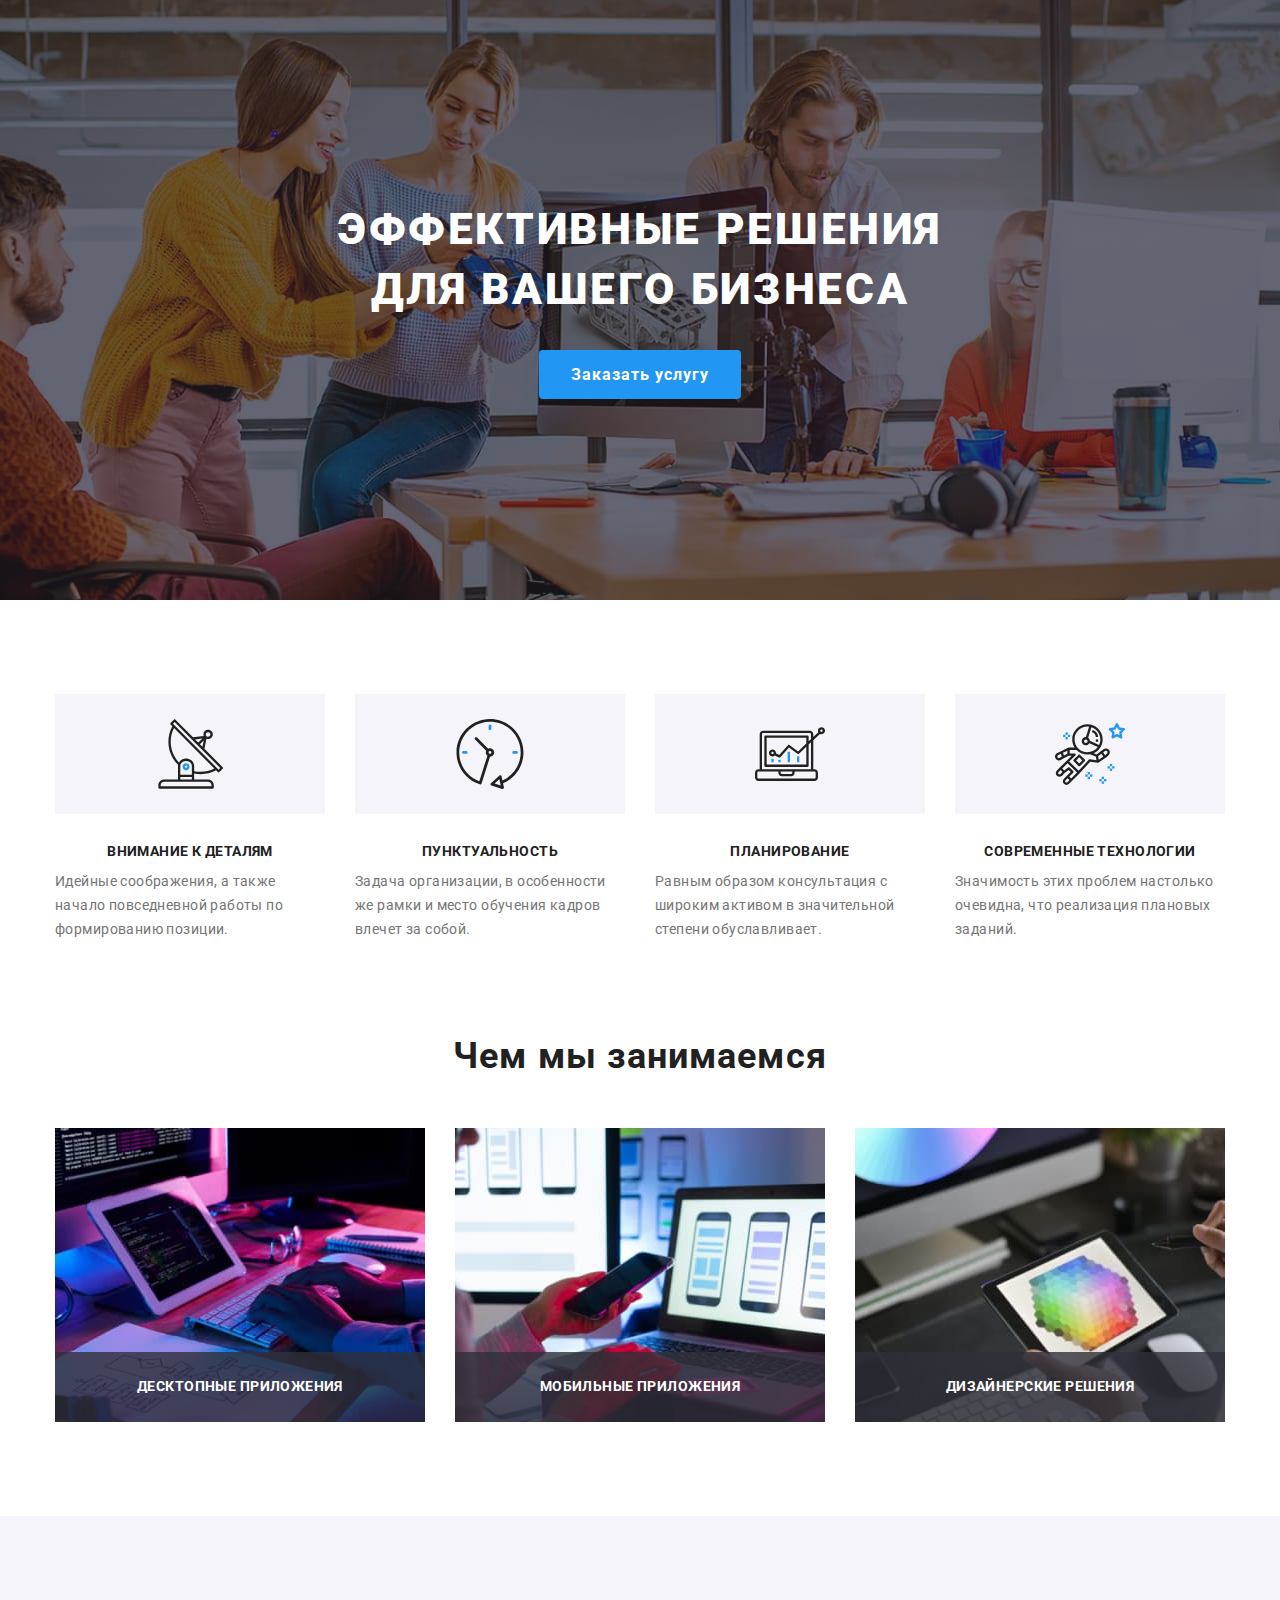
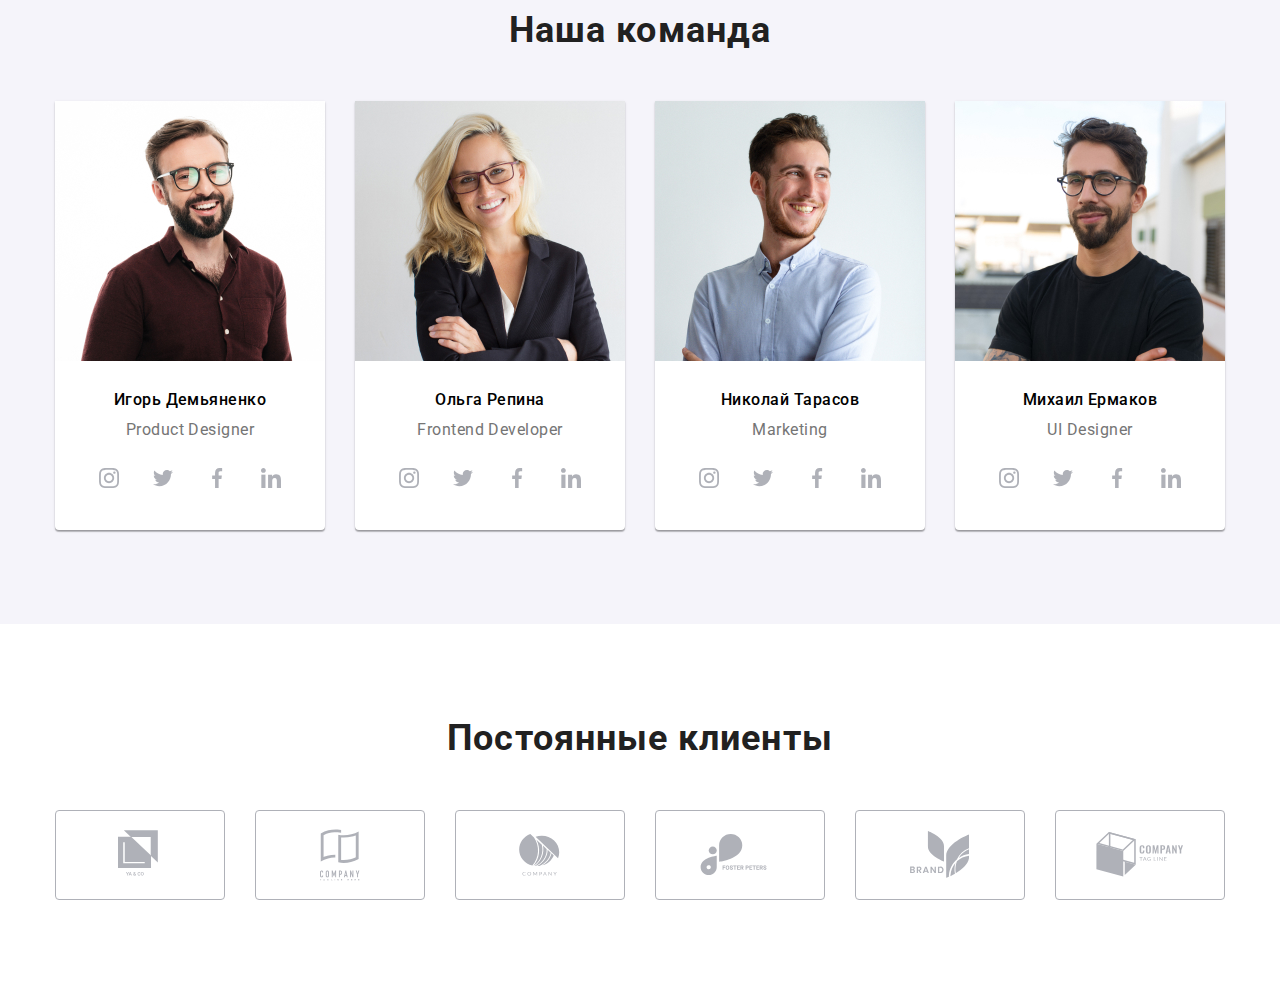
==== index.html @ f222b077 "add our team and our clients" ====
<!DOCTYPE html>
<html lang="ru">
<head>
    <meta charset="UTF-8">
    <meta name="viewport" content="width=device-width, initial-scale=1.0">
    <title>WebStudio</title>
    <link rel="stylesheet" href="https://cdnjs.cloudflare.com/ajax/libs/modern-normalize/1.0.0/modern-normalize.min.css">
    <link rel="stylesheet" href="./css/main.min.css">
    <link rel="preconnect" href="https://fonts.gstatic.com">
    <link href="https://fonts.googleapis.com/css2?family=Raleway:wght@700&family=Roboto:wght@400;500;700;900&display=swap"
        rel="stylesheet">
</head>
<body>
    <!-- <header class="page-header">
        <div class="header container">
            <nav class="navigation">
                <a href="index.html" class="logo" aria-label="логотип сайта"><span class="logo-part">Web</span>Studio</a>
                <ul class="navigation-list">
                    <li class="navigation-item">
                        <a class="navigation-link current" href="index.html">Студия</a>
                    </li>
                    <li class="navigation-item">
                        <a class="navigation-link" href="portfolio.html">Портфолио</a>
                    </li>
                    <li class="navigation-item">
                        <a class="navigation-link" href="#contacts">Контакты</a>
                    </li>
                </ul>
            </nav>
            <address class="header-address">
                <ul class="header-address-list">
                    <li class="header-address-item">
                        <a class="header-mail" href="mailto:info@devstudio.com">
                          <svg class="envelope-svg" width="16" height="12">
                              <use href="./images/sprite.svg#envelope"></use>
                          </svg>
                            info@devstudio.com</a>
                    </li>
                    <li class="header-address-item">
                        <a class="header-tel" href="tel:+380961111111">
                            <svg class="smartphone-svg" width="10" height="16">
                                <use href="./images/sprite.svg#smartphone"></use>
                            </svg>
                            +38 096 111 11 11</a>
                    </li>
                </ul>
            </address>
        </div>
    </header> -->
    <main>
        <!--Hero-->
        <section class="hero">  
            <h1 class="hero-title">Эффективные решения<br> для вашего бизнеса</h1>
            <button class="hero-button" data-modal-open>Заказать услугу</button>
        </section>
            <h2 class="visually-hidden">Это мой заголовок h2</h2>
            <!--Advanteges-->
        <section class="advantages">
            <div class="container">
                <ul class="advantages-list">
                    <li class="advantages-item">
                        <div class="advantages-group">
                            <svg class="group-svg" width="65" height="70">
                                <use href="./images/sprite.svg#group"></use>
                            </svg>
                        </div>
                        <h3 class="advantages-title">Внимание к деталям</h3>
                        <p class="advantages-title-description">Идейные соображения, а также начало повседневной работы по формированию
                            позиции.</p>
                    </li>
                    <li class="advantages-item">
                        <div class="advantages-group">
                            <svg class="group-svg" width="70" height="70">
                                <use href="./images/sprite.svg#clock"></use>
                            </svg>
                        </div>
                        <h3 class="advantages-title">Пунктуальность</h3>
                        <p class="advantages-title-description">Задача организации, в особенности же рамки и место обучения кадров
                            влечет за собой.</p>
                    </li>
                    <li class="advantages-item">
                        <div class="advantages-group">
                            <svg class="group-svg" width="70" height="70">
                                <use href="./images/sprite.svg#diagram"></use>
                            </svg>
                        </div>
                        <h3 class="advantages-title">Планирование</h3>
                        <p class="advantages-title-description">Равным образом консультация с широким активом в значительной степени
                            обуславливает.</p>
                    </li>
                    <li class="advantages-item">
                        <div class="advantages-group">
                            <svg class="group-svg" width="70" height="70">
                                <use href="./images/sprite.svg#astronaut"></use>
                            </svg>
                        </div>
                        <h3 class="advantages-title">Современные технологии</h3>
                        <p class="advantages-title-description">Значимость этих проблем настолько очевидна, что реализация плановых
                            заданий.</p>
                    </li>
                </ul>
            </div>
        </section> 
            <!--Our works examples-->
        <section class="our-works">
           <div class="container">
                <h2 class="title">Чем мы занимаемся</h2>
                <ul class="examples-list">
                    <li class="examples-item">
                        <picture>
                            <source
                            srcset="./images/example.jpg 1x, ./images/example@2x.jpg 2x" media="(min-width: 1200px)">
                            <img class="example-img" src="./images/example.jpg" alt="Пример работы" width="370" height="294">
                        </picture>
                        <p class="examples-overlay">Десктопные приложения</p>
                    </li>
                    <li class="examples-item">
                        <picture>
                            <source 
                            srcset="./images/example2.jpg 1x, ./images/example2@2x.jpg 2x" media="(min-width: 1200px)">
                            <img class="example-img" src="./images/example2.jpg" alt="Пример работы" width="370" height="294">
                        </picture>
                        <p class="examples-overlay">Мобильные приложения</p>
                    </li>
                    <li class="examples-item">
                        <picture>
                            <source
                             srcset="./images/example3.jpg 1x, ./images/example3@2x.jpg 2x" media="(min-width: 1200px)">
                            <img class="example-img" src="./images/example3.jpg" alt="Пример работы" width="370" height="294">
                        </picture>
                        <p class="examples-overlay">Дизайнерские решения</p>
                    </li>
                </ul>
           </div>
        </section>
            <!--Our team-->
        <section class="our-team">
            <div class="container">
                <h2 class="title">Наша команда</h2>
                <ul class="our-team-list">
                    <li class="our-team-item">
                        <picture class="our-team-pictures">
                            <source srcset="./images/team-desktop.jpg 1x, ./images/team-desktop@2x.jpg 2x" media="(min-width: 1200px)">
                            <source 
                            srcset="./images/team-tablet.jpg 1x, ./images/team-tablet@2x.jpg 2x" media="(min-width: 768px)">
                            <source
                             srcset="./images/team-mobile.jpg 1x, ./images/team-mobile@2x.jpg 2x" media="(min-width: 320px)">
                            <img class="our-team-img" src="./images/team-mobile.jpg" alt="фото сотрудника" >
                        </picture>
                        <div class="our-team-element">
                            <h3 class="team-title">Игорь Демьяненко</h3>
                            <p class="team-description">Product Designer</p>
                            <ul class="social-list">
                                <li class="social-list-item">
                                    <a class="social-list-link" href="">
                                        <svg class="social-logo"  width="20" height="20">
                                            <use href="./images/sprite.svg#instagram"></use>
                                        </svg>
                                    </a>
                                </li>
                                <li class="social-list-item">
                                    <a class="social-list-link" href="">
                                        <svg class="social-logo" width="20" height="20">
                                            <use href="./images/sprite.svg#twitter"></use>
                                        </svg>
                                    </a>
                                </li>
                                <li class="social-list-item">
                                    <a class="social-list-link" href="">
                                        <svg class="social-logo" width="20" height="20">
                                            <use href="./images/sprite.svg#facebook"></use>
                                        </svg>
                                    </a>
                                </li>
                                <li class="social-list-item">
                                    <a class="social-list-link" href="">
                                        <svg class="social-logo" width="20" height="20">
                                            <use href="./images/sprite.svg#linkedin"></use>
                                        </svg>
                                    </a>
                                </li>
                            </ul>
                        </div>
                    </li>
                    <li class="our-team-item">
                        <picture>
                            <source srcset="./images/team-desktop(2).jpg 1x, ./images/team-desktop(2)@2x.jpg 2x" media="(min-width: 1200px)">
                            <source srcset="./images/team-tablet(2).jpg 1x, ./images/team-tablet(2)@2x.jpg 2x" media="(min-width: 768px)">
                            <source srcset="./images/team-mobile(2).jpg 1x, ./images/team-mobile(2)@2x.jpg 2x" media="(min-width: 320px)">
                            <img class="our-team-img" src="./images/team-mobile(2).jpg" alt="фото сотрудника">
                        </picture>
                        <div class="our-team-element">
                            <h3 class="team-title">Ольга Репина</h3>
                            <p class="team-description">Frontend Developer</p>
                            <ul class="social-list">
                                <li class="social-list-item">
                                    <a class="social-list-link" href="">
                                        <svg class="social-logo" width="20" height="20">
                                            <use href="./images/sprite.svg#instagram"></use>
                                        </svg>
                                    </a>
                                </li>
                                <li class="social-list-item">
                                    <a class="social-list-link" href="">
                                        <svg class="social-logo" width="20" height="20">
                                            <use href="./images/sprite.svg#twitter"></use>
                                        </svg>
                                    </a>
                                </li>
                                <li class="social-list-item">
                                    <a class="social-list-link" href="">
                                        <svg class="social-logo" width="20" height="20">
                                            <use href="./images/sprite.svg#facebook"></use>
                                        </svg>
                                    </a>
                                </li>
                                <li class="social-list-item">
                                    <a class="social-list-link" href="">
                                        <svg class="social-logo" width="20" height="20">
                                            <use href="./images/sprite.svg#linkedin"></use>
                                        </svg>
                                    </a>
                                </li>
                            </ul>
                        </div>
                    </li>
                    <li class="our-team-item">
                        <picture>
                            <source srcset="./images/team-desktop(3).jpg 1x, ./images/team-desktop(3)@2x.jpg 2x" media="(min-width: 1200px)">
                            <source srcset="./images/team-tablet(3).jpg 1x, ./images/team-tablet(3)@2x.jpg 2x" media="(min-width: 768px)">
                            <source srcset="./images/team-mobile(3).jpg 1x, ./images/team-mobile(3)@2x.jpg 2x" media="(min-width: 320px)">
                            <img class="our-team-img" src="./images/team-mobile(3).jpg" alt="фото сотрудника">
                        </picture>
                        <div class="our-team-element">
                            <h3 class="team-title">Николай Тарасов</h3>
                            <p class="team-description">Marketing</p>
                            <ul class="social-list">
                                <li class="social-list-item">
                                    <a class="social-list-link" href="">
                                        <svg class="social-logo" width="20" height="20">
                                            <use href="./images/sprite.svg#instagram"></use>
                                        </svg>
                                    </a>
                                </li>
                                <li class="social-list-item">
                                    <a class="social-list-link" href="">
                                        <svg class="social-logo" width="20" height="20">
                                            <use href="./images/sprite.svg#twitter"></use>
                                        </svg>
                                    </a>
                                </li>
                                <li class="social-list-item">
                                    <a class="social-list-link" href="">
                                        <svg class="social-logo" width="20" height="20">
                                            <use href="./images/sprite.svg#facebook"></use>
                                        </svg>
                                    </a>
                                </li>
                                <li class="social-list-item">
                                    <a class="social-list-link" href="">
                                        <svg class="social-logo" width="20" height="20">
                                            <use href="./images/sprite.svg#linkedin"></use>
                                        </svg>
                                    </a>
                                </li>
                            </ul>
                        </div>
                    </li>
                    <li class="our-team-item">
                        <picture>
                            <source srcset="./images/team-desktop(4).jpg 1x, ./images/team-desktop(4)@2x.jpg 2x" media="(min-width: 1200px)">
                            <source srcset="./images/team-tablet(4).jpg 1x, ./images/team-tablet(4)@2x.jpg 2x" media="(min-width: 768px)">
                            <source srcset="./images/team-mobile(4).jpg 1x, ./images/team-mobile(4)@2x.jpg 2x" media="(min-width: 320px)">
                            <img class="our-team-img" src="./images/team-mobile(4).jpg" alt="фото сотрудника">
                        </picture>
                        <div class="our-team-element">
                            <h3 class="team-title">Михаил Ермаков</h3>
                            <p class="team-description">UI Designer</p>
                            <ul class="social-list">
                                <li class="social-list-item">
                                    <a class="social-list-link" href="">
                                        <svg class="social-logo" width="20" height="20">
                                            <use href="./images/sprite.svg#instagram"></use>
                                        </svg>
                                    </a>
                                </li>
                                <li class="social-list-item">
                                    <a class="social-list-link" href="">
                                        <svg class="social-logo" width="20" height="20">
                                            <use href="./images/sprite.svg#twitter"></use>
                                        </svg>
                                    </a>
                                </li>
                                <li class="social-list-item">
                                    <a class="social-list-link" href="">
                                        <svg class="social-logo" width="20" height="20">
                                            <use href="./images/sprite.svg#facebook"></use>
                                        </svg>
                                    </a>
                                </li>
                                <li class="social-list-item">
                                    <a class="social-list-link" href="">
                                        <svg class="social-logo" width="20" height="20">
                                            <use href="./images/sprite.svg#linkedin"></use>
                                        </svg>
                                    </a>
                                </li>
                            </ul>
                        </div>
                    </li>
                </ul>
            </div>
        </section>

        <!--Our clients-->
        <section class="our-clients">
            <div class="container">
                <h2 class="title">Постоянные клиенты</h2>
                <ul class="clients-list">
                    <li class="clients-list-item">
                        <a class="clients-list-link" href="">
                            <svg class="clients-logo" width="44" height="49">
                                <use href="./images/sprite.svg#logo1"></use>
                            </svg>
                        </a>
                    </li>
                    <li class="clients-list-item">
                        <a class="clients-list-link" href="">
                            <svg class="clients-logo" width="40" height="52">
                                <use href="./images/sprite.svg#logo2"></use>
                            </svg>
                        </a>
                    </li>
                    <li class="clients-list-item">
                        <a class="clients-list-link" href="">
                            <svg class="clients-logo" width="41" height="42">
                                <use href="./images/sprite.svg#logo3"></use>
                            </svg>
                        </a>
                    </li>
                    <li class="clients-list-item">
                        <a class="clients-list-link" href="">
                            <svg class="clients-logo" width="80" height="42">
                                <use href="./images/sprite.svg#logo4"></use>
                            </svg>
                        </a>
                    </li>
                    <li class="clients-list-item">
                        <a class="clients-list-link" href="">
                            <svg class="clients-logo" width="59" height="47">
                                <use href="./images/sprite.svg#logo5"></use>
                            </svg>
                        </a>
                    </li>
                    <li class="clients-list-item">
                        <a class="clients-list-link" href="">
                            <svg class="clients-logo" width="88" height="45">
                                <use href="./images/sprite.svg#logo6"></use>
                            </svg>
                        </a>
                    </li>
                </ul>
            </div>
        </section>
    </main>
       
     <!-- <footer>
        <div class="container footer-wrapper">
            <div class="footer-address">
                <a href="index.html" class="logo footer-logo" aria-label="логотип сайта"><span class="logo-part">Web</span>Studio</a>
                <address id="contacts">
                    <ul class="footer-address-list">
                        <li class="footer-address-item">г. Киев, пр-т Леси Украинки, 26</li>
                        <li class="footer-address-item">
                            <a class="footer-address-link" href="mailto:info@example.com">info@example.com</a>
                        </li>
                        <li class="footer-address-item">
                            <a class="footer-address-link" href="tel:+380991111111">+38 099 111 11 11</a>
                        </li>
                    </ul>
                </address>
            </div>
            <div class="footer-social">
                <h3 class="footer-social-title">присоединяйтесь</h3>
                <ul class="footer-social-list">
                    <li class="footer-social-item">
                        <a class="footer-social-link" href="">
                            <svg class="footer-social-logo" width="20" height="20">
                                <use href="./images/sprite.svg#instagram"></use>
                            </svg>
                        </a>
                    </li>
                    <li class="footer-social-item">
                        <a class="footer-social-link" href="">
                            <svg class="footer-social-logo" width="20" height="20">
                                <use href="./images/sprite.svg#twitter"></use>
                            </svg>
                        </a>
                    </li>
                    <li class="footer-social-item">
                        <a class="footer-social-link" href="">
                            <svg class="footer-social-logo" width="20" height="20">
                                <use href="./images/sprite.svg#facebook"></use>
                            </svg>
                        </a>
                    </li>
                    <li class="footer-social-item">
                        <a class="footer-social-link" href="">
                            <svg class="footer-social-logo" width="20" height="20">
                                <use href="./images/sprite.svg#linkedin"></use>
                            </svg>
                        </a>
                    </li>
                </ul>
            </div>

            <form class="footer-form" action="#">
                <h3 class="footer-form-title">Подпишитесь на рассылку</h3>
                <div class="footer-form-wrapper">
                    <label>
                        <input class="footer-form-input" type="email" placeholder="E-mail">
                    </label>
                    <button class="footer-form-btn" type="submit">Подписаться
                        <svg class="footer-form-svg" width="24" height="24">
                            <use href="./images/sprite.svg#icon-send""></use>
                        </svg>
                    </button>
                </div>
            </form>
        </div>
    </footer> -->
    <!-- <div class="backdrop is-hidden" data-modal>
        <div class="modal">
            <b class="modal-title">Оставьте свои данные, мы вам перезвоним</b>
            <form class="modal-form">
                <label class="modal-form-field">
                    <p class="modal-form-font">Имя</p>
                    <span class="modal-form-input-wrapper">
                        <input class="modal-form-input" type="text" name="user_name">
                        <svg class="modal-form-icon">
                            <use href="./images/sprite.svg#person-black"></use>
                        </svg>
                    </span>
                </label>
                <label class="modal-form-field">
                    <p class="modal-form-font">Телефон</p>
                    <span class="modal-form-input-wrapper">
                        <input class="modal-form-input" type="tel" name="user_tel">
                        <svg class="modal-form-icon">
                            <use href="./images/sprite.svg#phone-black"></use>
                        </svg>
                    </span>
                </label>
                <label class="modal-form-field">
                    <p class="modal-form-font">Почта</p>
                    <span class="modal-form-input-wrapper">
                        <input class="modal-form-input" type="email" name="user_mail">
                        <svg class="modal-form-icon">
                            <use href="./images/sprite.svg#email-black"></use>
                        </svg>
                    </span>
                </label>
                <label class="modal-form-massage-field">
                    <p class="modal-form-font">Комментарий</p>
                    <textarea class="modal-form-message" name="user_text" placeholder="Введите текст"></textarea>
                </label>
                    <input class="modal-form-policy visually-hidden" id="user-policy" type="checkbox" name="user_policy"
                        value="accept-policy">
                    <label class="modal-form-policy-text" for="user-policy">
                        <span class="modal-policy-text">Соглашаюсь с рассылкой ипринимаю</span>
                        <a class="modal-policy-link" href="#">Условия договора</a>
                    </label>
                <button class="modal-form-btn" type="submit">Отправить</button>
            </form>
            <button class="modal-button" data-modal-close>
                <svg class="modal-cross" width="18" height="18">
                    <use href="./images/sprite.svg#cross"></use>
                </svg>
            </button>
        </div>
    </div> -->
    <!-- <script src="./js/modal.js"></script> -->
    
</body>
</html>
---- css/main.min.css ----
.visually-hidden{position:absolute;width:1px;height:1px;margin:-1px;border:0;padding:0;white-space:nowrap;clip-path:inset(100%);clip:rect(0 0 0 0);overflow:hidden}body{font-family:"Roboto",sans-serif}h1,h2,h3,h4,h5,h6{margin:0}ul,ol{margin:0;padding:0;list-style:none}a{margin:0;padding:0;text-decoration:none}img{display:block}p{margin:0}.current::after{content:'';position:absolute;display:block;width:100%;height:4px;border-radius:4px;background-color:#2196f3;transform:translateY(27.5px)}.container{width:100%;padding:0 15px}@media screen and (min-width: 480px){.container{max-width:480px;margin:0 auto}}@media screen and (min-width: 768px){.container{max-width:768px}}@media screen and (min-width: 1200px){.container{max-width:1200px}}.title{font-weight:700;font-size:28px;line-height:1.17;text-align:center;letter-spacing:0.03em;color:#212121;margin-bottom:30px}@media screen and (min-width: 1200px){.title{margin-bottom:50px;font-size:36px;line-height:1.16}}.logo{font-family:'Raleway', sans-serif;font-weight:700;font-size:26px;line-height:1.2;letter-spacing:0.03em;color:#000000;transition:color 250ms cubic-bezier(0.4, 0, 0.2, 1)}.logo .logo-part{color:#2196f3}.logo:hover,.logo:focus{color:#2196f3}.social-list{display:flex;justify-content:space-between;width:206px;margin-top:16px;margin-left:auto;margin-right:auto}.social-list-link{display:flex;justify-content:center;align-items:center;width:44px;height:44px;border-radius:50%;color:#afb1b8;transition:color 250ms cubic-bezier(0.4, 0, 0.2, 1),background-color 250ms cubic-bezier(0.4, 0, 0.2, 1)}.social-list-link:hover,.social-list-link:focus{color:#ffffff;background-color:#2196f3}.social-logo{fill:currentColor}.navigation{display:flex}.navigation-list{display:flex;align-items:center}.navigation-list .current{color:#2196f3}.navigation-item:not(:last-child){margin-right:50px}.navigation-link{position:relative;font-weight:500;font-size:14px;line-height:1.14;letter-spacing:0.02em;color:var(--main-font-color);padding-top:30px;padding-bottom:30px;transition:color 250ms cubic-bezier(0.4, 0, 0.2, 1)}.navigation-link:hover,.navigation-link:focus{color:#2196f3}.envelope-svg{margin-right:10px;fill:currentColor}.smartphone-svg{margin-right:10px;fill:currentColor}.header-mail,.header-tel{display:flex;align-items:center;font-style:normal;font-weight:500;font-size:14px;line-height:1.14;letter-spacing:0.02em;color:#757575;transition:color 250ms cubic-bezier(0.4, 0, 0.2, 1)}.header-mail:hover,.header-mail:focus,.header-tel:hover,.header-tel:focus{color:#2196f3}.footer-social-title{margin-bottom:20px;font-family:Roboto;font-weight:700;font-size:14px;line-height:1.14;letter-spacing:0.03em;text-transform:uppercase;color:#fff}.footer-social-link{display:flex;justify-content:center;align-items:center;width:44px;height:44px;border-radius:50%;color:#fff;border-radius:50%;background-color:rgba(255,255,255,0.1);transition:color 250ms cubic-bezier(0.4, 0, 0.2, 1),background-color 250ms cubic-bezier(0.4, 0, 0.2, 1)}.footer-social-link:hover,.footer-social-link:focus{background-color:#2196f3}.footer-social-logo{fill:currentColor}.footer-social-list{display:flex;width:206px;justify-content:space-between}.footer-social{width:206px;margin-top:12px;margin-left:85px}address{margin-top:20px}.footer-address-item{font-style:normal;font-weight:400;font-size:14px;line-height:1.71;letter-spacing:0.03em;color:#fff}.footer-address-item:not(:last-child){margin-bottom:6px}.footer-address-link{font-style:normal;color:rgba(255,255,255,0.6)}.footer-logo{color:#fff}.footer-form{margin-top:12px;margin-left:93px}.footer-form-title{font-family:"Roboto",sans-serif;font-weight:700;font-size:14px;line-height:1.14;letter-spacing:0.03em;text-transform:uppercase;color:#fff}.footer-form-input{width:358px;height:50px;border:1px solid rgba(255,255,255,0.3);border-radius:4px;background-color:#2f303a;margin-top:20px;padding-left:16px}.footer-form-input::placeholder{font-family:"Roboto",sans-serif;font-style:400;font-weight:normal;font-size:16px;line-height:1.42;letter-spacing:0.03em;color:rgba(255,255,255,0.6)}.footer-form-input:not(:placeholder-shown){font-family:"Roboto",sans-serif;font-style:400;font-weight:normal;font-size:16px;line-height:1.42;letter-spacing:0.03em;color:rgba(255,255,255,0.6)}.footer-form-btn{position:relative;font-family:"Roboto",sans-serif;font-weight:700;font-size:16px;line-height:1.87;text-align:center;letter-spacing:0.06em;color:#fff;background-color:#2196f3;box-shadow:0px 4px 4px rgba(0,0,0,0.15);border:none;border-radius:4px;padding:10px 62px 10px 29px;margin-left:12px;margin-top:20px;cursor:pointer}.footer-form-wrapper{display:flex}.footer-form-svg{position:absolute;margin-left:10px;top:50%;transform:translateY(-50%)}.header{display:flex;align-items:center}.page-header{padding-top:24px;padding-bottom:25px}.page-header .logo{margin-right:93px}.header-address-list{display:flex}.header-address-item:not(:last-child){margin-right:50px}.header-address{margin-left:auto;margin-top:0}.header-border{border-bottom:1px solid #ececec}.hero{background-image:linear-gradient(rgba(47,48,58,0.4), rgba(47,48,58,0.4)),url("../images/hero-mobile.jpg");background-repeat:no-repeat;max-width:480px;height:400px;padding:118px 15px;margin:0 auto;text-align:center;background-color:#c4c4c4;background-size:480px 400px;background-position:center}.hero-title{font-weight:900;font-size:26px;line-height:1.61;margin-bottom:30px;letter-spacing:0.06em;text-transform:uppercase;color:#fff}.hero-button{padding:9px 31px;border-radius:4px;border:1px solid transparent;cursor:pointer;font-family:"Roboto",sans-serif;font-weight:700;font-size:16px;line-height:1.85;letter-spacing:0.06em;text-decoration:none;background:#2196f3;color:#fff}@media screen and (min-device-pixel-ratio: 2) and (min-width: 320px), screen and (min-resolution: 192dpi) and (min-width: 320px), screen and (min-resolution: 2dppx) and (min-width: 320px){.hero{background-image:linear-gradient(rgba(47,48,58,0.4), rgba(47,48,58,0.4)),url("../images/hero-mobile@2x.jpg")}}@media screen and (min-width: 481px){.hero{background-image:linear-gradient(rgba(47,48,58,0.4), rgba(47,48,58,0.4)),url("../images/hero-tablet.jpg");background-size:768px 400px;max-width:768px}}@media screen and (min-device-pixel-ratio: 2) and (min-width: 481px), screen and (min-resolution: 192dpi) and (min-width: 481px), screen and (min-resolution: 2dppx) and (min-width: 481px){.hero{background-image:linear-gradient(rgba(47,48,58,0.4), rgba(47,48,58,0.4)),url("../images/hero-tablet@2x.jpg")}}@media screen and (min-width: 769px){.hero{background-image:linear-gradient(rgba(47,48,58,0.4), rgba(47,48,58,0.4)),url("../images/hero.jpg");background-size:1600px 600px;max-width:1600px;height:600px;padding-top:200px;padding-bottom:200px}.hero-title{font-size:44px;line-height:1.36}}@media screen and (min-device-pixel-ratio: 2) and (min-width: 769px), screen and (min-resolution: 192dpi) and (min-width: 769px), screen and (min-resolution: 2dppx) and (min-width: 769px){.hero{background-image:linear-gradient(rgba(47,48,58,0.4), rgba(47,48,58,0.4)),url("../images/hero@2x.jpg")}}.advantages-group{display:flex;justify-content:center;align-items:center;height:120px;background-color:#f5f4fa;margin-bottom:30px}.advantages{padding-top:60px;padding-bottom:30px}.advantages-title{font-weight:700;font-size:14px;line-height:1.14;letter-spacing:0.03em;color:#212121;text-transform:uppercase;text-align:center;margin-bottom:10px}.advantages-title-description{font-weight:400;font-size:14px;line-height:1.71;letter-spacing:0.03em;color:#757575;margin-bottom:30px}@media screen and (min-width: 768px){.advantages-list{margin-left:-15px;margin-right:-15px;margin-bottom:-30px;display:flex;flex-wrap:wrap}.advantages-item{margin-left:15px;margin-right:15px;width:calc((100% - 4 * 15px) / 2)}.advantages-title-description{margin-bottom:30px}.advantages{padding-bottom:60px}}@media screen and (min-width: 1200px){.advantages-group{width:270px}.advantages{padding-top:94px;padding-bottom:94px}.advantages-list{flex-wrap:nowrap}}.examples-overlay{position:absolute;bottom:0;left:0;width:100%;padding-top:27px;padding-bottom:27px;margin:0;font-family:"Roboto",sans-serif;font-weight:700;font-size:14px;line-height:1.14;text-align:center;letter-spacing:0.03em;text-transform:uppercase;color:#fff;background:rgba(47,48,58,0.8)}.examples-item{position:relative}.examples-item:not(:last-child){margin-right:30px}.examples-list{display:flex}.our-works{padding-bottom:94px}@media screen and (max-width: 1200px){.our-works{display:none}}.our-team{background-color:#f5f4fa;padding-top:94px;padding-bottom:30px}.our-team-element{padding-top:30px;padding-bottom:24px}.our-team-item{background-color:#ffffff;box-shadow:0px 1px 3px rgba(0,0,0,0.12),0px 1px 1px rgba(0,0,0,0.14),0px 2px 1px rgba(0,0,0,0.2);border-radius:0px 0px 4px 4px;margin-bottom:30px}.team-title{margin-bottom:11px;font-weight:500;font-size:16px;line-height:1.18;text-align:center;letter-spacing:0.03em;color:var(--main-font-color)}.team-description{margin-top:0;margin-bottom:0;font-weight:400;font-size:16px;line-height:1.18;text-align:center;letter-spacing:0.03em;color:#757575}.our-team-img{width:100%}@media screen and (min-width: 768px){.our-team-item{margin:15px;width:calc((100% - 4 * 15px) / 2)}.our-team-list{display:flex;flex-wrap:wrap;margin:-15px}.our-team{padding-bottom:60px}}@media screen and (min-width: 1200px){.our-team-element{padding-bottom:30px}.our-team{padding-bottom:94px}.our-team-item{width:calc((100% - 8 * 15px) / 4)}}.our-clients{padding-top:94px;padding-bottom:60px}.clients-list{display:flex;flex-wrap:wrap;margin:-15px}.clients-list-item{margin:15px;width:calc((100% - 4 * 15px) / 2)}.clients-list-link{display:flex;justify-content:center;align-items:center;height:90px;border:1px solid #afb1b8;box-sizing:border-box;border-radius:4px;color:#afb1b8;transition:color 250ms cubic-bezier(0.4, 0, 0.2, 1),border 250ms cubic-bezier(0.4, 0, 0.2, 1)}.clients-list-link:hover,.clients-list-link:focus{border:1px solid #2196f3;color:#2196f3}.clients-logo{fill:currentColor}@media screen and (min-width: 768px){.clients-list-item{width:calc((100% - 6 * 15px) / 3)}}@media screen and (min-width: 1200px){.clients-list-item{width:calc((100% - 12 * 15px) / 6)}.our-clients{padding-bottom:94px}}.footer-wrapper{display:flex}footer{padding-top:60px;padding-bottom:60px;background-color:#2f303a}.filter{display:flex;justify-content:center;margin-bottom:50px}.filter-list:not(:last-child){margin-right:8px}.btn{padding:6px 22px;border-radius:4px;border:0;font-family:"Roboto",sans-serif;font-weight:500;font-size:16px;line-height:1.62;letter-spacing:0.03em;color:var(--main-font-color);background-color:#f5f4fa;transition:color 250ms cubic-bezier(0.4, 0, 0.2, 1),background-color 250ms cubic-bezier(0.4, 0, 0.2, 1),box-shadow 250ms cubic-bezier(0.4, 0, 0.2, 1)}.btn:hover,.btn:focus{color:#fff;background-color:#2196f3;box-shadow:0px 3px 1px rgba(0,0,0,0.1),0px 1px 2px rgba(0,0,0,0.08),0px 2px 2px rgba(0,0,0,0.12)}.overlay{position:absolute;top:1px;left:0;margin:0;width:100%;height:100%;padding:63px 24px;font-family:var(--main-font);font-weight:400;font-size:18px;line-height:1.55;letter-spacing:0.03em;color:#fff;background:rgba(33,150,243,0.9);transform:translateY(100%);transition:transform 250ms cubic-bezier(0.4, 0, 0.2, 1)}.portfolio-link:hover .overlay,.portfolio-link:focus .overlay{transform:translateY(0)}.portfolio-img-overlay{position:relative;overflow:hidden}.portfolio{padding-top:94px;padding-bottom:94px}.portfolio-list{display:flex;flex-wrap:wrap;margin-left:-30px;margin-top:-30px}.portfolio-item{margin-left:30px;margin-top:30px;flex-basis:calc(100% / 3 - 30px)}.portfolio-link{display:block;transition:box-shadow 250ms cubic-bezier(0.4, 0, 0.2, 1)}.portfolio-link:hover,.portfolio-link:focus{box-shadow:0px 1px 1px rgba(0,0,0,0.12),0px 4px 4px rgba(0,0,0,0.06),1px 4px 6px rgba(0,0,0,0.16)}.portfolio-title{font-weight:700;font-size:18px;line-height:2;letter-spacing:0.06em;color:#212121;padding-bottom:4px}.portfolio-description{font-weight:400;font-size:16px;line-height:1.87;letter-spacing:0.03em;color:#757575;margin-top:0;margin-bottom:0}.portfolio-item-description{padding:20px 24px;border-right:1px solid #eeeeee;border-bottom:1px solid #eeeeee;border-left:1px solid #eeeeee}.backdrop{position:fixed;top:0;left:0;width:100%;height:100%;background:rgba(0,0,0,0.2);opacity:1;transition:opacity 250ms cubic-bezier(0.4, 0, 0.2, 1)}.backdrop.is-hidden{opacity:0;visibility:hidden;pointer-events:none}.modal{position:absolute;top:50%;left:50%;min-width:528px;min-height:581px;background:#ffffff;box-shadow:0px 1px 3px rgba(0,0,0,0.12),0px 1px 1px rgba(0,0,0,0.14),0px 2px 1px rgba(0,0,0,0.2);border-radius:4px;padding:40px;transform:translate(-50%, -50%) scale(1);transition:250ms cubic-bezier(0.4, 0, 0.2, 1)}.backdrop.is-hidden .modal{scale:0.9}.modal-cross{transition:fill 250ms cubic-bezier(0.4, 0, 0.2, 1)}.modal-cross:hover{fill:#2196f3}.modal-button{position:absolute;top:8px;right:8px;width:30px;height:30px;display:flex;justify-content:center;align-items:center;background:#ffffff;border:1px solid rgba(0,0,0,0.1);border-radius:50%;cursor:pointer}.modal-title{font-family:"Roboto",sans-serif;font-weight:700;font-size:20px;line-height:1.15;letter-spacing:0.03em;text-align:center;color:#212121;display:block;margin-bottom:12px}.modal-form{display:flex;flex-direction:column}.modal-form-input-wrapper{position:relative;display:block;margin-top:4px}.modal-form-input{width:100%;height:40px;border:1px solid rgba(33,33,33,0.2);border-radius:4px;padding-left:42px;transition:border-color 250ms cubic-bezier(0.4, 0, 0.2, 1)}.modal-form-input:focus,.modal-form-input:hover{outline:none;border-color:#2196f3}.modal-form-icon{position:absolute;top:0;left:12px;top:50%;transform:translateY(-50%);width:18px;height:18px;transition:fill 250ms cubic-bezier(0.4, 0, 0.2, 1)}.modal-form-input:focus+.modal-form-icon,.modal-form-input:hover+.modal-form-icon{fill:#2196f3}.modal-form-field{margin-bottom:10px}.modal-form-message{width:100%;height:120px;border:1px solid rgba(33,33,33,0.2);border-radius:4px;padding:12px 16px;margin-top:4px;resize:none}.modal-form-message::placeholder{font-family:"Roboto",sans-serif;font-style:normal;font-weight:400;font-size:12px;line-height:1.6;letter-spacing:0.01em;color:rgba(117,117,117,0.5)}.modal-form-massage-field{margin-bottom:20px}.modal-form-policy-text{display:flex;align-items:center;margin:0 auto;margin-bottom:30px}.modal-form-policy-text::before{content:'';display:inline-block;width:16px;height:15px;border-radius:2px;margin-right:3px;background-image:url("../images/vector.svg")}.modal-form-policy:checked+.modal-form-policy-text::before{background-color:#2196f3;background-image:url("../images/icon check.svg")}.modal-form-font{margin:0;font-family:"Roboto",sans-serif;font-weight:400;font-size:12px;line-height:1.16;letter-spacing:0.01em;color:#757575}.modal-policy-text{font-family:"Roboto",sans-serif;font-weight:400;font-size:14px;line-height:1.71;letter-spacing:0.03em;color:#757575}.modal-policy-link{font-family:"Roboto",sans-serif;font-style:normal;font-weight:400;font-size:14px;line-height:1.71;letter-spacing:0.03em;text-decoration-line:underline;color:#2196f3;margin-left:4px;text-decoration-skip-ink:none}.modal-form-btn{max-width:200px;font-family:"Roboto",sans-serif;font-style:normal;font-weight:700;font-size:16px;line-height:1.87;text-align:center;letter-spacing:0.06em;color:#ffffff;background:#2196f3;box-shadow:0px 4px 4px rgba(0,0,0,0.15);border-radius:4px;border:1px solid transparent;cursor:pointer;padding:10px 55px;display:block;margin:0 auto}
/*# sourceMappingURL=main.min.css.map */
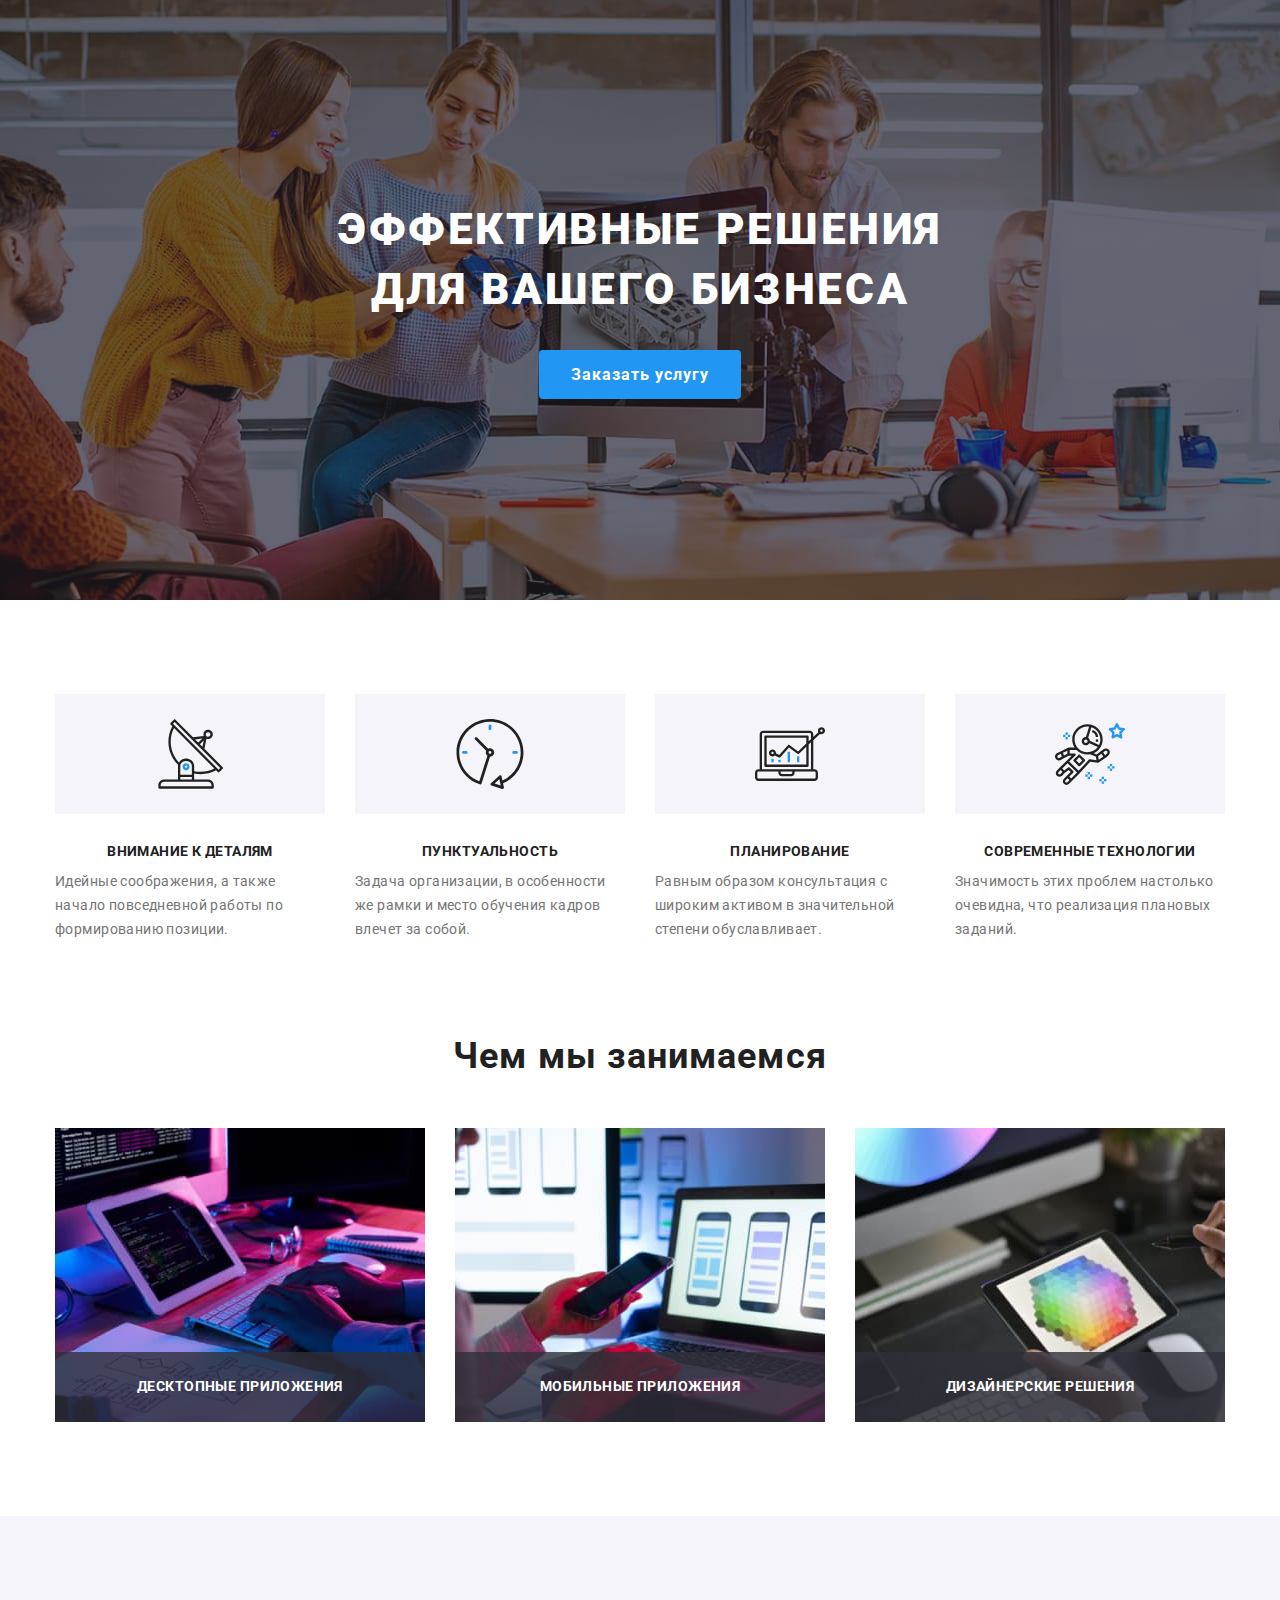
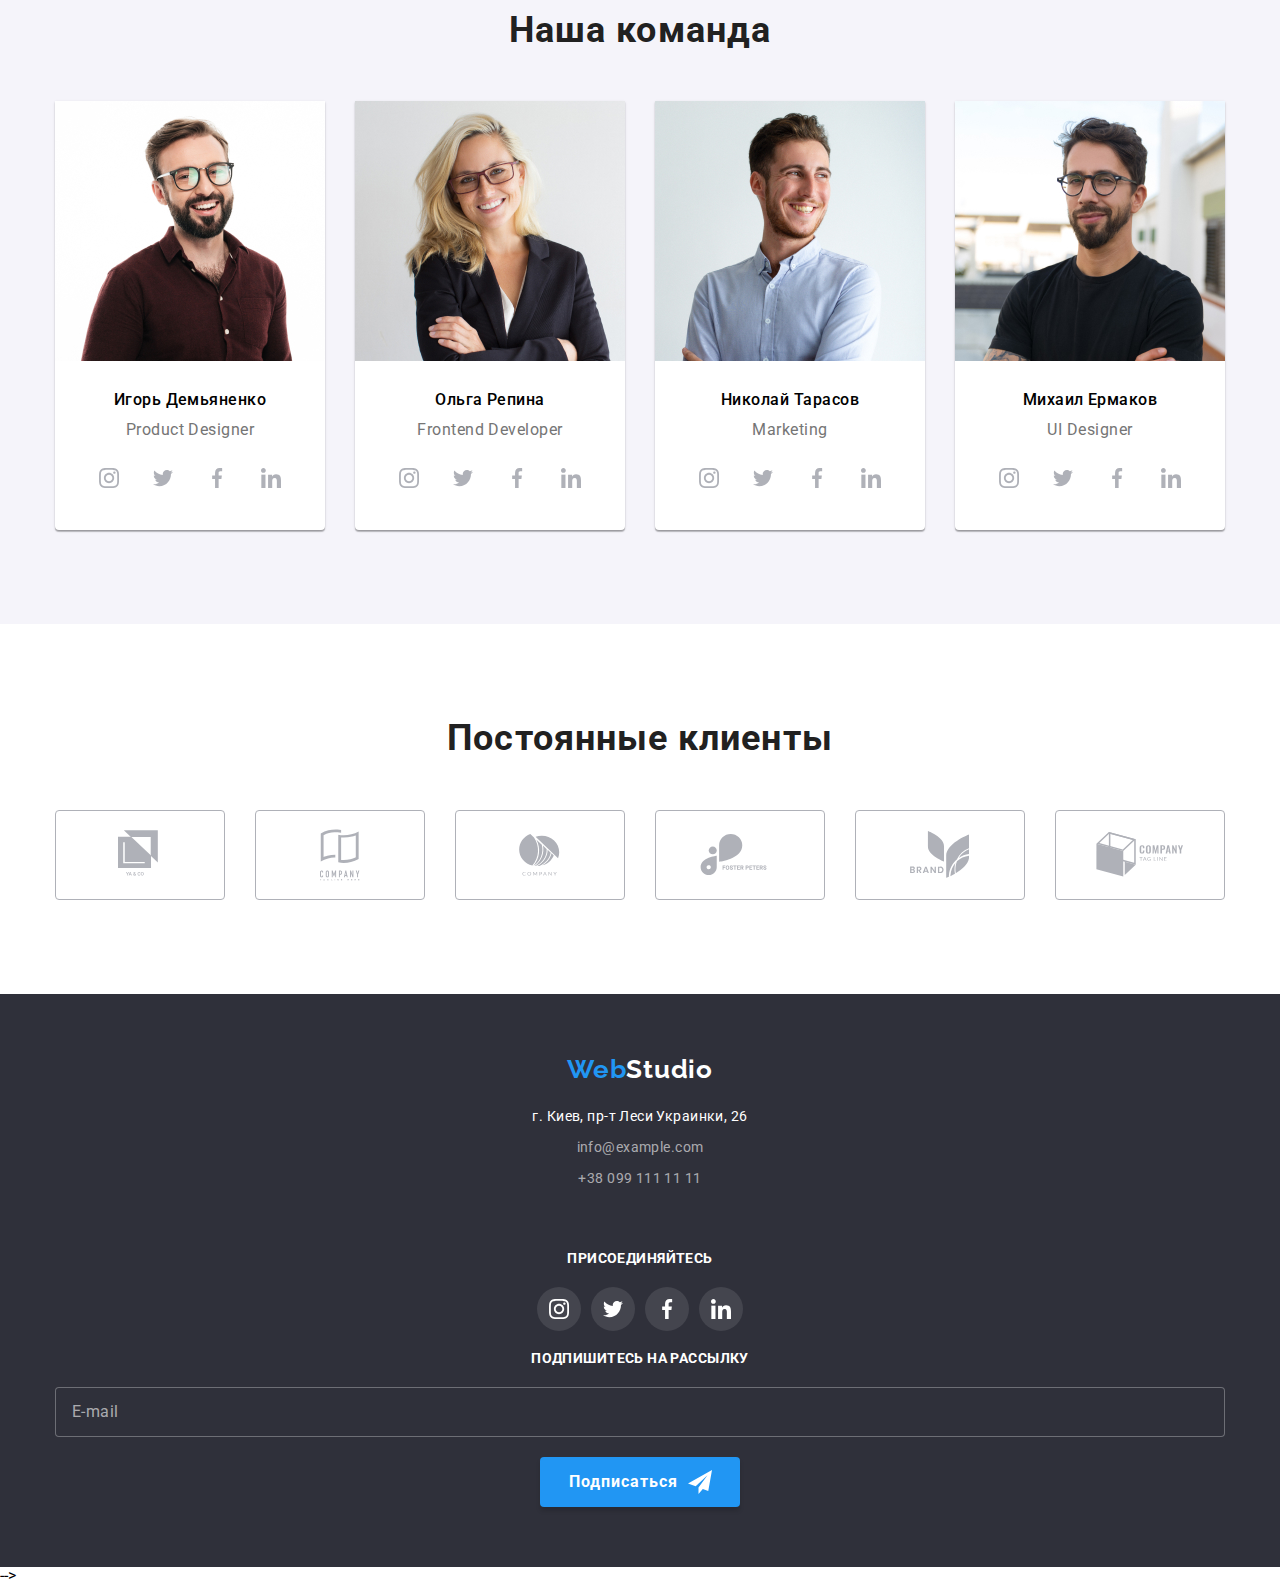
==== commit 4624be5a: "add mobile form" ====
--- a/index.html
+++ b/index.html
@@ -364,7 +364,7 @@
         </section>
     </main>
        
-     <!-- <footer>
+     <footer>
         <div class="container footer-wrapper">
             <div class="footer-address">
                 <a href="index.html" class="logo footer-logo" aria-label="логотип сайта"><span class="logo-part">Web</span>Studio</a>
@@ -428,8 +428,8 @@
                 </div>
             </form>
         </div>
-    </footer> -->
-    <!-- <div class="backdrop is-hidden" data-modal>
+    </footer>
+    <div class="backdrop is-hidden" data-modal>
         <div class="modal">
             <b class="modal-title">Оставьте свои данные, мы вам перезвоним</b>
             <form class="modal-form">
@@ -478,8 +478,8 @@
                 </svg>
             </button>
         </div>
-    </div> -->
-    <!-- <script src="./js/modal.js"></script> -->
+    </div>
+    <script src="./js/modal.js"></script>
     
 </body>
-</html>+</html> -->--- a/css/main.min.css
+++ b/css/main.min.css
@@ -1,2 +1,2 @@
-.visually-hidden{position:absolute;width:1px;height:1px;margin:-1px;border:0;padding:0;white-space:nowrap;clip-path:inset(100%);clip:rect(0 0 0 0);overflow:hidden}body{font-family:"Roboto",sans-serif}h1,h2,h3,h4,h5,h6{margin:0}ul,ol{margin:0;padding:0;list-style:none}a{margin:0;padding:0;text-decoration:none}img{display:block}p{margin:0}.current::after{content:'';position:absolute;display:block;width:100%;height:4px;border-radius:4px;background-color:#2196f3;transform:translateY(27.5px)}.container{width:100%;padding:0 15px}@media screen and (min-width: 480px){.container{max-width:480px;margin:0 auto}}@media screen and (min-width: 768px){.container{max-width:768px}}@media screen and (min-width: 1200px){.container{max-width:1200px}}.title{font-weight:700;font-size:28px;line-height:1.17;text-align:center;letter-spacing:0.03em;color:#212121;margin-bottom:30px}@media screen and (min-width: 1200px){.title{margin-bottom:50px;font-size:36px;line-height:1.16}}.logo{font-family:'Raleway', sans-serif;font-weight:700;font-size:26px;line-height:1.2;letter-spacing:0.03em;color:#000000;transition:color 250ms cubic-bezier(0.4, 0, 0.2, 1)}.logo .logo-part{color:#2196f3}.logo:hover,.logo:focus{color:#2196f3}.social-list{display:flex;justify-content:space-between;width:206px;margin-top:16px;margin-left:auto;margin-right:auto}.social-list-link{display:flex;justify-content:center;align-items:center;width:44px;height:44px;border-radius:50%;color:#afb1b8;transition:color 250ms cubic-bezier(0.4, 0, 0.2, 1),background-color 250ms cubic-bezier(0.4, 0, 0.2, 1)}.social-list-link:hover,.social-list-link:focus{color:#ffffff;background-color:#2196f3}.social-logo{fill:currentColor}.navigation{display:flex}.navigation-list{display:flex;align-items:center}.navigation-list .current{color:#2196f3}.navigation-item:not(:last-child){margin-right:50px}.navigation-link{position:relative;font-weight:500;font-size:14px;line-height:1.14;letter-spacing:0.02em;color:var(--main-font-color);padding-top:30px;padding-bottom:30px;transition:color 250ms cubic-bezier(0.4, 0, 0.2, 1)}.navigation-link:hover,.navigation-link:focus{color:#2196f3}.envelope-svg{margin-right:10px;fill:currentColor}.smartphone-svg{margin-right:10px;fill:currentColor}.header-mail,.header-tel{display:flex;align-items:center;font-style:normal;font-weight:500;font-size:14px;line-height:1.14;letter-spacing:0.02em;color:#757575;transition:color 250ms cubic-bezier(0.4, 0, 0.2, 1)}.header-mail:hover,.header-mail:focus,.header-tel:hover,.header-tel:focus{color:#2196f3}.footer-social-title{margin-bottom:20px;font-family:Roboto;font-weight:700;font-size:14px;line-height:1.14;letter-spacing:0.03em;text-transform:uppercase;color:#fff}.footer-social-link{display:flex;justify-content:center;align-items:center;width:44px;height:44px;border-radius:50%;color:#fff;border-radius:50%;background-color:rgba(255,255,255,0.1);transition:color 250ms cubic-bezier(0.4, 0, 0.2, 1),background-color 250ms cubic-bezier(0.4, 0, 0.2, 1)}.footer-social-link:hover,.footer-social-link:focus{background-color:#2196f3}.footer-social-logo{fill:currentColor}.footer-social-list{display:flex;width:206px;justify-content:space-between}.footer-social{width:206px;margin-top:12px;margin-left:85px}address{margin-top:20px}.footer-address-item{font-style:normal;font-weight:400;font-size:14px;line-height:1.71;letter-spacing:0.03em;color:#fff}.footer-address-item:not(:last-child){margin-bottom:6px}.footer-address-link{font-style:normal;color:rgba(255,255,255,0.6)}.footer-logo{color:#fff}.footer-form{margin-top:12px;margin-left:93px}.footer-form-title{font-family:"Roboto",sans-serif;font-weight:700;font-size:14px;line-height:1.14;letter-spacing:0.03em;text-transform:uppercase;color:#fff}.footer-form-input{width:358px;height:50px;border:1px solid rgba(255,255,255,0.3);border-radius:4px;background-color:#2f303a;margin-top:20px;padding-left:16px}.footer-form-input::placeholder{font-family:"Roboto",sans-serif;font-style:400;font-weight:normal;font-size:16px;line-height:1.42;letter-spacing:0.03em;color:rgba(255,255,255,0.6)}.footer-form-input:not(:placeholder-shown){font-family:"Roboto",sans-serif;font-style:400;font-weight:normal;font-size:16px;line-height:1.42;letter-spacing:0.03em;color:rgba(255,255,255,0.6)}.footer-form-btn{position:relative;font-family:"Roboto",sans-serif;font-weight:700;font-size:16px;line-height:1.87;text-align:center;letter-spacing:0.06em;color:#fff;background-color:#2196f3;box-shadow:0px 4px 4px rgba(0,0,0,0.15);border:none;border-radius:4px;padding:10px 62px 10px 29px;margin-left:12px;margin-top:20px;cursor:pointer}.footer-form-wrapper{display:flex}.footer-form-svg{position:absolute;margin-left:10px;top:50%;transform:translateY(-50%)}.header{display:flex;align-items:center}.page-header{padding-top:24px;padding-bottom:25px}.page-header .logo{margin-right:93px}.header-address-list{display:flex}.header-address-item:not(:last-child){margin-right:50px}.header-address{margin-left:auto;margin-top:0}.header-border{border-bottom:1px solid #ececec}.hero{background-image:linear-gradient(rgba(47,48,58,0.4), rgba(47,48,58,0.4)),url("../images/hero-mobile.jpg");background-repeat:no-repeat;max-width:480px;height:400px;padding:118px 15px;margin:0 auto;text-align:center;background-color:#c4c4c4;background-size:480px 400px;background-position:center}.hero-title{font-weight:900;font-size:26px;line-height:1.61;margin-bottom:30px;letter-spacing:0.06em;text-transform:uppercase;color:#fff}.hero-button{padding:9px 31px;border-radius:4px;border:1px solid transparent;cursor:pointer;font-family:"Roboto",sans-serif;font-weight:700;font-size:16px;line-height:1.85;letter-spacing:0.06em;text-decoration:none;background:#2196f3;color:#fff}@media screen and (min-device-pixel-ratio: 2) and (min-width: 320px), screen and (min-resolution: 192dpi) and (min-width: 320px), screen and (min-resolution: 2dppx) and (min-width: 320px){.hero{background-image:linear-gradient(rgba(47,48,58,0.4), rgba(47,48,58,0.4)),url("../images/hero-mobile@2x.jpg")}}@media screen and (min-width: 481px){.hero{background-image:linear-gradient(rgba(47,48,58,0.4), rgba(47,48,58,0.4)),url("../images/hero-tablet.jpg");background-size:768px 400px;max-width:768px}}@media screen and (min-device-pixel-ratio: 2) and (min-width: 481px), screen and (min-resolution: 192dpi) and (min-width: 481px), screen and (min-resolution: 2dppx) and (min-width: 481px){.hero{background-image:linear-gradient(rgba(47,48,58,0.4), rgba(47,48,58,0.4)),url("../images/hero-tablet@2x.jpg")}}@media screen and (min-width: 769px){.hero{background-image:linear-gradient(rgba(47,48,58,0.4), rgba(47,48,58,0.4)),url("../images/hero.jpg");background-size:1600px 600px;max-width:1600px;height:600px;padding-top:200px;padding-bottom:200px}.hero-title{font-size:44px;line-height:1.36}}@media screen and (min-device-pixel-ratio: 2) and (min-width: 769px), screen and (min-resolution: 192dpi) and (min-width: 769px), screen and (min-resolution: 2dppx) and (min-width: 769px){.hero{background-image:linear-gradient(rgba(47,48,58,0.4), rgba(47,48,58,0.4)),url("../images/hero@2x.jpg")}}.advantages-group{display:flex;justify-content:center;align-items:center;height:120px;background-color:#f5f4fa;margin-bottom:30px}.advantages{padding-top:60px;padding-bottom:30px}.advantages-title{font-weight:700;font-size:14px;line-height:1.14;letter-spacing:0.03em;color:#212121;text-transform:uppercase;text-align:center;margin-bottom:10px}.advantages-title-description{font-weight:400;font-size:14px;line-height:1.71;letter-spacing:0.03em;color:#757575;margin-bottom:30px}@media screen and (min-width: 768px){.advantages-list{margin-left:-15px;margin-right:-15px;margin-bottom:-30px;display:flex;flex-wrap:wrap}.advantages-item{margin-left:15px;margin-right:15px;width:calc((100% - 4 * 15px) / 2)}.advantages-title-description{margin-bottom:30px}.advantages{padding-bottom:60px}}@media screen and (min-width: 1200px){.advantages-group{width:270px}.advantages{padding-top:94px;padding-bottom:94px}.advantages-list{flex-wrap:nowrap}}.examples-overlay{position:absolute;bottom:0;left:0;width:100%;padding-top:27px;padding-bottom:27px;margin:0;font-family:"Roboto",sans-serif;font-weight:700;font-size:14px;line-height:1.14;text-align:center;letter-spacing:0.03em;text-transform:uppercase;color:#fff;background:rgba(47,48,58,0.8)}.examples-item{position:relative}.examples-item:not(:last-child){margin-right:30px}.examples-list{display:flex}.our-works{padding-bottom:94px}@media screen and (max-width: 1200px){.our-works{display:none}}.our-team{background-color:#f5f4fa;padding-top:94px;padding-bottom:30px}.our-team-element{padding-top:30px;padding-bottom:24px}.our-team-item{background-color:#ffffff;box-shadow:0px 1px 3px rgba(0,0,0,0.12),0px 1px 1px rgba(0,0,0,0.14),0px 2px 1px rgba(0,0,0,0.2);border-radius:0px 0px 4px 4px;margin-bottom:30px}.team-title{margin-bottom:11px;font-weight:500;font-size:16px;line-height:1.18;text-align:center;letter-spacing:0.03em;color:var(--main-font-color)}.team-description{margin-top:0;margin-bottom:0;font-weight:400;font-size:16px;line-height:1.18;text-align:center;letter-spacing:0.03em;color:#757575}.our-team-img{width:100%}@media screen and (min-width: 768px){.our-team-item{margin:15px;width:calc((100% - 4 * 15px) / 2)}.our-team-list{display:flex;flex-wrap:wrap;margin:-15px}.our-team{padding-bottom:60px}}@media screen and (min-width: 1200px){.our-team-element{padding-bottom:30px}.our-team{padding-bottom:94px}.our-team-item{width:calc((100% - 8 * 15px) / 4)}}.our-clients{padding-top:94px;padding-bottom:60px}.clients-list{display:flex;flex-wrap:wrap;margin:-15px}.clients-list-item{margin:15px;width:calc((100% - 4 * 15px) / 2)}.clients-list-link{display:flex;justify-content:center;align-items:center;height:90px;border:1px solid #afb1b8;box-sizing:border-box;border-radius:4px;color:#afb1b8;transition:color 250ms cubic-bezier(0.4, 0, 0.2, 1),border 250ms cubic-bezier(0.4, 0, 0.2, 1)}.clients-list-link:hover,.clients-list-link:focus{border:1px solid #2196f3;color:#2196f3}.clients-logo{fill:currentColor}@media screen and (min-width: 768px){.clients-list-item{width:calc((100% - 6 * 15px) / 3)}}@media screen and (min-width: 1200px){.clients-list-item{width:calc((100% - 12 * 15px) / 6)}.our-clients{padding-bottom:94px}}.footer-wrapper{display:flex}footer{padding-top:60px;padding-bottom:60px;background-color:#2f303a}.filter{display:flex;justify-content:center;margin-bottom:50px}.filter-list:not(:last-child){margin-right:8px}.btn{padding:6px 22px;border-radius:4px;border:0;font-family:"Roboto",sans-serif;font-weight:500;font-size:16px;line-height:1.62;letter-spacing:0.03em;color:var(--main-font-color);background-color:#f5f4fa;transition:color 250ms cubic-bezier(0.4, 0, 0.2, 1),background-color 250ms cubic-bezier(0.4, 0, 0.2, 1),box-shadow 250ms cubic-bezier(0.4, 0, 0.2, 1)}.btn:hover,.btn:focus{color:#fff;background-color:#2196f3;box-shadow:0px 3px 1px rgba(0,0,0,0.1),0px 1px 2px rgba(0,0,0,0.08),0px 2px 2px rgba(0,0,0,0.12)}.overlay{position:absolute;top:1px;left:0;margin:0;width:100%;height:100%;padding:63px 24px;font-family:var(--main-font);font-weight:400;font-size:18px;line-height:1.55;letter-spacing:0.03em;color:#fff;background:rgba(33,150,243,0.9);transform:translateY(100%);transition:transform 250ms cubic-bezier(0.4, 0, 0.2, 1)}.portfolio-link:hover .overlay,.portfolio-link:focus .overlay{transform:translateY(0)}.portfolio-img-overlay{position:relative;overflow:hidden}.portfolio{padding-top:94px;padding-bottom:94px}.portfolio-list{display:flex;flex-wrap:wrap;margin-left:-30px;margin-top:-30px}.portfolio-item{margin-left:30px;margin-top:30px;flex-basis:calc(100% / 3 - 30px)}.portfolio-link{display:block;transition:box-shadow 250ms cubic-bezier(0.4, 0, 0.2, 1)}.portfolio-link:hover,.portfolio-link:focus{box-shadow:0px 1px 1px rgba(0,0,0,0.12),0px 4px 4px rgba(0,0,0,0.06),1px 4px 6px rgba(0,0,0,0.16)}.portfolio-title{font-weight:700;font-size:18px;line-height:2;letter-spacing:0.06em;color:#212121;padding-bottom:4px}.portfolio-description{font-weight:400;font-size:16px;line-height:1.87;letter-spacing:0.03em;color:#757575;margin-top:0;margin-bottom:0}.portfolio-item-description{padding:20px 24px;border-right:1px solid #eeeeee;border-bottom:1px solid #eeeeee;border-left:1px solid #eeeeee}.backdrop{position:fixed;top:0;left:0;width:100%;height:100%;background:rgba(0,0,0,0.2);opacity:1;transition:opacity 250ms cubic-bezier(0.4, 0, 0.2, 1)}.backdrop.is-hidden{opacity:0;visibility:hidden;pointer-events:none}.modal{position:absolute;top:50%;left:50%;min-width:528px;min-height:581px;background:#ffffff;box-shadow:0px 1px 3px rgba(0,0,0,0.12),0px 1px 1px rgba(0,0,0,0.14),0px 2px 1px rgba(0,0,0,0.2);border-radius:4px;padding:40px;transform:translate(-50%, -50%) scale(1);transition:250ms cubic-bezier(0.4, 0, 0.2, 1)}.backdrop.is-hidden .modal{scale:0.9}.modal-cross{transition:fill 250ms cubic-bezier(0.4, 0, 0.2, 1)}.modal-cross:hover{fill:#2196f3}.modal-button{position:absolute;top:8px;right:8px;width:30px;height:30px;display:flex;justify-content:center;align-items:center;background:#ffffff;border:1px solid rgba(0,0,0,0.1);border-radius:50%;cursor:pointer}.modal-title{font-family:"Roboto",sans-serif;font-weight:700;font-size:20px;line-height:1.15;letter-spacing:0.03em;text-align:center;color:#212121;display:block;margin-bottom:12px}.modal-form{display:flex;flex-direction:column}.modal-form-input-wrapper{position:relative;display:block;margin-top:4px}.modal-form-input{width:100%;height:40px;border:1px solid rgba(33,33,33,0.2);border-radius:4px;padding-left:42px;transition:border-color 250ms cubic-bezier(0.4, 0, 0.2, 1)}.modal-form-input:focus,.modal-form-input:hover{outline:none;border-color:#2196f3}.modal-form-icon{position:absolute;top:0;left:12px;top:50%;transform:translateY(-50%);width:18px;height:18px;transition:fill 250ms cubic-bezier(0.4, 0, 0.2, 1)}.modal-form-input:focus+.modal-form-icon,.modal-form-input:hover+.modal-form-icon{fill:#2196f3}.modal-form-field{margin-bottom:10px}.modal-form-message{width:100%;height:120px;border:1px solid rgba(33,33,33,0.2);border-radius:4px;padding:12px 16px;margin-top:4px;resize:none}.modal-form-message::placeholder{font-family:"Roboto",sans-serif;font-style:normal;font-weight:400;font-size:12px;line-height:1.6;letter-spacing:0.01em;color:rgba(117,117,117,0.5)}.modal-form-massage-field{margin-bottom:20px}.modal-form-policy-text{display:flex;align-items:center;margin:0 auto;margin-bottom:30px}.modal-form-policy-text::before{content:'';display:inline-block;width:16px;height:15px;border-radius:2px;margin-right:3px;background-image:url("../images/vector.svg")}.modal-form-policy:checked+.modal-form-policy-text::before{background-color:#2196f3;background-image:url("../images/icon check.svg")}.modal-form-font{margin:0;font-family:"Roboto",sans-serif;font-weight:400;font-size:12px;line-height:1.16;letter-spacing:0.01em;color:#757575}.modal-policy-text{font-family:"Roboto",sans-serif;font-weight:400;font-size:14px;line-height:1.71;letter-spacing:0.03em;color:#757575}.modal-policy-link{font-family:"Roboto",sans-serif;font-style:normal;font-weight:400;font-size:14px;line-height:1.71;letter-spacing:0.03em;text-decoration-line:underline;color:#2196f3;margin-left:4px;text-decoration-skip-ink:none}.modal-form-btn{max-width:200px;font-family:"Roboto",sans-serif;font-style:normal;font-weight:700;font-size:16px;line-height:1.87;text-align:center;letter-spacing:0.06em;color:#ffffff;background:#2196f3;box-shadow:0px 4px 4px rgba(0,0,0,0.15);border-radius:4px;border:1px solid transparent;cursor:pointer;padding:10px 55px;display:block;margin:0 auto}
+.visually-hidden{position:absolute;width:1px;height:1px;margin:-1px;border:0;padding:0;white-space:nowrap;clip-path:inset(100%);clip:rect(0 0 0 0);overflow:hidden}body{font-family:"Roboto",sans-serif}h1,h2,h3,h4,h5,h6{margin:0}ul,ol{margin:0;padding:0;list-style:none}a{margin:0;padding:0;text-decoration:none}img{display:block}p{margin:0}.current::after{content:'';position:absolute;display:block;width:100%;height:4px;border-radius:4px;background-color:#2196f3;transform:translateY(27.5px)}.container{width:100%;padding:0 15px}@media screen and (min-width: 480px){.container{max-width:480px;margin:0 auto}}@media screen and (min-width: 768px){.container{max-width:768px}}@media screen and (min-width: 1200px){.container{max-width:1200px}}.title{font-weight:700;font-size:28px;line-height:1.17;text-align:center;letter-spacing:0.03em;color:#212121;margin-bottom:30px}@media screen and (min-width: 1200px){.title{margin-bottom:50px;font-size:36px;line-height:1.16}}.logo{font-family:'Raleway', sans-serif;font-weight:700;font-size:26px;line-height:1.2;letter-spacing:0.03em;color:#000000;transition:color 250ms cubic-bezier(0.4, 0, 0.2, 1)}.logo .logo-part{color:#2196f3}.logo:hover,.logo:focus{color:#2196f3}.social-list{display:flex;justify-content:space-between;width:206px;margin-top:16px;margin-left:auto;margin-right:auto}.social-list-link{display:flex;justify-content:center;align-items:center;width:44px;height:44px;border-radius:50%;color:#afb1b8;transition:color 250ms cubic-bezier(0.4, 0, 0.2, 1),background-color 250ms cubic-bezier(0.4, 0, 0.2, 1)}.social-list-link:hover,.social-list-link:focus{color:#ffffff;background-color:#2196f3}.social-logo{fill:currentColor}.navigation{display:flex}.navigation-list{display:flex;align-items:center}.navigation-list .current{color:#2196f3}.navigation-item:not(:last-child){margin-right:50px}.navigation-link{position:relative;font-weight:500;font-size:14px;line-height:1.14;letter-spacing:0.02em;color:var(--main-font-color);padding-top:30px;padding-bottom:30px;transition:color 250ms cubic-bezier(0.4, 0, 0.2, 1)}.navigation-link:hover,.navigation-link:focus{color:#2196f3}.envelope-svg{margin-right:10px;fill:currentColor}.smartphone-svg{margin-right:10px;fill:currentColor}.header-mail,.header-tel{display:flex;align-items:center;font-style:normal;font-weight:500;font-size:14px;line-height:1.14;letter-spacing:0.02em;color:#757575;transition:color 250ms cubic-bezier(0.4, 0, 0.2, 1)}.header-mail:hover,.header-mail:focus,.header-tel:hover,.header-tel:focus{color:#2196f3}.footer-social-title{margin-bottom:20px;font-family:Roboto;font-weight:700;font-size:14px;line-height:1.14;letter-spacing:0.03em;text-transform:uppercase;color:#fff}.footer-social-link{display:flex;justify-content:center;align-items:center;width:44px;height:44px;border-radius:50%;color:#fff;border-radius:50%;background-color:rgba(255,255,255,0.1);transition:color 250ms cubic-bezier(0.4, 0, 0.2, 1),background-color 250ms cubic-bezier(0.4, 0, 0.2, 1)}.footer-social-link:hover,.footer-social-link:focus{background-color:#2196f3}.footer-social-logo{fill:currentColor}.footer-social-list{display:flex;justify-content:center}.footer-social{text-align:center}.footer-social-item:not(:last-child){margin-right:10px}address{margin-top:20px;margin-bottom:60px}.footer-address-item{font-style:normal;font-weight:400;font-size:14px;line-height:1.71;letter-spacing:0.03em;color:#fff}.footer-address-item:not(:last-child){margin-bottom:7px}.footer-address-link{font-style:normal;color:rgba(255,255,255,0.6)}.footer-logo{color:#fff}.footer-form{margin-top:20px}.footer-form-title{font-family:"Roboto",sans-serif;font-weight:700;font-size:14px;line-height:1.14;letter-spacing:0.03em;text-transform:uppercase;color:#fff}.footer-form-input{width:100%;height:50px;border:1px solid rgba(255,255,255,0.3);border-radius:4px;background-color:#2f303a;margin-top:20px;padding-left:16px}.footer-form-input::placeholder{font-family:"Roboto",sans-serif;font-style:400;font-weight:normal;font-size:16px;line-height:1.42;letter-spacing:0.03em;color:rgba(255,255,255,0.6)}.footer-form-input:not(:placeholder-shown){font-family:"Roboto",sans-serif;font-style:400;font-weight:normal;font-size:16px;line-height:1.42;letter-spacing:0.03em;color:rgba(255,255,255,0.6)}.footer-form-btn{position:relative;font-family:"Roboto",sans-serif;font-weight:700;font-size:16px;line-height:1.87;text-align:center;letter-spacing:0.06em;color:#fff;background-color:#2196f3;box-shadow:0px 4px 4px rgba(0,0,0,0.15);border:none;border-radius:4px;padding:10px 62px 10px 29px;margin-top:20px;cursor:pointer}.footer-form-svg{position:absolute;margin-left:10px;top:50%;transform:translateY(-50%)}.header{display:flex;align-items:center}.page-header{padding-top:24px;padding-bottom:25px}.page-header .logo{margin-right:93px}.header-address-list{display:flex}.header-address-item:not(:last-child){margin-right:50px}.header-address{margin-left:auto;margin-top:0}.header-border{border-bottom:1px solid #ececec}.hero{background-image:linear-gradient(rgba(47,48,58,0.4), rgba(47,48,58,0.4)),url("../images/hero-mobile.jpg");background-repeat:no-repeat;max-width:480px;height:400px;padding:118px 15px;margin:0 auto;text-align:center;background-color:#c4c4c4;background-size:480px 400px;background-position:center}.hero-title{font-weight:900;font-size:26px;line-height:1.61;margin-bottom:30px;letter-spacing:0.06em;text-transform:uppercase;color:#fff}.hero-button{padding:9px 31px;border-radius:4px;border:1px solid transparent;cursor:pointer;font-family:"Roboto",sans-serif;font-weight:700;font-size:16px;line-height:1.85;letter-spacing:0.06em;text-decoration:none;background:#2196f3;color:#fff}@media screen and (min-device-pixel-ratio: 2) and (min-width: 320px), screen and (min-resolution: 192dpi) and (min-width: 320px), screen and (min-resolution: 2dppx) and (min-width: 320px){.hero{background-image:linear-gradient(rgba(47,48,58,0.4), rgba(47,48,58,0.4)),url("../images/hero-mobile@2x.jpg")}}@media screen and (min-width: 481px){.hero{background-image:linear-gradient(rgba(47,48,58,0.4), rgba(47,48,58,0.4)),url("../images/hero-tablet.jpg");background-size:768px 400px;max-width:768px}}@media screen and (min-device-pixel-ratio: 2) and (min-width: 481px), screen and (min-resolution: 192dpi) and (min-width: 481px), screen and (min-resolution: 2dppx) and (min-width: 481px){.hero{background-image:linear-gradient(rgba(47,48,58,0.4), rgba(47,48,58,0.4)),url("../images/hero-tablet@2x.jpg")}}@media screen and (min-width: 769px){.hero{background-image:linear-gradient(rgba(47,48,58,0.4), rgba(47,48,58,0.4)),url("../images/hero.jpg");background-size:1600px 600px;max-width:1600px;height:600px;padding-top:200px;padding-bottom:200px}.hero-title{font-size:44px;line-height:1.36}}@media screen and (min-device-pixel-ratio: 2) and (min-width: 769px), screen and (min-resolution: 192dpi) and (min-width: 769px), screen and (min-resolution: 2dppx) and (min-width: 769px){.hero{background-image:linear-gradient(rgba(47,48,58,0.4), rgba(47,48,58,0.4)),url("../images/hero@2x.jpg")}}.advantages-group{display:flex;justify-content:center;align-items:center;height:120px;background-color:#f5f4fa;margin-bottom:30px}.advantages{padding-top:60px;padding-bottom:30px}.advantages-title{font-weight:700;font-size:14px;line-height:1.14;letter-spacing:0.03em;color:#212121;text-transform:uppercase;text-align:center;margin-bottom:10px}.advantages-title-description{font-weight:400;font-size:14px;line-height:1.71;letter-spacing:0.03em;color:#757575;margin-bottom:30px}@media screen and (min-width: 768px){.advantages-list{margin-left:-15px;margin-right:-15px;margin-bottom:-30px;display:flex;flex-wrap:wrap}.advantages-item{margin-left:15px;margin-right:15px;width:calc((100% - 4 * 15px) / 2)}.advantages-title-description{margin-bottom:30px}.advantages{padding-bottom:60px}}@media screen and (min-width: 1200px){.advantages-group{width:270px}.advantages{padding-top:94px;padding-bottom:94px}.advantages-list{flex-wrap:nowrap}}.examples-overlay{position:absolute;bottom:0;left:0;width:100%;padding-top:27px;padding-bottom:27px;margin:0;font-family:"Roboto",sans-serif;font-weight:700;font-size:14px;line-height:1.14;text-align:center;letter-spacing:0.03em;text-transform:uppercase;color:#fff;background:rgba(47,48,58,0.8)}.examples-item{position:relative}.examples-item:not(:last-child){margin-right:30px}.examples-list{display:flex}.our-works{padding-bottom:94px}@media screen and (max-width: 1200px){.our-works{display:none}}.our-team{background-color:#f5f4fa;padding-top:94px;padding-bottom:30px}.our-team-element{padding-top:30px;padding-bottom:24px}.our-team-item{background-color:#ffffff;box-shadow:0px 1px 3px rgba(0,0,0,0.12),0px 1px 1px rgba(0,0,0,0.14),0px 2px 1px rgba(0,0,0,0.2);border-radius:0px 0px 4px 4px;margin-bottom:30px}.team-title{margin-bottom:11px;font-weight:500;font-size:16px;line-height:1.18;text-align:center;letter-spacing:0.03em;color:var(--main-font-color)}.team-description{margin-top:0;margin-bottom:0;font-weight:400;font-size:16px;line-height:1.18;text-align:center;letter-spacing:0.03em;color:#757575}.our-team-img{width:100%}@media screen and (min-width: 768px){.our-team-item{margin:15px;width:calc((100% - 4 * 15px) / 2)}.our-team-list{display:flex;flex-wrap:wrap;margin:-15px}.our-team{padding-bottom:60px}}@media screen and (min-width: 1200px){.our-team-element{padding-bottom:30px}.our-team{padding-bottom:94px}.our-team-item{width:calc((100% - 8 * 15px) / 4)}}.our-clients{padding-top:94px;padding-bottom:60px}.clients-list{display:flex;flex-wrap:wrap;margin:-15px}.clients-list-item{margin:15px;width:calc((100% - 4 * 15px) / 2)}.clients-list-link{display:flex;justify-content:center;align-items:center;height:90px;border:1px solid #afb1b8;box-sizing:border-box;border-radius:4px;color:#afb1b8;transition:color 250ms cubic-bezier(0.4, 0, 0.2, 1),border 250ms cubic-bezier(0.4, 0, 0.2, 1)}.clients-list-link:hover,.clients-list-link:focus{border:1px solid #2196f3;color:#2196f3}.clients-logo{fill:currentColor}@media screen and (min-width: 768px){.clients-list-item{width:calc((100% - 6 * 15px) / 3)}}@media screen and (min-width: 1200px){.clients-list-item{width:calc((100% - 12 * 15px) / 6)}.our-clients{padding-bottom:94px}}footer{padding-top:60px;padding-bottom:60px;background-color:#2f303a;text-align:center}.filter{display:flex;justify-content:center;margin-bottom:50px}.filter-list:not(:last-child){margin-right:8px}.btn{padding:6px 22px;border-radius:4px;border:0;font-family:"Roboto",sans-serif;font-weight:500;font-size:16px;line-height:1.62;letter-spacing:0.03em;color:var(--main-font-color);background-color:#f5f4fa;transition:color 250ms cubic-bezier(0.4, 0, 0.2, 1),background-color 250ms cubic-bezier(0.4, 0, 0.2, 1),box-shadow 250ms cubic-bezier(0.4, 0, 0.2, 1)}.btn:hover,.btn:focus{color:#fff;background-color:#2196f3;box-shadow:0px 3px 1px rgba(0,0,0,0.1),0px 1px 2px rgba(0,0,0,0.08),0px 2px 2px rgba(0,0,0,0.12)}.overlay{position:absolute;top:1px;left:0;margin:0;width:100%;height:100%;padding:63px 24px;font-family:var(--main-font);font-weight:400;font-size:18px;line-height:1.55;letter-spacing:0.03em;color:#fff;background:rgba(33,150,243,0.9);transform:translateY(100%);transition:transform 250ms cubic-bezier(0.4, 0, 0.2, 1)}.portfolio-link:hover .overlay,.portfolio-link:focus .overlay{transform:translateY(0)}.portfolio-img-overlay{position:relative;overflow:hidden}.portfolio{padding-top:94px;padding-bottom:94px}.portfolio-list{display:flex;flex-wrap:wrap;margin-left:-30px;margin-top:-30px}.portfolio-item{margin-left:30px;margin-top:30px;flex-basis:calc(100% / 3 - 30px)}.portfolio-link{display:block;transition:box-shadow 250ms cubic-bezier(0.4, 0, 0.2, 1)}.portfolio-link:hover,.portfolio-link:focus{box-shadow:0px 1px 1px rgba(0,0,0,0.12),0px 4px 4px rgba(0,0,0,0.06),1px 4px 6px rgba(0,0,0,0.16)}.portfolio-title{font-weight:700;font-size:18px;line-height:2;letter-spacing:0.06em;color:#212121;padding-bottom:4px}.portfolio-description{font-weight:400;font-size:16px;line-height:1.87;letter-spacing:0.03em;color:#757575;margin-top:0;margin-bottom:0}.portfolio-item-description{padding:20px 24px;border-right:1px solid #eeeeee;border-bottom:1px solid #eeeeee;border-left:1px solid #eeeeee}.backdrop{position:fixed;top:0;left:0;width:100%;height:100%;background:rgba(0,0,0,0.2);opacity:1;transition:opacity 250ms cubic-bezier(0.4, 0, 0.2, 1)}.backdrop.is-hidden{opacity:0;visibility:hidden;pointer-events:none}.modal{position:absolute;top:50%;left:50%;min-width:528px;min-height:581px;background:#ffffff;box-shadow:0px 1px 3px rgba(0,0,0,0.12),0px 1px 1px rgba(0,0,0,0.14),0px 2px 1px rgba(0,0,0,0.2);border-radius:4px;padding:40px;transform:translate(-50%, -50%) scale(1);transition:250ms cubic-bezier(0.4, 0, 0.2, 1)}.backdrop.is-hidden .modal{scale:0.9}.modal-cross{transition:fill 250ms cubic-bezier(0.4, 0, 0.2, 1)}.modal-cross:hover{fill:#2196f3}.modal-button{position:absolute;top:8px;right:8px;width:30px;height:30px;display:flex;justify-content:center;align-items:center;background:#ffffff;border:1px solid rgba(0,0,0,0.1);border-radius:50%;cursor:pointer}.modal-title{font-family:"Roboto",sans-serif;font-weight:700;font-size:20px;line-height:1.15;letter-spacing:0.03em;text-align:center;color:#212121;display:block;margin-bottom:12px}.modal-form{display:flex;flex-direction:column}.modal-form-input-wrapper{position:relative;display:block;margin-top:4px}.modal-form-input{width:100%;height:40px;border:1px solid rgba(33,33,33,0.2);border-radius:4px;padding-left:42px;transition:border-color 250ms cubic-bezier(0.4, 0, 0.2, 1)}.modal-form-input:focus,.modal-form-input:hover{outline:none;border-color:#2196f3}.modal-form-icon{position:absolute;top:0;left:12px;top:50%;transform:translateY(-50%);width:18px;height:18px;transition:fill 250ms cubic-bezier(0.4, 0, 0.2, 1)}.modal-form-input:focus+.modal-form-icon,.modal-form-input:hover+.modal-form-icon{fill:#2196f3}.modal-form-field{margin-bottom:10px}.modal-form-message{width:100%;height:120px;border:1px solid rgba(33,33,33,0.2);border-radius:4px;padding:12px 16px;margin-top:4px;resize:none}.modal-form-message::placeholder{font-family:"Roboto",sans-serif;font-style:normal;font-weight:400;font-size:12px;line-height:1.6;letter-spacing:0.01em;color:rgba(117,117,117,0.5)}.modal-form-massage-field{margin-bottom:20px}.modal-form-policy-text{display:flex;align-items:center;margin:0 auto;margin-bottom:30px}.modal-form-policy-text::before{content:'';display:inline-block;width:16px;height:15px;border-radius:2px;margin-right:3px;background-image:url("../images/vector.svg")}.modal-form-policy:checked+.modal-form-policy-text::before{background-color:#2196f3;background-image:url("../images/icon check.svg")}.modal-form-font{margin:0;font-family:"Roboto",sans-serif;font-weight:400;font-size:12px;line-height:1.16;letter-spacing:0.01em;color:#757575}.modal-policy-text{font-family:"Roboto",sans-serif;font-weight:400;font-size:14px;line-height:1.71;letter-spacing:0.03em;color:#757575}.modal-policy-link{font-family:"Roboto",sans-serif;font-style:normal;font-weight:400;font-size:14px;line-height:1.71;letter-spacing:0.03em;text-decoration-line:underline;color:#2196f3;margin-left:4px;text-decoration-skip-ink:none}.modal-form-btn{max-width:200px;font-family:"Roboto",sans-serif;font-style:normal;font-weight:700;font-size:16px;line-height:1.87;text-align:center;letter-spacing:0.06em;color:#ffffff;background:#2196f3;box-shadow:0px 4px 4px rgba(0,0,0,0.15);border-radius:4px;border:1px solid transparent;cursor:pointer;padding:10px 55px;display:block;margin:0 auto}
 /*# sourceMappingURL=main.min.css.map */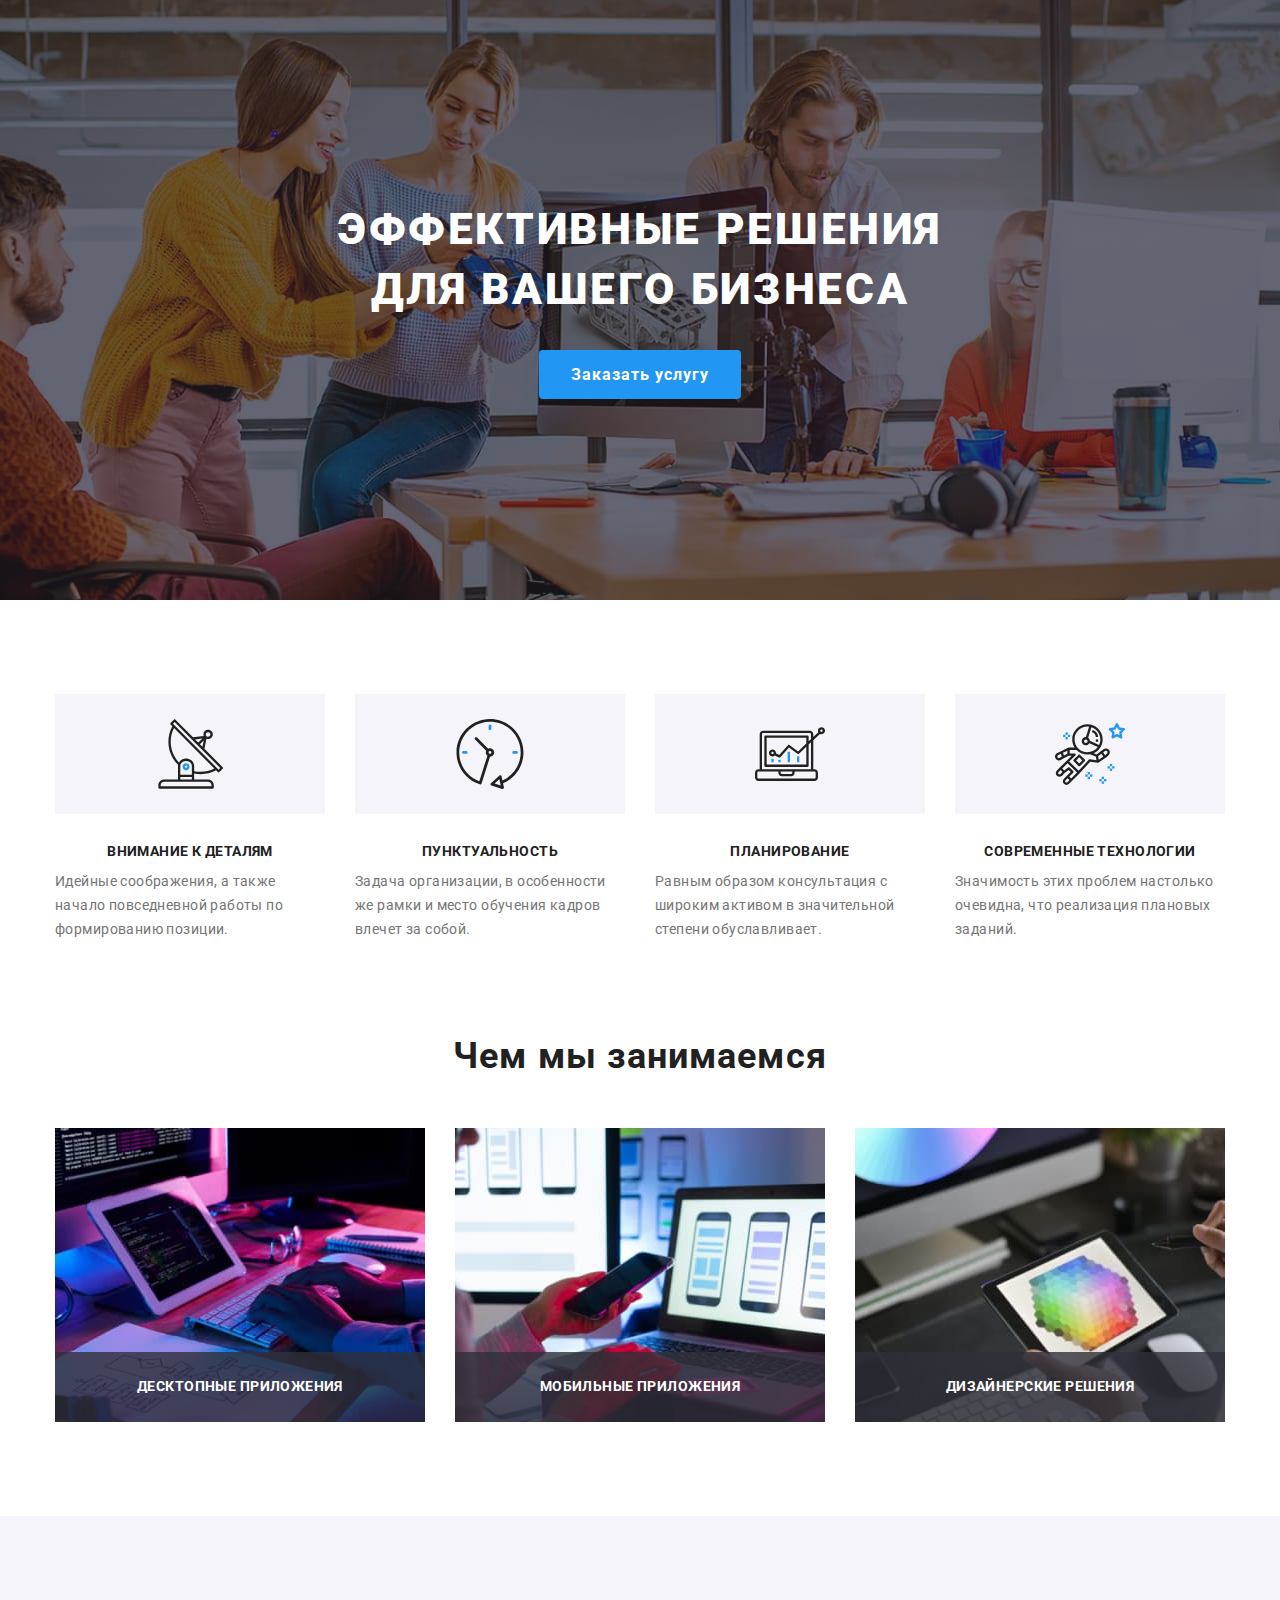
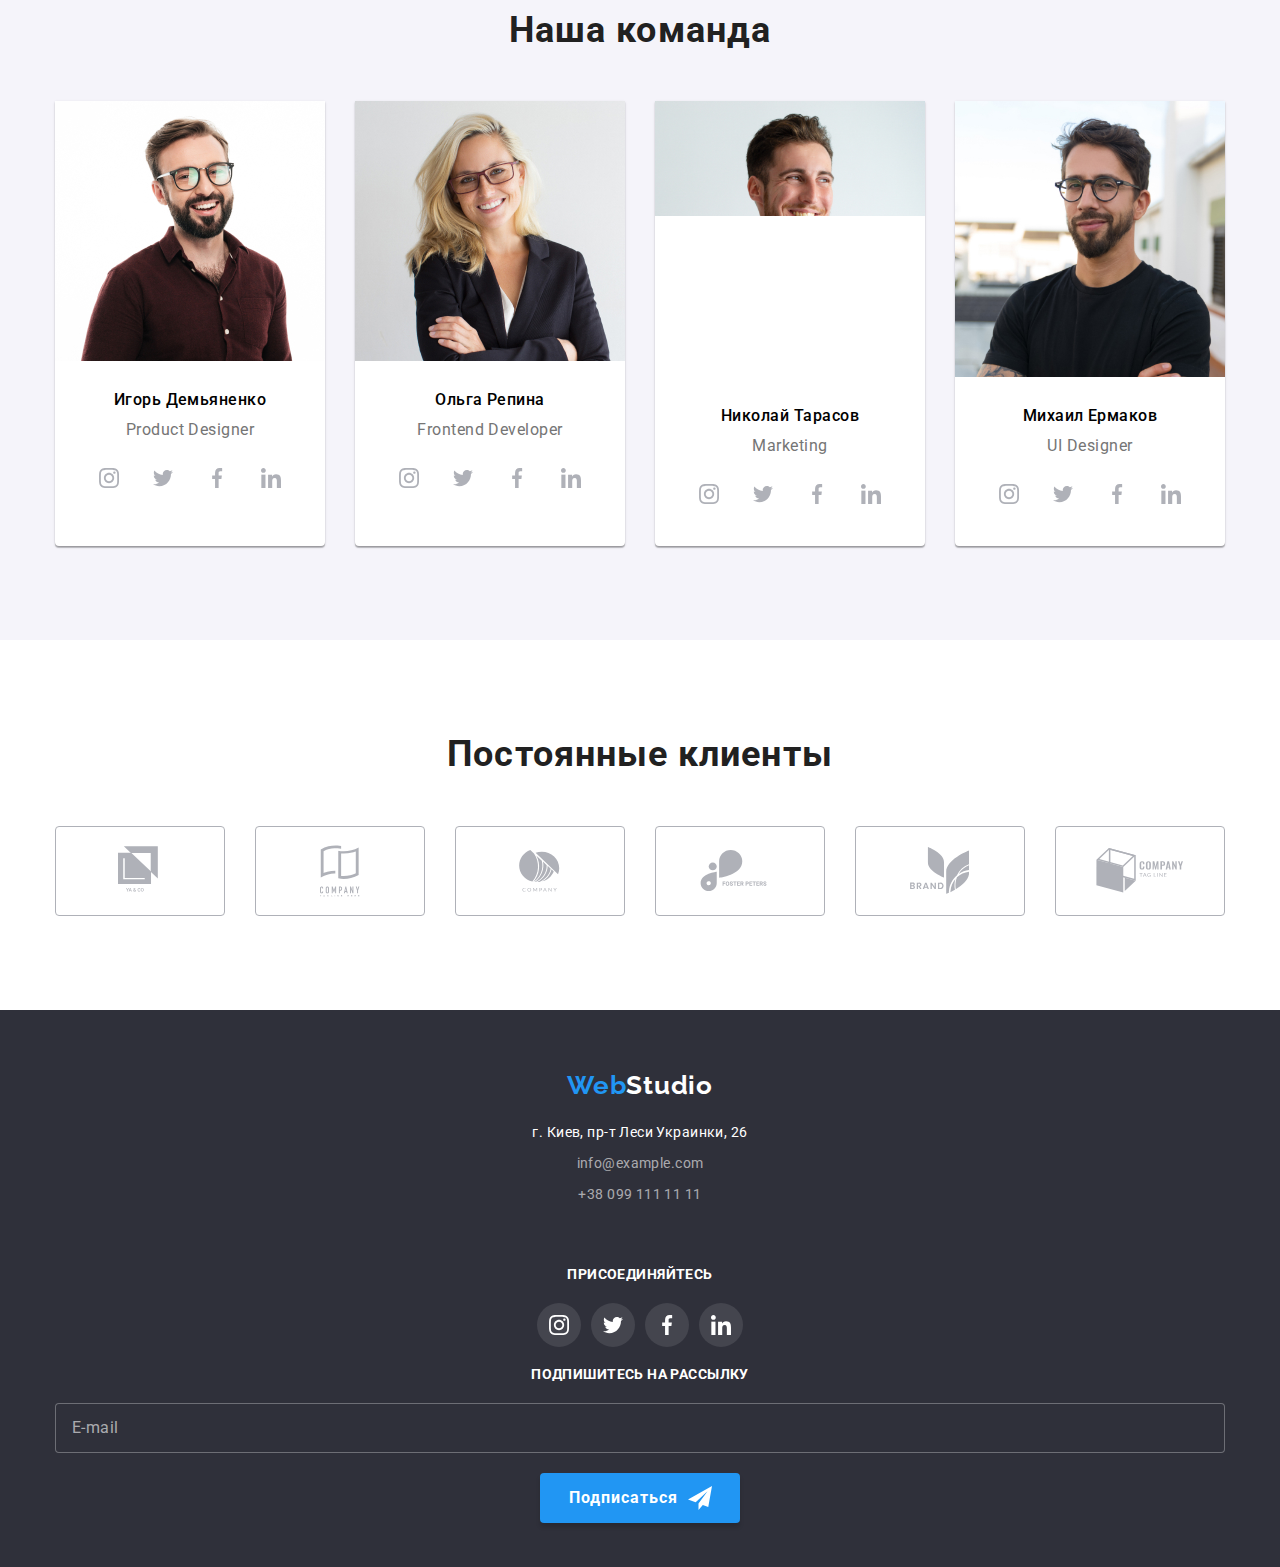
==== commit 80f63e4e: "Update index.html" ====
--- a/index.html
+++ b/index.html
@@ -480,6 +480,5 @@
         </div>
     </div>
     <script src="./js/modal.js"></script>
-    
 </body>
-</html> -->+</html> 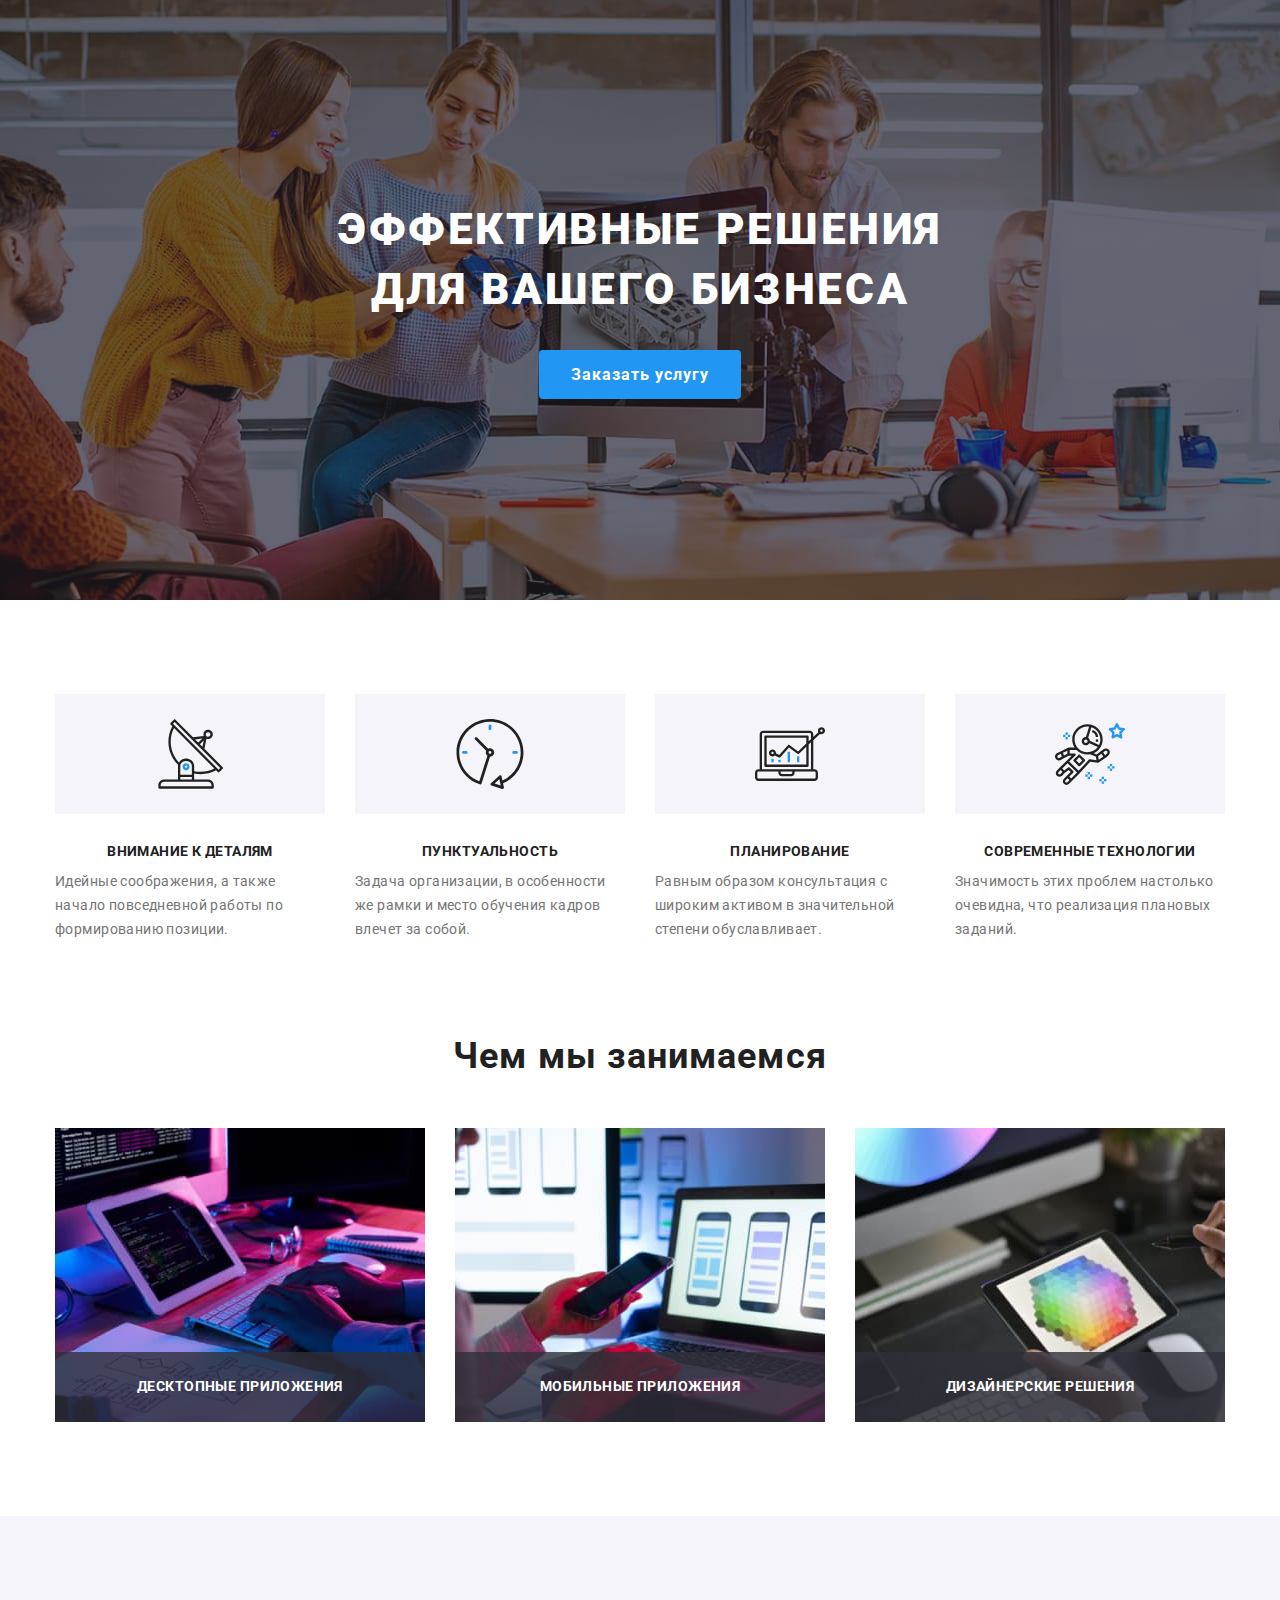
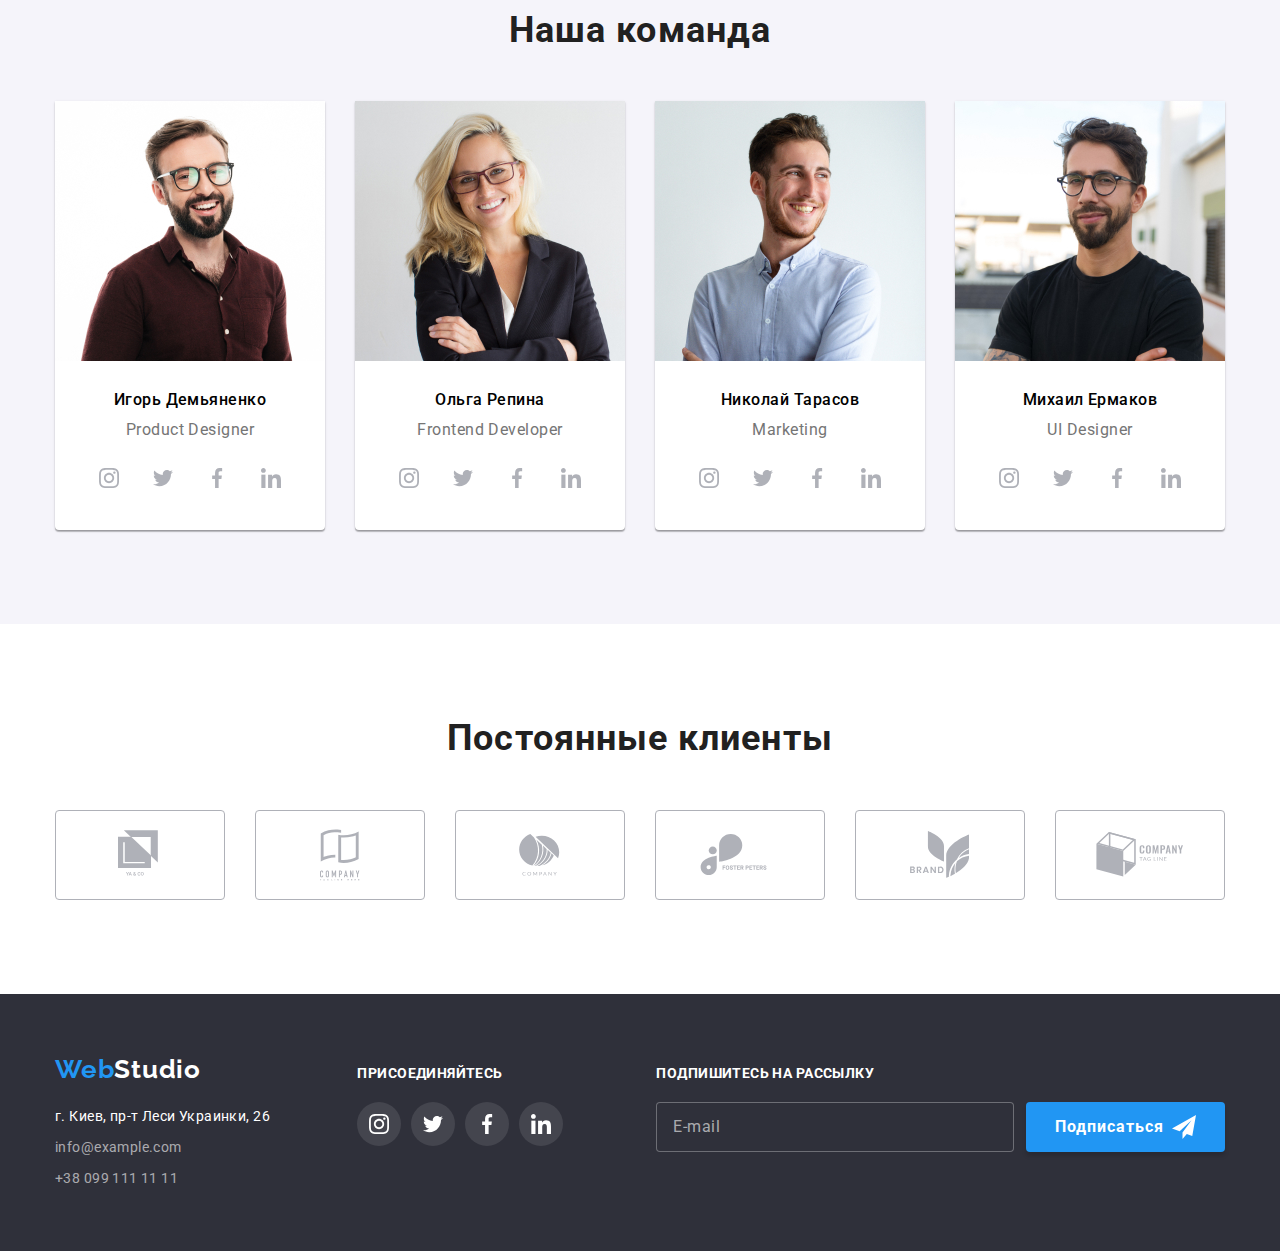
==== commit a63dc178: "add footer" ====
--- a/index.html
+++ b/index.html
@@ -366,52 +366,55 @@
        
      <footer>
         <div class="container footer-wrapper">
-            <div class="footer-address">
-                <a href="index.html" class="logo footer-logo" aria-label="логотип сайта"><span class="logo-part">Web</span>Studio</a>
-                <address id="contacts">
-                    <ul class="footer-address-list">
-                        <li class="footer-address-item">г. Киев, пр-т Леси Украинки, 26</li>
-                        <li class="footer-address-item">
-                            <a class="footer-address-link" href="mailto:info@example.com">info@example.com</a>
+            <div class="footer-address-social-wrapper">
+                <div class="footer-address">
+                    <a href="index.html" class="logo footer-logo" aria-label="логотип сайта"><span
+                            class="logo-part">Web</span>Studio</a>
+                    <address id="contacts">
+                        <ul class="footer-address-list">
+                            <li class="footer-address-item">г. Киев, пр-т Леси Украинки, 26</li>
+                            <li class="footer-address-item">
+                                <a class="footer-address-link" href="mailto:info@example.com">info@example.com</a>
+                            </li>
+                            <li class="footer-address-item">
+                                <a class="footer-address-link" href="tel:+380991111111">+38 099 111 11 11</a>
+                            </li>
+                        </ul>
+                    </address>
+                </div>
+                <div class="footer-social">
+                    <h3 class="footer-social-title">присоединяйтесь</h3>
+                    <ul class="footer-social-list">
+                        <li class="footer-social-item">
+                            <a class="footer-social-link" href="">
+                                <svg class="footer-social-logo" width="20" height="20">
+                                    <use href="./images/sprite.svg#instagram"></use>
+                                </svg>
+                            </a>
                         </li>
-                        <li class="footer-address-item">
-                            <a class="footer-address-link" href="tel:+380991111111">+38 099 111 11 11</a>
+                        <li class="footer-social-item">
+                            <a class="footer-social-link" href="">
+                                <svg class="footer-social-logo" width="20" height="20">
+                                    <use href="./images/sprite.svg#twitter"></use>
+                                </svg>
+                            </a>
+                        </li>
+                        <li class="footer-social-item">
+                            <a class="footer-social-link" href="">
+                                <svg class="footer-social-logo" width="20" height="20">
+                                    <use href="./images/sprite.svg#facebook"></use>
+                                </svg>
+                            </a>
+                        </li>
+                        <li class="footer-social-item">
+                            <a class="footer-social-link" href="">
+                                <svg class="footer-social-logo" width="20" height="20">
+                                    <use href="./images/sprite.svg#linkedin"></use>
+                                </svg>
+                            </a>
                         </li>
                     </ul>
-                </address>
-            </div>
-            <div class="footer-social">
-                <h3 class="footer-social-title">присоединяйтесь</h3>
-                <ul class="footer-social-list">
-                    <li class="footer-social-item">
-                        <a class="footer-social-link" href="">
-                            <svg class="footer-social-logo" width="20" height="20">
-                                <use href="./images/sprite.svg#instagram"></use>
-                            </svg>
-                        </a>
-                    </li>
-                    <li class="footer-social-item">
-                        <a class="footer-social-link" href="">
-                            <svg class="footer-social-logo" width="20" height="20">
-                                <use href="./images/sprite.svg#twitter"></use>
-                            </svg>
-                        </a>
-                    </li>
-                    <li class="footer-social-item">
-                        <a class="footer-social-link" href="">
-                            <svg class="footer-social-logo" width="20" height="20">
-                                <use href="./images/sprite.svg#facebook"></use>
-                            </svg>
-                        </a>
-                    </li>
-                    <li class="footer-social-item">
-                        <a class="footer-social-link" href="">
-                            <svg class="footer-social-logo" width="20" height="20">
-                                <use href="./images/sprite.svg#linkedin"></use>
-                            </svg>
-                        </a>
-                    </li>
-                </ul>
+                </div>
             </div>
 
             <form class="footer-form" action="#">
--- a/css/main.min.css
+++ b/css/main.min.css
@@ -1,2 +1,2 @@
-.visually-hidden{position:absolute;width:1px;height:1px;margin:-1px;border:0;padding:0;white-space:nowrap;clip-path:inset(100%);clip:rect(0 0 0 0);overflow:hidden}body{font-family:"Roboto",sans-serif}h1,h2,h3,h4,h5,h6{margin:0}ul,ol{margin:0;padding:0;list-style:none}a{margin:0;padding:0;text-decoration:none}img{display:block}p{margin:0}.current::after{content:'';position:absolute;display:block;width:100%;height:4px;border-radius:4px;background-color:#2196f3;transform:translateY(27.5px)}.container{width:100%;padding:0 15px}@media screen and (min-width: 480px){.container{max-width:480px;margin:0 auto}}@media screen and (min-width: 768px){.container{max-width:768px}}@media screen and (min-width: 1200px){.container{max-width:1200px}}.title{font-weight:700;font-size:28px;line-height:1.17;text-align:center;letter-spacing:0.03em;color:#212121;margin-bottom:30px}@media screen and (min-width: 1200px){.title{margin-bottom:50px;font-size:36px;line-height:1.16}}.logo{font-family:'Raleway', sans-serif;font-weight:700;font-size:26px;line-height:1.2;letter-spacing:0.03em;color:#000000;transition:color 250ms cubic-bezier(0.4, 0, 0.2, 1)}.logo .logo-part{color:#2196f3}.logo:hover,.logo:focus{color:#2196f3}.social-list{display:flex;justify-content:space-between;width:206px;margin-top:16px;margin-left:auto;margin-right:auto}.social-list-link{display:flex;justify-content:center;align-items:center;width:44px;height:44px;border-radius:50%;color:#afb1b8;transition:color 250ms cubic-bezier(0.4, 0, 0.2, 1),background-color 250ms cubic-bezier(0.4, 0, 0.2, 1)}.social-list-link:hover,.social-list-link:focus{color:#ffffff;background-color:#2196f3}.social-logo{fill:currentColor}.navigation{display:flex}.navigation-list{display:flex;align-items:center}.navigation-list .current{color:#2196f3}.navigation-item:not(:last-child){margin-right:50px}.navigation-link{position:relative;font-weight:500;font-size:14px;line-height:1.14;letter-spacing:0.02em;color:var(--main-font-color);padding-top:30px;padding-bottom:30px;transition:color 250ms cubic-bezier(0.4, 0, 0.2, 1)}.navigation-link:hover,.navigation-link:focus{color:#2196f3}.envelope-svg{margin-right:10px;fill:currentColor}.smartphone-svg{margin-right:10px;fill:currentColor}.header-mail,.header-tel{display:flex;align-items:center;font-style:normal;font-weight:500;font-size:14px;line-height:1.14;letter-spacing:0.02em;color:#757575;transition:color 250ms cubic-bezier(0.4, 0, 0.2, 1)}.header-mail:hover,.header-mail:focus,.header-tel:hover,.header-tel:focus{color:#2196f3}.footer-social-title{margin-bottom:20px;font-family:Roboto;font-weight:700;font-size:14px;line-height:1.14;letter-spacing:0.03em;text-transform:uppercase;color:#fff}.footer-social-link{display:flex;justify-content:center;align-items:center;width:44px;height:44px;border-radius:50%;color:#fff;border-radius:50%;background-color:rgba(255,255,255,0.1);transition:color 250ms cubic-bezier(0.4, 0, 0.2, 1),background-color 250ms cubic-bezier(0.4, 0, 0.2, 1)}.footer-social-link:hover,.footer-social-link:focus{background-color:#2196f3}.footer-social-logo{fill:currentColor}.footer-social-list{display:flex;justify-content:center}.footer-social{text-align:center}.footer-social-item:not(:last-child){margin-right:10px}address{margin-top:20px;margin-bottom:60px}.footer-address-item{font-style:normal;font-weight:400;font-size:14px;line-height:1.71;letter-spacing:0.03em;color:#fff}.footer-address-item:not(:last-child){margin-bottom:7px}.footer-address-link{font-style:normal;color:rgba(255,255,255,0.6)}.footer-logo{color:#fff}.footer-form{margin-top:20px}.footer-form-title{font-family:"Roboto",sans-serif;font-weight:700;font-size:14px;line-height:1.14;letter-spacing:0.03em;text-transform:uppercase;color:#fff}.footer-form-input{width:100%;height:50px;border:1px solid rgba(255,255,255,0.3);border-radius:4px;background-color:#2f303a;margin-top:20px;padding-left:16px}.footer-form-input::placeholder{font-family:"Roboto",sans-serif;font-style:400;font-weight:normal;font-size:16px;line-height:1.42;letter-spacing:0.03em;color:rgba(255,255,255,0.6)}.footer-form-input:not(:placeholder-shown){font-family:"Roboto",sans-serif;font-style:400;font-weight:normal;font-size:16px;line-height:1.42;letter-spacing:0.03em;color:rgba(255,255,255,0.6)}.footer-form-btn{position:relative;font-family:"Roboto",sans-serif;font-weight:700;font-size:16px;line-height:1.87;text-align:center;letter-spacing:0.06em;color:#fff;background-color:#2196f3;box-shadow:0px 4px 4px rgba(0,0,0,0.15);border:none;border-radius:4px;padding:10px 62px 10px 29px;margin-top:20px;cursor:pointer}.footer-form-svg{position:absolute;margin-left:10px;top:50%;transform:translateY(-50%)}.header{display:flex;align-items:center}.page-header{padding-top:24px;padding-bottom:25px}.page-header .logo{margin-right:93px}.header-address-list{display:flex}.header-address-item:not(:last-child){margin-right:50px}.header-address{margin-left:auto;margin-top:0}.header-border{border-bottom:1px solid #ececec}.hero{background-image:linear-gradient(rgba(47,48,58,0.4), rgba(47,48,58,0.4)),url("../images/hero-mobile.jpg");background-repeat:no-repeat;max-width:480px;height:400px;padding:118px 15px;margin:0 auto;text-align:center;background-color:#c4c4c4;background-size:480px 400px;background-position:center}.hero-title{font-weight:900;font-size:26px;line-height:1.61;margin-bottom:30px;letter-spacing:0.06em;text-transform:uppercase;color:#fff}.hero-button{padding:9px 31px;border-radius:4px;border:1px solid transparent;cursor:pointer;font-family:"Roboto",sans-serif;font-weight:700;font-size:16px;line-height:1.85;letter-spacing:0.06em;text-decoration:none;background:#2196f3;color:#fff}@media screen and (min-device-pixel-ratio: 2) and (min-width: 320px), screen and (min-resolution: 192dpi) and (min-width: 320px), screen and (min-resolution: 2dppx) and (min-width: 320px){.hero{background-image:linear-gradient(rgba(47,48,58,0.4), rgba(47,48,58,0.4)),url("../images/hero-mobile@2x.jpg")}}@media screen and (min-width: 481px){.hero{background-image:linear-gradient(rgba(47,48,58,0.4), rgba(47,48,58,0.4)),url("../images/hero-tablet.jpg");background-size:768px 400px;max-width:768px}}@media screen and (min-device-pixel-ratio: 2) and (min-width: 481px), screen and (min-resolution: 192dpi) and (min-width: 481px), screen and (min-resolution: 2dppx) and (min-width: 481px){.hero{background-image:linear-gradient(rgba(47,48,58,0.4), rgba(47,48,58,0.4)),url("../images/hero-tablet@2x.jpg")}}@media screen and (min-width: 769px){.hero{background-image:linear-gradient(rgba(47,48,58,0.4), rgba(47,48,58,0.4)),url("../images/hero.jpg");background-size:1600px 600px;max-width:1600px;height:600px;padding-top:200px;padding-bottom:200px}.hero-title{font-size:44px;line-height:1.36}}@media screen and (min-device-pixel-ratio: 2) and (min-width: 769px), screen and (min-resolution: 192dpi) and (min-width: 769px), screen and (min-resolution: 2dppx) and (min-width: 769px){.hero{background-image:linear-gradient(rgba(47,48,58,0.4), rgba(47,48,58,0.4)),url("../images/hero@2x.jpg")}}.advantages-group{display:flex;justify-content:center;align-items:center;height:120px;background-color:#f5f4fa;margin-bottom:30px}.advantages{padding-top:60px;padding-bottom:30px}.advantages-title{font-weight:700;font-size:14px;line-height:1.14;letter-spacing:0.03em;color:#212121;text-transform:uppercase;text-align:center;margin-bottom:10px}.advantages-title-description{font-weight:400;font-size:14px;line-height:1.71;letter-spacing:0.03em;color:#757575;margin-bottom:30px}@media screen and (min-width: 768px){.advantages-list{margin-left:-15px;margin-right:-15px;margin-bottom:-30px;display:flex;flex-wrap:wrap}.advantages-item{margin-left:15px;margin-right:15px;width:calc((100% - 4 * 15px) / 2)}.advantages-title-description{margin-bottom:30px}.advantages{padding-bottom:60px}}@media screen and (min-width: 1200px){.advantages-group{width:270px}.advantages{padding-top:94px;padding-bottom:94px}.advantages-list{flex-wrap:nowrap}}.examples-overlay{position:absolute;bottom:0;left:0;width:100%;padding-top:27px;padding-bottom:27px;margin:0;font-family:"Roboto",sans-serif;font-weight:700;font-size:14px;line-height:1.14;text-align:center;letter-spacing:0.03em;text-transform:uppercase;color:#fff;background:rgba(47,48,58,0.8)}.examples-item{position:relative}.examples-item:not(:last-child){margin-right:30px}.examples-list{display:flex}.our-works{padding-bottom:94px}@media screen and (max-width: 1200px){.our-works{display:none}}.our-team{background-color:#f5f4fa;padding-top:94px;padding-bottom:30px}.our-team-element{padding-top:30px;padding-bottom:24px}.our-team-item{background-color:#ffffff;box-shadow:0px 1px 3px rgba(0,0,0,0.12),0px 1px 1px rgba(0,0,0,0.14),0px 2px 1px rgba(0,0,0,0.2);border-radius:0px 0px 4px 4px;margin-bottom:30px}.team-title{margin-bottom:11px;font-weight:500;font-size:16px;line-height:1.18;text-align:center;letter-spacing:0.03em;color:var(--main-font-color)}.team-description{margin-top:0;margin-bottom:0;font-weight:400;font-size:16px;line-height:1.18;text-align:center;letter-spacing:0.03em;color:#757575}.our-team-img{width:100%}@media screen and (min-width: 768px){.our-team-item{margin:15px;width:calc((100% - 4 * 15px) / 2)}.our-team-list{display:flex;flex-wrap:wrap;margin:-15px}.our-team{padding-bottom:60px}}@media screen and (min-width: 1200px){.our-team-element{padding-bottom:30px}.our-team{padding-bottom:94px}.our-team-item{width:calc((100% - 8 * 15px) / 4)}}.our-clients{padding-top:94px;padding-bottom:60px}.clients-list{display:flex;flex-wrap:wrap;margin:-15px}.clients-list-item{margin:15px;width:calc((100% - 4 * 15px) / 2)}.clients-list-link{display:flex;justify-content:center;align-items:center;height:90px;border:1px solid #afb1b8;box-sizing:border-box;border-radius:4px;color:#afb1b8;transition:color 250ms cubic-bezier(0.4, 0, 0.2, 1),border 250ms cubic-bezier(0.4, 0, 0.2, 1)}.clients-list-link:hover,.clients-list-link:focus{border:1px solid #2196f3;color:#2196f3}.clients-logo{fill:currentColor}@media screen and (min-width: 768px){.clients-list-item{width:calc((100% - 6 * 15px) / 3)}}@media screen and (min-width: 1200px){.clients-list-item{width:calc((100% - 12 * 15px) / 6)}.our-clients{padding-bottom:94px}}footer{padding-top:60px;padding-bottom:60px;background-color:#2f303a;text-align:center}.filter{display:flex;justify-content:center;margin-bottom:50px}.filter-list:not(:last-child){margin-right:8px}.btn{padding:6px 22px;border-radius:4px;border:0;font-family:"Roboto",sans-serif;font-weight:500;font-size:16px;line-height:1.62;letter-spacing:0.03em;color:var(--main-font-color);background-color:#f5f4fa;transition:color 250ms cubic-bezier(0.4, 0, 0.2, 1),background-color 250ms cubic-bezier(0.4, 0, 0.2, 1),box-shadow 250ms cubic-bezier(0.4, 0, 0.2, 1)}.btn:hover,.btn:focus{color:#fff;background-color:#2196f3;box-shadow:0px 3px 1px rgba(0,0,0,0.1),0px 1px 2px rgba(0,0,0,0.08),0px 2px 2px rgba(0,0,0,0.12)}.overlay{position:absolute;top:1px;left:0;margin:0;width:100%;height:100%;padding:63px 24px;font-family:var(--main-font);font-weight:400;font-size:18px;line-height:1.55;letter-spacing:0.03em;color:#fff;background:rgba(33,150,243,0.9);transform:translateY(100%);transition:transform 250ms cubic-bezier(0.4, 0, 0.2, 1)}.portfolio-link:hover .overlay,.portfolio-link:focus .overlay{transform:translateY(0)}.portfolio-img-overlay{position:relative;overflow:hidden}.portfolio{padding-top:94px;padding-bottom:94px}.portfolio-list{display:flex;flex-wrap:wrap;margin-left:-30px;margin-top:-30px}.portfolio-item{margin-left:30px;margin-top:30px;flex-basis:calc(100% / 3 - 30px)}.portfolio-link{display:block;transition:box-shadow 250ms cubic-bezier(0.4, 0, 0.2, 1)}.portfolio-link:hover,.portfolio-link:focus{box-shadow:0px 1px 1px rgba(0,0,0,0.12),0px 4px 4px rgba(0,0,0,0.06),1px 4px 6px rgba(0,0,0,0.16)}.portfolio-title{font-weight:700;font-size:18px;line-height:2;letter-spacing:0.06em;color:#212121;padding-bottom:4px}.portfolio-description{font-weight:400;font-size:16px;line-height:1.87;letter-spacing:0.03em;color:#757575;margin-top:0;margin-bottom:0}.portfolio-item-description{padding:20px 24px;border-right:1px solid #eeeeee;border-bottom:1px solid #eeeeee;border-left:1px solid #eeeeee}.backdrop{position:fixed;top:0;left:0;width:100%;height:100%;background:rgba(0,0,0,0.2);opacity:1;transition:opacity 250ms cubic-bezier(0.4, 0, 0.2, 1)}.backdrop.is-hidden{opacity:0;visibility:hidden;pointer-events:none}.modal{position:absolute;top:50%;left:50%;min-width:528px;min-height:581px;background:#ffffff;box-shadow:0px 1px 3px rgba(0,0,0,0.12),0px 1px 1px rgba(0,0,0,0.14),0px 2px 1px rgba(0,0,0,0.2);border-radius:4px;padding:40px;transform:translate(-50%, -50%) scale(1);transition:250ms cubic-bezier(0.4, 0, 0.2, 1)}.backdrop.is-hidden .modal{scale:0.9}.modal-cross{transition:fill 250ms cubic-bezier(0.4, 0, 0.2, 1)}.modal-cross:hover{fill:#2196f3}.modal-button{position:absolute;top:8px;right:8px;width:30px;height:30px;display:flex;justify-content:center;align-items:center;background:#ffffff;border:1px solid rgba(0,0,0,0.1);border-radius:50%;cursor:pointer}.modal-title{font-family:"Roboto",sans-serif;font-weight:700;font-size:20px;line-height:1.15;letter-spacing:0.03em;text-align:center;color:#212121;display:block;margin-bottom:12px}.modal-form{display:flex;flex-direction:column}.modal-form-input-wrapper{position:relative;display:block;margin-top:4px}.modal-form-input{width:100%;height:40px;border:1px solid rgba(33,33,33,0.2);border-radius:4px;padding-left:42px;transition:border-color 250ms cubic-bezier(0.4, 0, 0.2, 1)}.modal-form-input:focus,.modal-form-input:hover{outline:none;border-color:#2196f3}.modal-form-icon{position:absolute;top:0;left:12px;top:50%;transform:translateY(-50%);width:18px;height:18px;transition:fill 250ms cubic-bezier(0.4, 0, 0.2, 1)}.modal-form-input:focus+.modal-form-icon,.modal-form-input:hover+.modal-form-icon{fill:#2196f3}.modal-form-field{margin-bottom:10px}.modal-form-message{width:100%;height:120px;border:1px solid rgba(33,33,33,0.2);border-radius:4px;padding:12px 16px;margin-top:4px;resize:none}.modal-form-message::placeholder{font-family:"Roboto",sans-serif;font-style:normal;font-weight:400;font-size:12px;line-height:1.6;letter-spacing:0.01em;color:rgba(117,117,117,0.5)}.modal-form-massage-field{margin-bottom:20px}.modal-form-policy-text{display:flex;align-items:center;margin:0 auto;margin-bottom:30px}.modal-form-policy-text::before{content:'';display:inline-block;width:16px;height:15px;border-radius:2px;margin-right:3px;background-image:url("../images/vector.svg")}.modal-form-policy:checked+.modal-form-policy-text::before{background-color:#2196f3;background-image:url("../images/icon check.svg")}.modal-form-font{margin:0;font-family:"Roboto",sans-serif;font-weight:400;font-size:12px;line-height:1.16;letter-spacing:0.01em;color:#757575}.modal-policy-text{font-family:"Roboto",sans-serif;font-weight:400;font-size:14px;line-height:1.71;letter-spacing:0.03em;color:#757575}.modal-policy-link{font-family:"Roboto",sans-serif;font-style:normal;font-weight:400;font-size:14px;line-height:1.71;letter-spacing:0.03em;text-decoration-line:underline;color:#2196f3;margin-left:4px;text-decoration-skip-ink:none}.modal-form-btn{max-width:200px;font-family:"Roboto",sans-serif;font-style:normal;font-weight:700;font-size:16px;line-height:1.87;text-align:center;letter-spacing:0.06em;color:#ffffff;background:#2196f3;box-shadow:0px 4px 4px rgba(0,0,0,0.15);border-radius:4px;border:1px solid transparent;cursor:pointer;padding:10px 55px;display:block;margin:0 auto}
+.visually-hidden{position:absolute;width:1px;height:1px;margin:-1px;border:0;padding:0;white-space:nowrap;clip-path:inset(100%);clip:rect(0 0 0 0);overflow:hidden}body{font-family:"Roboto",sans-serif}h1,h2,h3,h4,h5,h6{margin:0}ul,ol{margin:0;padding:0;list-style:none}a{margin:0;padding:0;text-decoration:none}img{display:block}p{margin:0}.current::after{content:'';position:absolute;display:block;width:100%;height:4px;border-radius:4px;background-color:#2196f3;transform:translateY(27.5px)}.container{width:100%;padding:0 15px}@media screen and (min-width: 480px){.container{max-width:480px;margin:0 auto}}@media screen and (min-width: 768px){.container{max-width:768px}}@media screen and (min-width: 1200px){.container{max-width:1200px}}.title{font-weight:700;font-size:28px;line-height:1.17;text-align:center;letter-spacing:0.03em;color:#212121;margin-bottom:30px}@media screen and (min-width: 1200px){.title{margin-bottom:50px;font-size:36px;line-height:1.16}}.logo{font-family:'Raleway', sans-serif;font-weight:700;font-size:26px;line-height:1.2;letter-spacing:0.03em;color:#000000;transition:color 250ms cubic-bezier(0.4, 0, 0.2, 1)}.logo .logo-part{color:#2196f3}.logo:hover,.logo:focus{color:#2196f3}.social-list{display:flex;justify-content:space-between;width:206px;margin-top:16px;margin-left:auto;margin-right:auto}.social-list-link{display:flex;justify-content:center;align-items:center;width:44px;height:44px;border-radius:50%;color:#afb1b8;transition:color 250ms cubic-bezier(0.4, 0, 0.2, 1),background-color 250ms cubic-bezier(0.4, 0, 0.2, 1)}.social-list-link:hover,.social-list-link:focus{color:#ffffff;background-color:#2196f3}.social-logo{fill:currentColor}.navigation{display:flex}.navigation-list{display:flex;align-items:center}.navigation-list .current{color:#2196f3}.navigation-item:not(:last-child){margin-right:50px}.navigation-link{position:relative;font-weight:500;font-size:14px;line-height:1.14;letter-spacing:0.02em;color:var(--main-font-color);padding-top:30px;padding-bottom:30px;transition:color 250ms cubic-bezier(0.4, 0, 0.2, 1)}.navigation-link:hover,.navigation-link:focus{color:#2196f3}.envelope-svg{margin-right:10px;fill:currentColor}.smartphone-svg{margin-right:10px;fill:currentColor}.header-mail,.header-tel{display:flex;align-items:center;font-style:normal;font-weight:500;font-size:14px;line-height:1.14;letter-spacing:0.02em;color:#757575;transition:color 250ms cubic-bezier(0.4, 0, 0.2, 1)}.header-mail:hover,.header-mail:focus,.header-tel:hover,.header-tel:focus{color:#2196f3}.footer-social-title{margin-bottom:20px;font-family:Roboto;font-weight:700;font-size:14px;line-height:1.14;letter-spacing:0.03em;text-transform:uppercase;color:#fff}.footer-social-link{display:flex;justify-content:center;align-items:center;width:44px;height:44px;border-radius:50%;color:#fff;border-radius:50%;background-color:rgba(255,255,255,0.1);transition:color 250ms cubic-bezier(0.4, 0, 0.2, 1),background-color 250ms cubic-bezier(0.4, 0, 0.2, 1)}.footer-social-link:hover,.footer-social-link:focus{background-color:#2196f3}.footer-social-logo{fill:currentColor}.footer-social-list{display:flex;justify-content:center}.footer-social-item:not(:last-child){margin-right:10px}@media screen and (min-width: 768px) and (max-width: 1200px){.footer-social{margin-top:6px}}@media screen and (min-width: 1200px){.footer-social{margin-top:12px}}address{margin-top:20px;margin-bottom:60px}.footer-address-item{font-style:normal;font-weight:400;font-size:14px;line-height:1.71;letter-spacing:0.03em;color:#fff}.footer-address-item:not(:last-child){margin-bottom:7px}.footer-address-link{font-style:normal;color:rgba(255,255,255,0.6)}@media screen and (min-width: 1200px){address{margin-bottom:0px}}.footer-logo{color:#fff}.footer-form{margin-top:60px}.footer-form-title{font-family:"Roboto",sans-serif;font-weight:700;font-size:14px;line-height:1.14;letter-spacing:0.03em;text-transform:uppercase;color:#fff}.footer-form-input{width:100%;height:50px;border:1px solid rgba(255,255,255,0.3);border-radius:4px;background-color:#2f303a;margin-top:20px;padding-left:16px}.footer-form-input::placeholder{font-family:"Roboto",sans-serif;font-style:400;font-weight:normal;font-size:16px;line-height:1.42;letter-spacing:0.03em;color:rgba(255,255,255,0.6)}.footer-form-input:not(:placeholder-shown){font-family:"Roboto",sans-serif;font-style:400;font-weight:normal;font-size:16px;line-height:1.42;letter-spacing:0.03em;color:rgba(255,255,255,0.6)}.footer-form-btn{display:flex;align-items:center;font-family:"Roboto",sans-serif;font-weight:700;font-size:16px;line-height:1.87;text-align:center;letter-spacing:0.06em;color:#fff;background-color:#2196f3;box-shadow:0px 4px 4px rgba(0,0,0,0.15);border:none;border-radius:4px;padding:10px 29px;margin:0 auto;margin-top:20px;cursor:pointer}.footer-form-svg{margin-left:8px}@media screen and (min-width: 768px){.footer-address-social-wrapper{display:flex;justify-content:space-between;margin:0 auto;width:593px}.footer-form{margin-top:0px}.footer-form-input{width:450px}}@media screen and (min-width: 1200px){.footer-form{margin-top:12px;margin-left:93px}.footer-form-input{width:358px}.footer-form-input{width:358px}.footer-address-social-wrapper{width:513px;margin:0}.footer-form-wrapper{display:flex}.footer-form-btn{margin-left:12px}}.header{display:flex;align-items:center}.page-header{padding-top:24px;padding-bottom:25px}.page-header .logo{margin-right:93px}.header-address-list{display:flex}.header-address-item:not(:last-child){margin-right:50px}.header-address{margin-left:auto;margin-top:0}.header-border{border-bottom:1px solid #ececec}.hero{background-image:linear-gradient(rgba(47,48,58,0.4), rgba(47,48,58,0.4)),url("../images/hero-mobile.jpg");background-repeat:no-repeat;max-width:480px;height:400px;padding:118px 15px;margin:0 auto;text-align:center;background-color:#c4c4c4;background-size:480px 400px;background-position:center}.hero-title{font-weight:900;font-size:26px;line-height:1.61;margin-bottom:30px;letter-spacing:0.06em;text-transform:uppercase;color:#fff}.hero-button{padding:9px 31px;border-radius:4px;border:1px solid transparent;cursor:pointer;font-family:"Roboto",sans-serif;font-weight:700;font-size:16px;line-height:1.85;letter-spacing:0.06em;text-decoration:none;background:#2196f3;color:#fff}@media screen and (min-device-pixel-ratio: 2) and (min-width: 320px), screen and (min-resolution: 192dpi) and (min-width: 320px), screen and (min-resolution: 2dppx) and (min-width: 320px){.hero{background-image:linear-gradient(rgba(47,48,58,0.4), rgba(47,48,58,0.4)),url("../images/hero-mobile@2x.jpg")}}@media screen and (min-width: 481px){.hero{background-image:linear-gradient(rgba(47,48,58,0.4), rgba(47,48,58,0.4)),url("../images/hero-tablet.jpg");background-size:768px 400px;max-width:768px}}@media screen and (min-device-pixel-ratio: 2) and (min-width: 481px), screen and (min-resolution: 192dpi) and (min-width: 481px), screen and (min-resolution: 2dppx) and (min-width: 481px){.hero{background-image:linear-gradient(rgba(47,48,58,0.4), rgba(47,48,58,0.4)),url("../images/hero-tablet@2x.jpg")}}@media screen and (min-width: 769px){.hero{background-image:linear-gradient(rgba(47,48,58,0.4), rgba(47,48,58,0.4)),url("../images/hero.jpg");background-size:1600px 600px;max-width:1600px;height:600px;padding-top:200px;padding-bottom:200px}.hero-title{font-size:44px;line-height:1.36}}@media screen and (min-device-pixel-ratio: 2) and (min-width: 769px), screen and (min-resolution: 192dpi) and (min-width: 769px), screen and (min-resolution: 2dppx) and (min-width: 769px){.hero{background-image:linear-gradient(rgba(47,48,58,0.4), rgba(47,48,58,0.4)),url("../images/hero@2x.jpg")}}.advantages-group{display:flex;justify-content:center;align-items:center;height:120px;background-color:#f5f4fa;margin-bottom:30px}.advantages{padding-top:60px;padding-bottom:30px}.advantages-title{font-weight:700;font-size:14px;line-height:1.14;letter-spacing:0.03em;color:#212121;text-transform:uppercase;text-align:center;margin-bottom:10px}.advantages-title-description{font-weight:400;font-size:14px;line-height:1.71;letter-spacing:0.03em;color:#757575;margin-bottom:30px}@media screen and (min-width: 768px){.advantages-list{margin-left:-15px;margin-right:-15px;margin-bottom:-30px;display:flex;flex-wrap:wrap}.advantages-item{margin-left:15px;margin-right:15px;width:calc((100% - 4 * 15px) / 2)}.advantages-title-description{margin-bottom:30px}.advantages{padding-bottom:60px}}@media screen and (min-width: 1200px){.advantages-group{width:270px}.advantages{padding-top:94px;padding-bottom:94px}.advantages-list{flex-wrap:nowrap}}.examples-overlay{position:absolute;bottom:0;left:0;width:100%;padding-top:27px;padding-bottom:27px;margin:0;font-family:"Roboto",sans-serif;font-weight:700;font-size:14px;line-height:1.14;text-align:center;letter-spacing:0.03em;text-transform:uppercase;color:#fff;background:rgba(47,48,58,0.8)}.examples-item{position:relative}.examples-item:not(:last-child){margin-right:30px}.examples-list{display:flex}.our-works{padding-bottom:94px}@media screen and (max-width: 1200px){.our-works{display:none}}.our-team{background-color:#f5f4fa;padding-top:94px;padding-bottom:30px}.our-team-element{padding-top:30px;padding-bottom:24px}.our-team-item{background-color:#ffffff;box-shadow:0px 1px 3px rgba(0,0,0,0.12),0px 1px 1px rgba(0,0,0,0.14),0px 2px 1px rgba(0,0,0,0.2);border-radius:0px 0px 4px 4px;margin-bottom:30px}.team-title{margin-bottom:11px;font-weight:500;font-size:16px;line-height:1.18;text-align:center;letter-spacing:0.03em;color:var(--main-font-color)}.team-description{margin-top:0;margin-bottom:0;font-weight:400;font-size:16px;line-height:1.18;text-align:center;letter-spacing:0.03em;color:#757575}.our-team-img{width:100%}@media screen and (min-width: 768px){.our-team-item{margin:15px;width:calc((100% - 4 * 15px) / 2)}.our-team-list{display:flex;flex-wrap:wrap;margin:-15px}.our-team{padding-bottom:60px}}@media screen and (min-width: 1200px){.our-team-element{padding-bottom:30px}.our-team{padding-bottom:94px}.our-team-item{width:calc((100% - 8 * 15px) / 4)}}.our-clients{padding-top:94px;padding-bottom:60px}.clients-list{display:flex;flex-wrap:wrap;margin:-15px}.clients-list-item{margin:15px;width:calc((100% - 4 * 15px) / 2)}.clients-list-link{display:flex;justify-content:center;align-items:center;height:90px;border:1px solid #afb1b8;box-sizing:border-box;border-radius:4px;color:#afb1b8;transition:color 250ms cubic-bezier(0.4, 0, 0.2, 1),border 250ms cubic-bezier(0.4, 0, 0.2, 1)}.clients-list-link:hover,.clients-list-link:focus{border:1px solid #2196f3;color:#2196f3}.clients-logo{fill:currentColor}@media screen and (min-width: 768px){.clients-list-item{width:calc((100% - 6 * 15px) / 3)}}@media screen and (min-width: 1200px){.clients-list-item{width:calc((100% - 12 * 15px) / 6)}.our-clients{padding-bottom:94px}}footer{padding-top:60px;padding-bottom:60px;background-color:#2f303a}@media screen and (min-width: 320px) and (max-width: 1200px){footer{text-align:center}}@media screen and (min-width: 1200px){.footer-wrapper{display:flex}}.filter{display:flex;justify-content:center;margin-bottom:50px}.filter-list:not(:last-child){margin-right:8px}.btn{padding:6px 22px;border-radius:4px;border:0;font-family:"Roboto",sans-serif;font-weight:500;font-size:16px;line-height:1.62;letter-spacing:0.03em;color:var(--main-font-color);background-color:#f5f4fa;transition:color 250ms cubic-bezier(0.4, 0, 0.2, 1),background-color 250ms cubic-bezier(0.4, 0, 0.2, 1),box-shadow 250ms cubic-bezier(0.4, 0, 0.2, 1)}.btn:hover,.btn:focus{color:#fff;background-color:#2196f3;box-shadow:0px 3px 1px rgba(0,0,0,0.1),0px 1px 2px rgba(0,0,0,0.08),0px 2px 2px rgba(0,0,0,0.12)}.overlay{position:absolute;top:1px;left:0;margin:0;width:100%;height:100%;padding:63px 24px;font-family:var(--main-font);font-weight:400;font-size:18px;line-height:1.55;letter-spacing:0.03em;color:#fff;background:rgba(33,150,243,0.9);transform:translateY(100%);transition:transform 250ms cubic-bezier(0.4, 0, 0.2, 1)}.portfolio-link:hover .overlay,.portfolio-link:focus .overlay{transform:translateY(0)}.portfolio-img-overlay{position:relative;overflow:hidden}.portfolio{padding-top:94px;padding-bottom:94px}.portfolio-list{display:flex;flex-wrap:wrap;margin-left:-30px;margin-top:-30px}.portfolio-item{margin-left:30px;margin-top:30px;flex-basis:calc(100% / 3 - 30px)}.portfolio-link{display:block;transition:box-shadow 250ms cubic-bezier(0.4, 0, 0.2, 1)}.portfolio-link:hover,.portfolio-link:focus{box-shadow:0px 1px 1px rgba(0,0,0,0.12),0px 4px 4px rgba(0,0,0,0.06),1px 4px 6px rgba(0,0,0,0.16)}.portfolio-title{font-weight:700;font-size:18px;line-height:2;letter-spacing:0.06em;color:#212121;padding-bottom:4px}.portfolio-description{font-weight:400;font-size:16px;line-height:1.87;letter-spacing:0.03em;color:#757575;margin-top:0;margin-bottom:0}.portfolio-item-description{padding:20px 24px;border-right:1px solid #eeeeee;border-bottom:1px solid #eeeeee;border-left:1px solid #eeeeee}.backdrop{position:fixed;top:0;left:0;width:100%;height:100%;background:rgba(0,0,0,0.2);opacity:1;transition:opacity 250ms cubic-bezier(0.4, 0, 0.2, 1)}.backdrop.is-hidden{opacity:0;visibility:hidden;pointer-events:none}.modal{position:absolute;top:50%;left:50%;min-width:528px;min-height:581px;background:#ffffff;box-shadow:0px 1px 3px rgba(0,0,0,0.12),0px 1px 1px rgba(0,0,0,0.14),0px 2px 1px rgba(0,0,0,0.2);border-radius:4px;padding:40px;transform:translate(-50%, -50%) scale(1);transition:250ms cubic-bezier(0.4, 0, 0.2, 1)}.backdrop.is-hidden .modal{scale:0.9}.modal-cross{transition:fill 250ms cubic-bezier(0.4, 0, 0.2, 1)}.modal-cross:hover{fill:#2196f3}.modal-button{position:absolute;top:8px;right:8px;width:30px;height:30px;display:flex;justify-content:center;align-items:center;background:#ffffff;border:1px solid rgba(0,0,0,0.1);border-radius:50%;cursor:pointer}.modal-title{font-family:"Roboto",sans-serif;font-weight:700;font-size:20px;line-height:1.15;letter-spacing:0.03em;text-align:center;color:#212121;display:block;margin-bottom:12px}.modal-form{display:flex;flex-direction:column}.modal-form-input-wrapper{position:relative;display:block;margin-top:4px}.modal-form-input{width:100%;height:40px;border:1px solid rgba(33,33,33,0.2);border-radius:4px;padding-left:42px;transition:border-color 250ms cubic-bezier(0.4, 0, 0.2, 1)}.modal-form-input:focus,.modal-form-input:hover{outline:none;border-color:#2196f3}.modal-form-icon{position:absolute;top:0;left:12px;top:50%;transform:translateY(-50%);width:18px;height:18px;transition:fill 250ms cubic-bezier(0.4, 0, 0.2, 1)}.modal-form-input:focus+.modal-form-icon,.modal-form-input:hover+.modal-form-icon{fill:#2196f3}.modal-form-field{margin-bottom:10px}.modal-form-message{width:100%;height:120px;border:1px solid rgba(33,33,33,0.2);border-radius:4px;padding:12px 16px;margin-top:4px;resize:none}.modal-form-message::placeholder{font-family:"Roboto",sans-serif;font-style:normal;font-weight:400;font-size:12px;line-height:1.6;letter-spacing:0.01em;color:rgba(117,117,117,0.5)}.modal-form-massage-field{margin-bottom:20px}.modal-form-policy-text{display:flex;align-items:center;margin:0 auto;margin-bottom:30px}.modal-form-policy-text::before{content:'';display:inline-block;width:16px;height:15px;border-radius:2px;margin-right:3px;background-image:url("../images/vector.svg")}.modal-form-policy:checked+.modal-form-policy-text::before{background-color:#2196f3;background-image:url("../images/icon check.svg")}.modal-form-font{margin:0;font-family:"Roboto",sans-serif;font-weight:400;font-size:12px;line-height:1.16;letter-spacing:0.01em;color:#757575}.modal-policy-text{font-family:"Roboto",sans-serif;font-weight:400;font-size:14px;line-height:1.71;letter-spacing:0.03em;color:#757575}.modal-policy-link{font-family:"Roboto",sans-serif;font-style:normal;font-weight:400;font-size:14px;line-height:1.71;letter-spacing:0.03em;text-decoration-line:underline;color:#2196f3;margin-left:4px;text-decoration-skip-ink:none}.modal-form-btn{max-width:200px;font-family:"Roboto",sans-serif;font-style:normal;font-weight:700;font-size:16px;line-height:1.87;text-align:center;letter-spacing:0.06em;color:#ffffff;background:#2196f3;box-shadow:0px 4px 4px rgba(0,0,0,0.15);border-radius:4px;border:1px solid transparent;cursor:pointer;padding:10px 55px;display:block;margin:0 auto}
 /*# sourceMappingURL=main.min.css.map */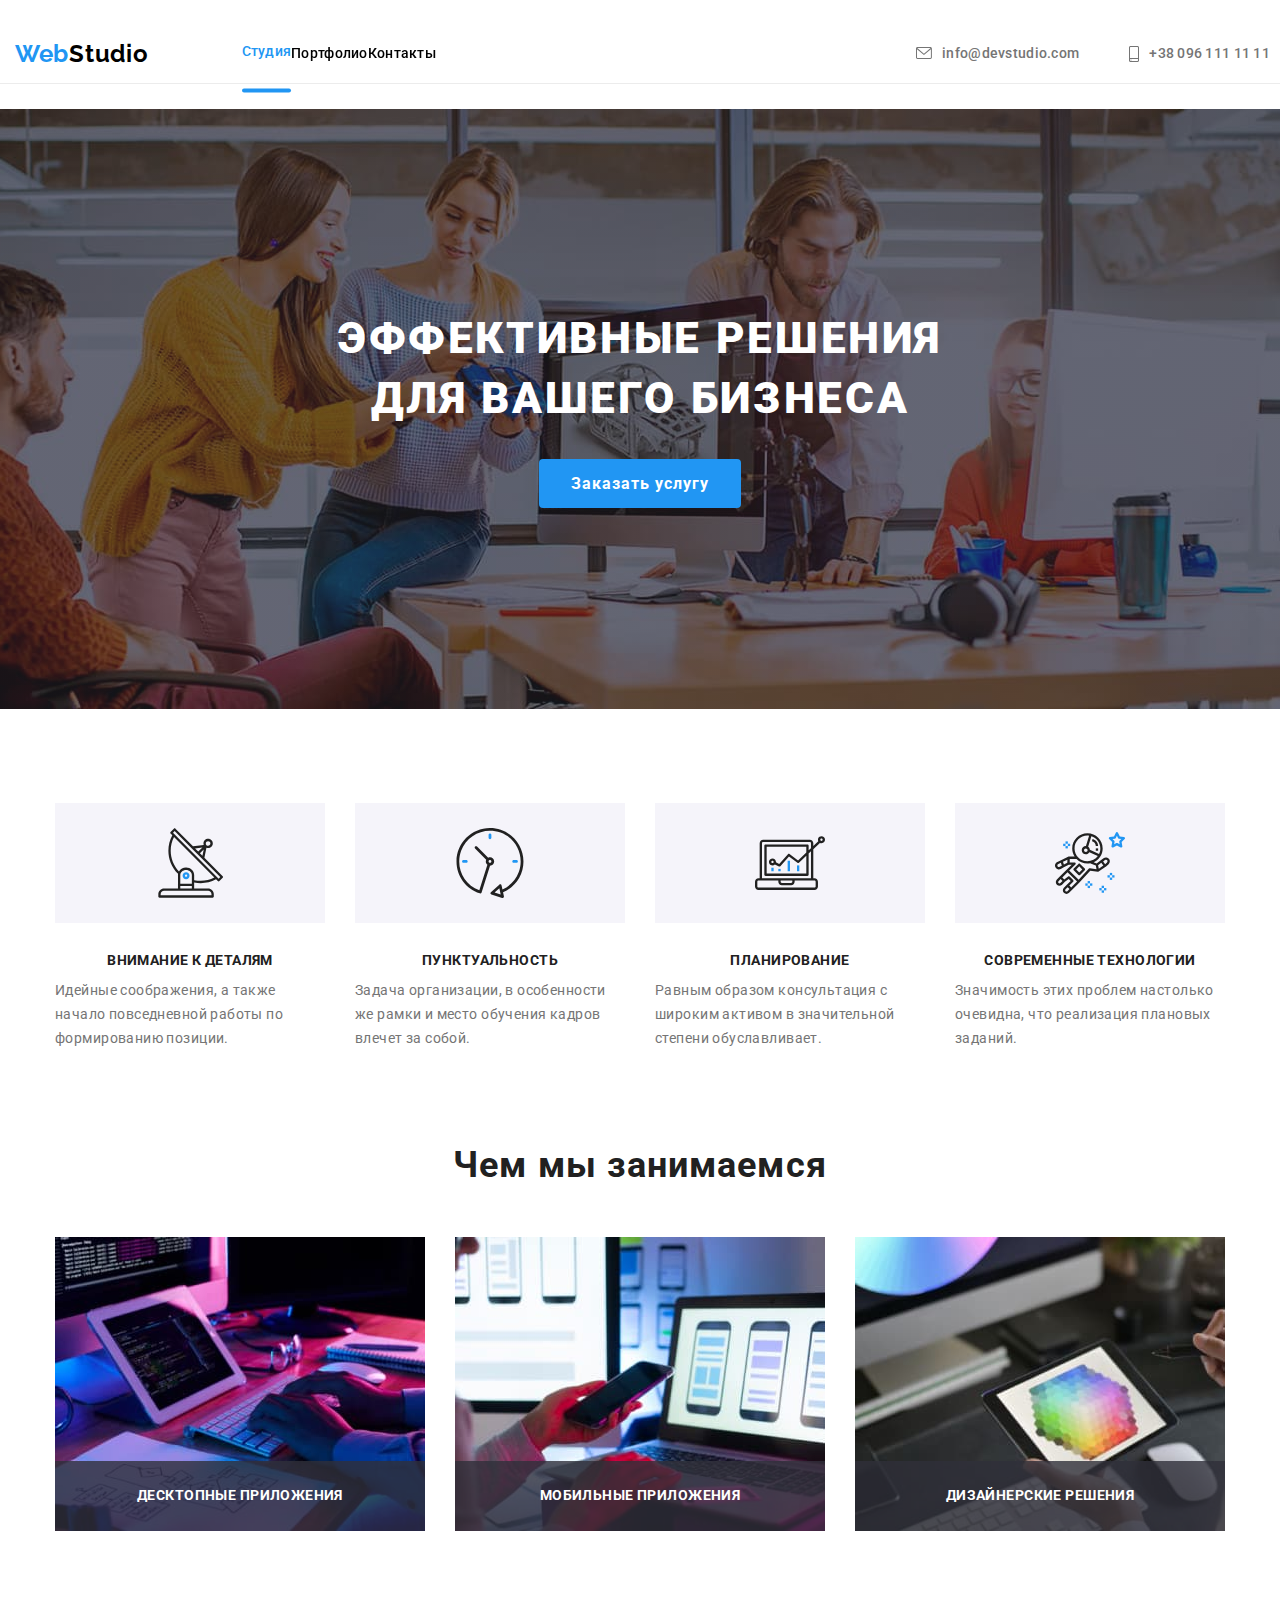
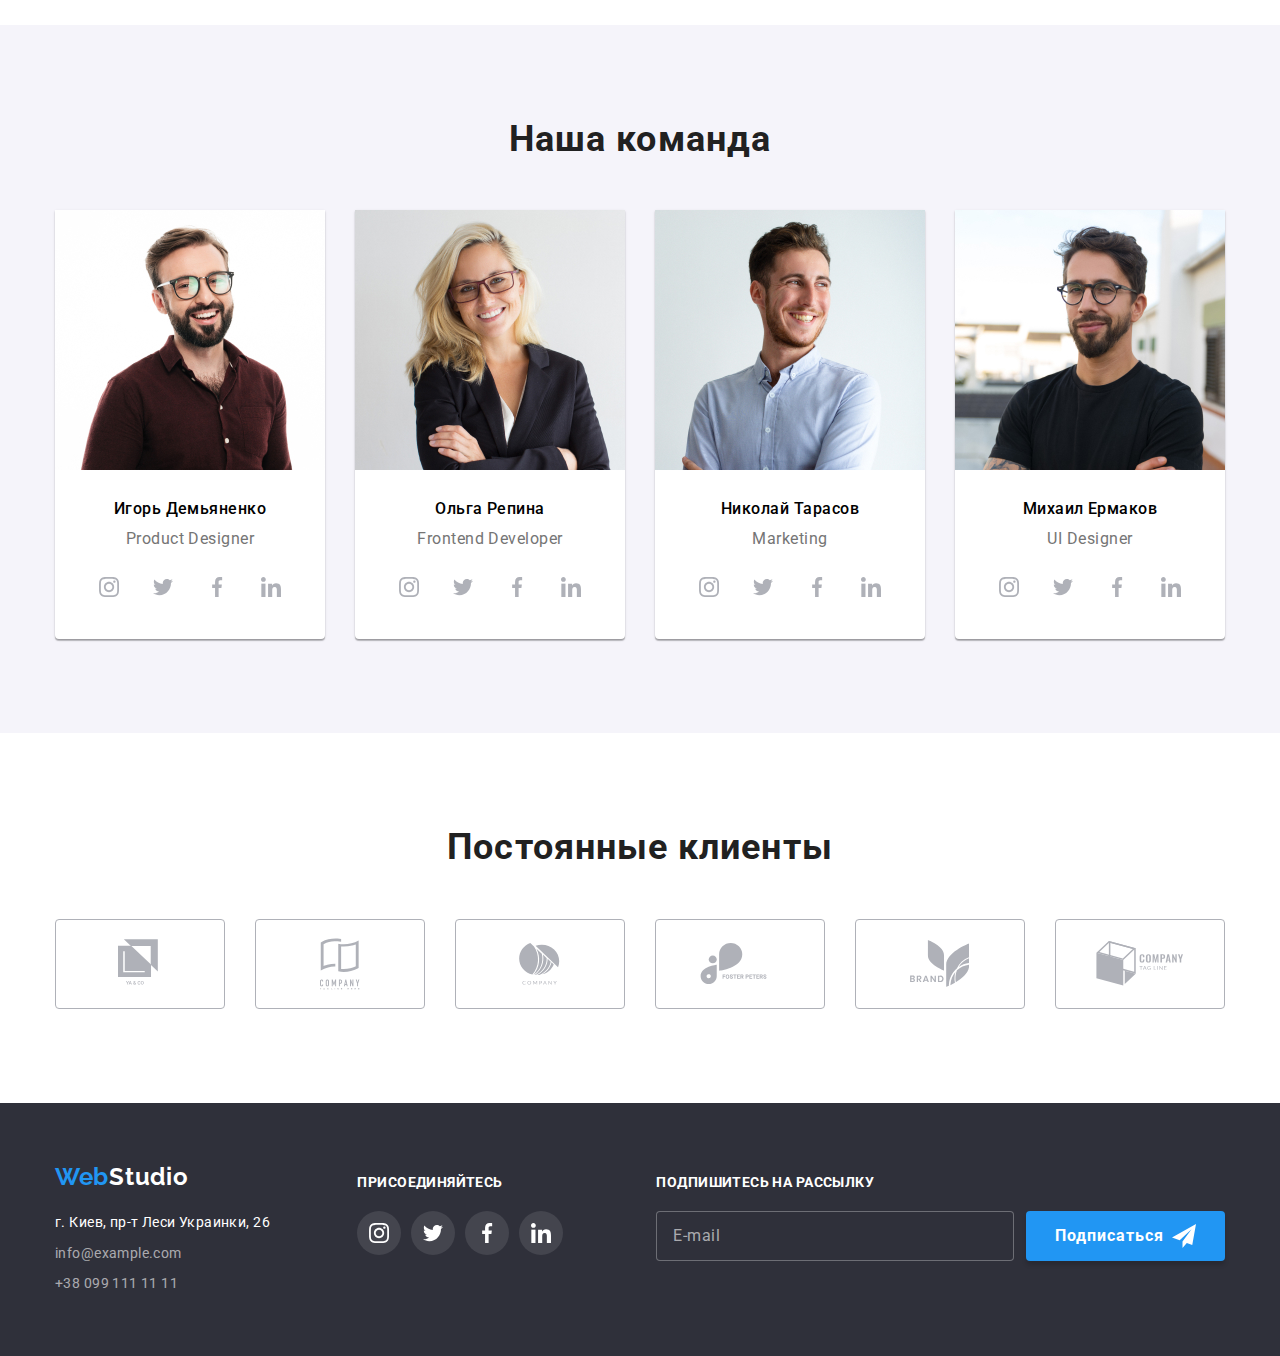
==== commit 1d1ffffc: "finished mobile version" ====
--- a/index.html
+++ b/index.html
@@ -11,42 +11,81 @@
         rel="stylesheet">
 </head>
 <body>
-    <!-- <header class="page-header">
-        <div class="header container">
-            <nav class="navigation">
+    <header class="page-header">
+        <div class="header-tumb">
+            <div class="menu-container" data-menu>
+                    <ul class="menu-container-list">
+                        <li class="navigation-item ">
+                            <a class="navigation-link current" href="index.html">Студия</a>
+                        </li>
+                        <li class="navigation-item">
+                            <a class="navigation-link" href="portfolio.html">Портфолио</a>
+                        </li>
+                        <li class="navigation-item">
+                            <a class="navigation-link" href="#contacts">Контакты</a>
+                        </li>
+                    </ul>
+                    <address class="menu-container-address">
+                        <ul class="header-address-list">
+                            <li class="header-address-item">
+                                <a class="header-mail" href="mailto:info@devstudio.com">
+                                    <svg class="envelope-svg" width="16" height="12">
+                                        <use href="./images/sprite.svg#envelope"></use>
+                                    </svg>
+                                    info@devstudio.com</a>
+                            </li>
+                            <li class="header-address-item">
+                                <a class="header-tel" href="tel:+380961111111">
+                                    <svg class="smartphone-svg" width="10" height="16">
+                                        <use href="./images/sprite.svg#smartphone"></use>
+                                    </svg>
+                                    +38 096 111 11 11</a>
+                            </li>
+                        </ul>
+                    </address>
+            </div>
+            <div class="header ">
                 <a href="index.html" class="logo" aria-label="логотип сайта"><span class="logo-part">Web</span>Studio</a>
-                <ul class="navigation-list">
-                    <li class="navigation-item">
-                        <a class="navigation-link current" href="index.html">Студия</a>
-                    </li>
-                    <li class="navigation-item">
-                        <a class="navigation-link" href="portfolio.html">Портфолио</a>
-                    </li>
-                    <li class="navigation-item">
-                        <a class="navigation-link" href="#contacts">Контакты</a>
-                    </li>
-                </ul>
-            </nav>
-            <address class="header-address">
-                <ul class="header-address-list">
-                    <li class="header-address-item">
-                        <a class="header-mail" href="mailto:info@devstudio.com">
-                          <svg class="envelope-svg" width="16" height="12">
-                              <use href="./images/sprite.svg#envelope"></use>
-                          </svg>
-                            info@devstudio.com</a>
-                    </li>
-                    <li class="header-address-item">
-                        <a class="header-tel" href="tel:+380961111111">
-                            <svg class="smartphone-svg" width="10" height="16">
-                                <use href="./images/sprite.svg#smartphone"></use>
-                            </svg>
-                            +38 096 111 11 11</a>
-                    </li>
-                </ul>
-            </address>
+                <nav class="navigation">
+                    <ul class="navigation-list">
+                        <li class="navigation-item">
+                            <a class="navigation-link current" href="index.html">Студия</a>
+                        </li>
+                        <li class="navigation-item">
+                            <a class="navigation-link" href="portfolio.html">Портфолио</a>
+                        </li>
+                        <li class="navigation-item">
+                            <a class="navigation-link" href="#contacts">Контакты</a>
+                        </li>
+                    </ul>
+                    <button type="button" class="nav-button is-open" aria-expanded="false" data-menu-button>
+                        <svg width="40" height="40px" aria-label="Переключатель мобильного меню">
+                            <use class="icon-menu" href="./images/sprite.svg#icon-menu_40px"></use>
+                            <use class="icon-cross" href="./images/sprite.svg#icon-close_40px"></use>
+                        </svg>
+                    </button>
+                </nav>
+                <address class="header-address">
+                    <ul class="header-address-list">
+                        <li class="header-address-item">
+                            <a class="header-mail" href="mailto:info@devstudio.com">
+                                <svg class="envelope-svg" width="16" height="12">
+                                    <use href="./images/sprite.svg#envelope"></use>
+                                </svg>
+                                info@devstudio.com</a>
+                        </li>
+                        <li class="header-address-item">
+                            <a class="header-tel" href="tel:+380961111111">
+                                <svg class="smartphone-svg" width="10" height="16">
+                                    <use href="./images/sprite.svg#smartphone"></use>
+                                </svg>
+                                +38 096 111 11 11</a>
+                        </li>
+                    </ul>
+                </address>
+            </div>
         </div>
-    </header> -->
+    </header>
     <main>
         <!--Hero-->
         <section class="hero">  
@@ -470,7 +509,7 @@
                     <input class="modal-form-policy visually-hidden" id="user-policy" type="checkbox" name="user_policy"
                         value="accept-policy">
                     <label class="modal-form-policy-text" for="user-policy">
-                        <span class="modal-policy-text">Соглашаюсь с рассылкой ипринимаю</span>
+                        <span class="modal-policy-text">Соглашаюсь с рассылкой и принимаю</span>
                         <a class="modal-policy-link" href="#">Условия договора</a>
                     </label>
                 <button class="modal-form-btn" type="submit">Отправить</button>
@@ -482,6 +521,7 @@
             </button>
         </div>
     </div>
+    <script src="./js/menu.js"></script>
     <script src="./js/modal.js"></script>
 </body>
 </html> --- a/css/main.min.css
+++ b/css/main.min.css
@@ -1,2 +1,2 @@
-.visually-hidden{position:absolute;width:1px;height:1px;margin:-1px;border:0;padding:0;white-space:nowrap;clip-path:inset(100%);clip:rect(0 0 0 0);overflow:hidden}body{font-family:"Roboto",sans-serif}h1,h2,h3,h4,h5,h6{margin:0}ul,ol{margin:0;padding:0;list-style:none}a{margin:0;padding:0;text-decoration:none}img{display:block}p{margin:0}.current::after{content:'';position:absolute;display:block;width:100%;height:4px;border-radius:4px;background-color:#2196f3;transform:translateY(27.5px)}.container{width:100%;padding:0 15px}@media screen and (min-width: 480px){.container{max-width:480px;margin:0 auto}}@media screen and (min-width: 768px){.container{max-width:768px}}@media screen and (min-width: 1200px){.container{max-width:1200px}}.title{font-weight:700;font-size:28px;line-height:1.17;text-align:center;letter-spacing:0.03em;color:#212121;margin-bottom:30px}@media screen and (min-width: 1200px){.title{margin-bottom:50px;font-size:36px;line-height:1.16}}.logo{font-family:'Raleway', sans-serif;font-weight:700;font-size:26px;line-height:1.2;letter-spacing:0.03em;color:#000000;transition:color 250ms cubic-bezier(0.4, 0, 0.2, 1)}.logo .logo-part{color:#2196f3}.logo:hover,.logo:focus{color:#2196f3}.social-list{display:flex;justify-content:space-between;width:206px;margin-top:16px;margin-left:auto;margin-right:auto}.social-list-link{display:flex;justify-content:center;align-items:center;width:44px;height:44px;border-radius:50%;color:#afb1b8;transition:color 250ms cubic-bezier(0.4, 0, 0.2, 1),background-color 250ms cubic-bezier(0.4, 0, 0.2, 1)}.social-list-link:hover,.social-list-link:focus{color:#ffffff;background-color:#2196f3}.social-logo{fill:currentColor}.navigation{display:flex}.navigation-list{display:flex;align-items:center}.navigation-list .current{color:#2196f3}.navigation-item:not(:last-child){margin-right:50px}.navigation-link{position:relative;font-weight:500;font-size:14px;line-height:1.14;letter-spacing:0.02em;color:var(--main-font-color);padding-top:30px;padding-bottom:30px;transition:color 250ms cubic-bezier(0.4, 0, 0.2, 1)}.navigation-link:hover,.navigation-link:focus{color:#2196f3}.envelope-svg{margin-right:10px;fill:currentColor}.smartphone-svg{margin-right:10px;fill:currentColor}.header-mail,.header-tel{display:flex;align-items:center;font-style:normal;font-weight:500;font-size:14px;line-height:1.14;letter-spacing:0.02em;color:#757575;transition:color 250ms cubic-bezier(0.4, 0, 0.2, 1)}.header-mail:hover,.header-mail:focus,.header-tel:hover,.header-tel:focus{color:#2196f3}.footer-social-title{margin-bottom:20px;font-family:Roboto;font-weight:700;font-size:14px;line-height:1.14;letter-spacing:0.03em;text-transform:uppercase;color:#fff}.footer-social-link{display:flex;justify-content:center;align-items:center;width:44px;height:44px;border-radius:50%;color:#fff;border-radius:50%;background-color:rgba(255,255,255,0.1);transition:color 250ms cubic-bezier(0.4, 0, 0.2, 1),background-color 250ms cubic-bezier(0.4, 0, 0.2, 1)}.footer-social-link:hover,.footer-social-link:focus{background-color:#2196f3}.footer-social-logo{fill:currentColor}.footer-social-list{display:flex;justify-content:center}.footer-social-item:not(:last-child){margin-right:10px}@media screen and (min-width: 768px) and (max-width: 1200px){.footer-social{margin-top:6px}}@media screen and (min-width: 1200px){.footer-social{margin-top:12px}}address{margin-top:20px;margin-bottom:60px}.footer-address-item{font-style:normal;font-weight:400;font-size:14px;line-height:1.71;letter-spacing:0.03em;color:#fff}.footer-address-item:not(:last-child){margin-bottom:7px}.footer-address-link{font-style:normal;color:rgba(255,255,255,0.6)}@media screen and (min-width: 1200px){address{margin-bottom:0px}}.footer-logo{color:#fff}.footer-form{margin-top:60px}.footer-form-title{font-family:"Roboto",sans-serif;font-weight:700;font-size:14px;line-height:1.14;letter-spacing:0.03em;text-transform:uppercase;color:#fff}.footer-form-input{width:100%;height:50px;border:1px solid rgba(255,255,255,0.3);border-radius:4px;background-color:#2f303a;margin-top:20px;padding-left:16px}.footer-form-input::placeholder{font-family:"Roboto",sans-serif;font-style:400;font-weight:normal;font-size:16px;line-height:1.42;letter-spacing:0.03em;color:rgba(255,255,255,0.6)}.footer-form-input:not(:placeholder-shown){font-family:"Roboto",sans-serif;font-style:400;font-weight:normal;font-size:16px;line-height:1.42;letter-spacing:0.03em;color:rgba(255,255,255,0.6)}.footer-form-btn{display:flex;align-items:center;font-family:"Roboto",sans-serif;font-weight:700;font-size:16px;line-height:1.87;text-align:center;letter-spacing:0.06em;color:#fff;background-color:#2196f3;box-shadow:0px 4px 4px rgba(0,0,0,0.15);border:none;border-radius:4px;padding:10px 29px;margin:0 auto;margin-top:20px;cursor:pointer}.footer-form-svg{margin-left:8px}@media screen and (min-width: 768px){.footer-address-social-wrapper{display:flex;justify-content:space-between;margin:0 auto;width:593px}.footer-form{margin-top:0px}.footer-form-input{width:450px}}@media screen and (min-width: 1200px){.footer-form{margin-top:12px;margin-left:93px}.footer-form-input{width:358px}.footer-form-input{width:358px}.footer-address-social-wrapper{width:513px;margin:0}.footer-form-wrapper{display:flex}.footer-form-btn{margin-left:12px}}.header{display:flex;align-items:center}.page-header{padding-top:24px;padding-bottom:25px}.page-header .logo{margin-right:93px}.header-address-list{display:flex}.header-address-item:not(:last-child){margin-right:50px}.header-address{margin-left:auto;margin-top:0}.header-border{border-bottom:1px solid #ececec}.hero{background-image:linear-gradient(rgba(47,48,58,0.4), rgba(47,48,58,0.4)),url("../images/hero-mobile.jpg");background-repeat:no-repeat;max-width:480px;height:400px;padding:118px 15px;margin:0 auto;text-align:center;background-color:#c4c4c4;background-size:480px 400px;background-position:center}.hero-title{font-weight:900;font-size:26px;line-height:1.61;margin-bottom:30px;letter-spacing:0.06em;text-transform:uppercase;color:#fff}.hero-button{padding:9px 31px;border-radius:4px;border:1px solid transparent;cursor:pointer;font-family:"Roboto",sans-serif;font-weight:700;font-size:16px;line-height:1.85;letter-spacing:0.06em;text-decoration:none;background:#2196f3;color:#fff}@media screen and (min-device-pixel-ratio: 2) and (min-width: 320px), screen and (min-resolution: 192dpi) and (min-width: 320px), screen and (min-resolution: 2dppx) and (min-width: 320px){.hero{background-image:linear-gradient(rgba(47,48,58,0.4), rgba(47,48,58,0.4)),url("../images/hero-mobile@2x.jpg")}}@media screen and (min-width: 481px){.hero{background-image:linear-gradient(rgba(47,48,58,0.4), rgba(47,48,58,0.4)),url("../images/hero-tablet.jpg");background-size:768px 400px;max-width:768px}}@media screen and (min-device-pixel-ratio: 2) and (min-width: 481px), screen and (min-resolution: 192dpi) and (min-width: 481px), screen and (min-resolution: 2dppx) and (min-width: 481px){.hero{background-image:linear-gradient(rgba(47,48,58,0.4), rgba(47,48,58,0.4)),url("../images/hero-tablet@2x.jpg")}}@media screen and (min-width: 769px){.hero{background-image:linear-gradient(rgba(47,48,58,0.4), rgba(47,48,58,0.4)),url("../images/hero.jpg");background-size:1600px 600px;max-width:1600px;height:600px;padding-top:200px;padding-bottom:200px}.hero-title{font-size:44px;line-height:1.36}}@media screen and (min-device-pixel-ratio: 2) and (min-width: 769px), screen and (min-resolution: 192dpi) and (min-width: 769px), screen and (min-resolution: 2dppx) and (min-width: 769px){.hero{background-image:linear-gradient(rgba(47,48,58,0.4), rgba(47,48,58,0.4)),url("../images/hero@2x.jpg")}}.advantages-group{display:flex;justify-content:center;align-items:center;height:120px;background-color:#f5f4fa;margin-bottom:30px}.advantages{padding-top:60px;padding-bottom:30px}.advantages-title{font-weight:700;font-size:14px;line-height:1.14;letter-spacing:0.03em;color:#212121;text-transform:uppercase;text-align:center;margin-bottom:10px}.advantages-title-description{font-weight:400;font-size:14px;line-height:1.71;letter-spacing:0.03em;color:#757575;margin-bottom:30px}@media screen and (min-width: 768px){.advantages-list{margin-left:-15px;margin-right:-15px;margin-bottom:-30px;display:flex;flex-wrap:wrap}.advantages-item{margin-left:15px;margin-right:15px;width:calc((100% - 4 * 15px) / 2)}.advantages-title-description{margin-bottom:30px}.advantages{padding-bottom:60px}}@media screen and (min-width: 1200px){.advantages-group{width:270px}.advantages{padding-top:94px;padding-bottom:94px}.advantages-list{flex-wrap:nowrap}}.examples-overlay{position:absolute;bottom:0;left:0;width:100%;padding-top:27px;padding-bottom:27px;margin:0;font-family:"Roboto",sans-serif;font-weight:700;font-size:14px;line-height:1.14;text-align:center;letter-spacing:0.03em;text-transform:uppercase;color:#fff;background:rgba(47,48,58,0.8)}.examples-item{position:relative}.examples-item:not(:last-child){margin-right:30px}.examples-list{display:flex}.our-works{padding-bottom:94px}@media screen and (max-width: 1200px){.our-works{display:none}}.our-team{background-color:#f5f4fa;padding-top:94px;padding-bottom:30px}.our-team-element{padding-top:30px;padding-bottom:24px}.our-team-item{background-color:#ffffff;box-shadow:0px 1px 3px rgba(0,0,0,0.12),0px 1px 1px rgba(0,0,0,0.14),0px 2px 1px rgba(0,0,0,0.2);border-radius:0px 0px 4px 4px;margin-bottom:30px}.team-title{margin-bottom:11px;font-weight:500;font-size:16px;line-height:1.18;text-align:center;letter-spacing:0.03em;color:var(--main-font-color)}.team-description{margin-top:0;margin-bottom:0;font-weight:400;font-size:16px;line-height:1.18;text-align:center;letter-spacing:0.03em;color:#757575}.our-team-img{width:100%}@media screen and (min-width: 768px){.our-team-item{margin:15px;width:calc((100% - 4 * 15px) / 2)}.our-team-list{display:flex;flex-wrap:wrap;margin:-15px}.our-team{padding-bottom:60px}}@media screen and (min-width: 1200px){.our-team-element{padding-bottom:30px}.our-team{padding-bottom:94px}.our-team-item{width:calc((100% - 8 * 15px) / 4)}}.our-clients{padding-top:94px;padding-bottom:60px}.clients-list{display:flex;flex-wrap:wrap;margin:-15px}.clients-list-item{margin:15px;width:calc((100% - 4 * 15px) / 2)}.clients-list-link{display:flex;justify-content:center;align-items:center;height:90px;border:1px solid #afb1b8;box-sizing:border-box;border-radius:4px;color:#afb1b8;transition:color 250ms cubic-bezier(0.4, 0, 0.2, 1),border 250ms cubic-bezier(0.4, 0, 0.2, 1)}.clients-list-link:hover,.clients-list-link:focus{border:1px solid #2196f3;color:#2196f3}.clients-logo{fill:currentColor}@media screen and (min-width: 768px){.clients-list-item{width:calc((100% - 6 * 15px) / 3)}}@media screen and (min-width: 1200px){.clients-list-item{width:calc((100% - 12 * 15px) / 6)}.our-clients{padding-bottom:94px}}footer{padding-top:60px;padding-bottom:60px;background-color:#2f303a}@media screen and (min-width: 320px) and (max-width: 1200px){footer{text-align:center}}@media screen and (min-width: 1200px){.footer-wrapper{display:flex}}.filter{display:flex;justify-content:center;margin-bottom:50px}.filter-list:not(:last-child){margin-right:8px}.btn{padding:6px 22px;border-radius:4px;border:0;font-family:"Roboto",sans-serif;font-weight:500;font-size:16px;line-height:1.62;letter-spacing:0.03em;color:var(--main-font-color);background-color:#f5f4fa;transition:color 250ms cubic-bezier(0.4, 0, 0.2, 1),background-color 250ms cubic-bezier(0.4, 0, 0.2, 1),box-shadow 250ms cubic-bezier(0.4, 0, 0.2, 1)}.btn:hover,.btn:focus{color:#fff;background-color:#2196f3;box-shadow:0px 3px 1px rgba(0,0,0,0.1),0px 1px 2px rgba(0,0,0,0.08),0px 2px 2px rgba(0,0,0,0.12)}.overlay{position:absolute;top:1px;left:0;margin:0;width:100%;height:100%;padding:63px 24px;font-family:var(--main-font);font-weight:400;font-size:18px;line-height:1.55;letter-spacing:0.03em;color:#fff;background:rgba(33,150,243,0.9);transform:translateY(100%);transition:transform 250ms cubic-bezier(0.4, 0, 0.2, 1)}.portfolio-link:hover .overlay,.portfolio-link:focus .overlay{transform:translateY(0)}.portfolio-img-overlay{position:relative;overflow:hidden}.portfolio{padding-top:94px;padding-bottom:94px}.portfolio-list{display:flex;flex-wrap:wrap;margin-left:-30px;margin-top:-30px}.portfolio-item{margin-left:30px;margin-top:30px;flex-basis:calc(100% / 3 - 30px)}.portfolio-link{display:block;transition:box-shadow 250ms cubic-bezier(0.4, 0, 0.2, 1)}.portfolio-link:hover,.portfolio-link:focus{box-shadow:0px 1px 1px rgba(0,0,0,0.12),0px 4px 4px rgba(0,0,0,0.06),1px 4px 6px rgba(0,0,0,0.16)}.portfolio-title{font-weight:700;font-size:18px;line-height:2;letter-spacing:0.06em;color:#212121;padding-bottom:4px}.portfolio-description{font-weight:400;font-size:16px;line-height:1.87;letter-spacing:0.03em;color:#757575;margin-top:0;margin-bottom:0}.portfolio-item-description{padding:20px 24px;border-right:1px solid #eeeeee;border-bottom:1px solid #eeeeee;border-left:1px solid #eeeeee}.backdrop{position:fixed;top:0;left:0;width:100%;height:100%;background:rgba(0,0,0,0.2);opacity:1;transition:opacity 250ms cubic-bezier(0.4, 0, 0.2, 1)}.backdrop.is-hidden{opacity:0;visibility:hidden;pointer-events:none}.modal{position:absolute;top:50%;left:50%;min-width:528px;min-height:581px;background:#ffffff;box-shadow:0px 1px 3px rgba(0,0,0,0.12),0px 1px 1px rgba(0,0,0,0.14),0px 2px 1px rgba(0,0,0,0.2);border-radius:4px;padding:40px;transform:translate(-50%, -50%) scale(1);transition:250ms cubic-bezier(0.4, 0, 0.2, 1)}.backdrop.is-hidden .modal{scale:0.9}.modal-cross{transition:fill 250ms cubic-bezier(0.4, 0, 0.2, 1)}.modal-cross:hover{fill:#2196f3}.modal-button{position:absolute;top:8px;right:8px;width:30px;height:30px;display:flex;justify-content:center;align-items:center;background:#ffffff;border:1px solid rgba(0,0,0,0.1);border-radius:50%;cursor:pointer}.modal-title{font-family:"Roboto",sans-serif;font-weight:700;font-size:20px;line-height:1.15;letter-spacing:0.03em;text-align:center;color:#212121;display:block;margin-bottom:12px}.modal-form{display:flex;flex-direction:column}.modal-form-input-wrapper{position:relative;display:block;margin-top:4px}.modal-form-input{width:100%;height:40px;border:1px solid rgba(33,33,33,0.2);border-radius:4px;padding-left:42px;transition:border-color 250ms cubic-bezier(0.4, 0, 0.2, 1)}.modal-form-input:focus,.modal-form-input:hover{outline:none;border-color:#2196f3}.modal-form-icon{position:absolute;top:0;left:12px;top:50%;transform:translateY(-50%);width:18px;height:18px;transition:fill 250ms cubic-bezier(0.4, 0, 0.2, 1)}.modal-form-input:focus+.modal-form-icon,.modal-form-input:hover+.modal-form-icon{fill:#2196f3}.modal-form-field{margin-bottom:10px}.modal-form-message{width:100%;height:120px;border:1px solid rgba(33,33,33,0.2);border-radius:4px;padding:12px 16px;margin-top:4px;resize:none}.modal-form-message::placeholder{font-family:"Roboto",sans-serif;font-style:normal;font-weight:400;font-size:12px;line-height:1.6;letter-spacing:0.01em;color:rgba(117,117,117,0.5)}.modal-form-massage-field{margin-bottom:20px}.modal-form-policy-text{display:flex;align-items:center;margin:0 auto;margin-bottom:30px}.modal-form-policy-text::before{content:'';display:inline-block;width:16px;height:15px;border-radius:2px;margin-right:3px;background-image:url("../images/vector.svg")}.modal-form-policy:checked+.modal-form-policy-text::before{background-color:#2196f3;background-image:url("../images/icon check.svg")}.modal-form-font{margin:0;font-family:"Roboto",sans-serif;font-weight:400;font-size:12px;line-height:1.16;letter-spacing:0.01em;color:#757575}.modal-policy-text{font-family:"Roboto",sans-serif;font-weight:400;font-size:14px;line-height:1.71;letter-spacing:0.03em;color:#757575}.modal-policy-link{font-family:"Roboto",sans-serif;font-style:normal;font-weight:400;font-size:14px;line-height:1.71;letter-spacing:0.03em;text-decoration-line:underline;color:#2196f3;margin-left:4px;text-decoration-skip-ink:none}.modal-form-btn{max-width:200px;font-family:"Roboto",sans-serif;font-style:normal;font-weight:700;font-size:16px;line-height:1.87;text-align:center;letter-spacing:0.06em;color:#ffffff;background:#2196f3;box-shadow:0px 4px 4px rgba(0,0,0,0.15);border-radius:4px;border:1px solid transparent;cursor:pointer;padding:10px 55px;display:block;margin:0 auto}
+.visually-hidden{position:absolute;width:1px;height:1px;margin:-1px;border:0;padding:0;white-space:nowrap;clip-path:inset(100%);clip:rect(0 0 0 0);overflow:hidden}body{font-family:"Roboto",sans-serif}h1,h2,h3,h4,h5,h6{margin:0}ul,ol{margin:0;padding:0;list-style:none}a{margin:0;padding:0;text-decoration:none}img{display:block}p{margin:0}.current::after{content:'';display:block;width:100%;height:4px;border-radius:4px;background-color:#2196f3;transform:translateY(27.5px);margin:0 auto}@media screen and (max-width: 768px){.current::after{transform:translateY(8px)}}.container{width:100%;padding:0 15px}@media screen and (min-width: 480px){.container{max-width:480px;margin:0 auto}}@media screen and (min-width: 768px){.container{max-width:768px}}@media screen and (min-width: 1200px){.container{max-width:1200px}}.title{font-weight:700;font-size:28px;line-height:1.17;text-align:center;letter-spacing:0.03em;color:#212121;margin-bottom:30px}@media screen and (min-width: 1200px){.title{margin-bottom:50px;font-size:36px;line-height:1.16}}.logo{font-family:'Raleway', sans-serif;font-weight:700;font-size:24px;line-height:1.16;letter-spacing:0.03em;color:#000000;transition:color 250ms cubic-bezier(0.4, 0, 0.2, 1)}.logo .logo-part{color:#2196f3}.logo:hover,.logo:focus{color:#2196f3}.social-list{display:flex;justify-content:space-between;width:206px;margin-top:16px;margin-left:auto;margin-right:auto}.social-list-link{display:flex;justify-content:center;align-items:center;width:44px;height:44px;border-radius:50%;color:#afb1b8;transition:color 250ms cubic-bezier(0.4, 0, 0.2, 1),background-color 250ms cubic-bezier(0.4, 0, 0.2, 1)}.social-list-link:hover,.social-list-link:focus{color:#ffffff;background-color:#2196f3}.social-logo{fill:currentColor}.navigation{display:flex}.navigation-list{display:flex;align-items:center}.navigation-list .current{color:#2196f3}.navigation-link{position:relative;font-weight:500;font-size:14px;line-height:1.14;letter-spacing:0.02em;color:var(--main-font-color);transition:color 250ms cubic-bezier(0.4, 0, 0.2, 1)}.navigation-link:hover,.navigation-link:focus{color:#2196f3}@media screen and (max-width: 768px){.navigation-list{display:none}.navigation-link{display:inline-block;font-size:18px;line-height:1.16}.navigation-item{margin-bottom:40px}.navigation-item:first-child{margin-bottom:52px}.menu-container-list .current{color:#2196f3}}.envelope-svg{margin-right:10px;fill:currentColor}.smartphone-svg{margin-right:10px;fill:currentColor}.header-mail,.header-tel{display:flex;align-items:center;font-style:normal;font-weight:500;font-size:14px;line-height:1.14;letter-spacing:0.02em;color:#757575;transition:color 250ms cubic-bezier(0.4, 0, 0.2, 1)}.header-mail:hover,.header-mail:focus,.header-tel:hover,.header-tel:focus{color:#2196f3}@media screen and (max-width: 768px){.header-address{display:none}.header-mail{font-size:18px;line-height:1.16;width:200px;margin:0 auto;margin-bottom:16px}.header-tel{font-size:18px;line-height:1.16;width:178px;margin:0 auto}}.footer-social-title{margin-bottom:20px;font-family:Roboto;font-weight:700;font-size:14px;line-height:1.14;letter-spacing:0.03em;text-transform:uppercase;color:#fff}.footer-social-link{display:flex;justify-content:center;align-items:center;width:44px;height:44px;border-radius:50%;color:#fff;border-radius:50%;background-color:rgba(255,255,255,0.1);transition:color 250ms cubic-bezier(0.4, 0, 0.2, 1),background-color 250ms cubic-bezier(0.4, 0, 0.2, 1)}.footer-social-link:hover,.footer-social-link:focus{background-color:#2196f3}.footer-social-logo{fill:currentColor}.footer-social-list{display:flex;justify-content:center}.footer-social-item:not(:last-child){margin-right:10px}@media screen and (min-width: 768px) and (max-width: 1200px){.footer-social{margin-top:6px}}@media screen and (min-width: 1200px){.footer-social{margin-top:12px}}address{margin-top:20px;margin-bottom:60px}.footer-address-item{font-style:normal;font-weight:400;font-size:14px;line-height:1.71;letter-spacing:0.03em;color:#fff}.footer-address-item:not(:last-child){margin-bottom:7px}.footer-address-link{font-style:normal;color:rgba(255,255,255,0.6)}@media screen and (min-width: 1200px){address{margin-bottom:0px}}.footer-logo{color:#fff}.footer-form{margin-top:60px}.footer-form-title{font-family:"Roboto",sans-serif;font-weight:700;font-size:14px;line-height:1.14;letter-spacing:0.03em;text-transform:uppercase;color:#fff}.footer-form-input{width:100%;height:50px;border:1px solid rgba(255,255,255,0.3);border-radius:4px;background-color:#2f303a;margin-top:20px;padding-left:16px}.footer-form-input::placeholder{font-family:"Roboto",sans-serif;font-style:400;font-weight:normal;font-size:16px;line-height:1.42;letter-spacing:0.03em;color:rgba(255,255,255,0.6)}.footer-form-input:not(:placeholder-shown){font-family:"Roboto",sans-serif;font-style:400;font-weight:normal;font-size:16px;line-height:1.42;letter-spacing:0.03em;color:rgba(255,255,255,0.6)}.footer-form-btn{display:flex;align-items:center;font-family:"Roboto",sans-serif;font-weight:700;font-size:16px;line-height:1.87;text-align:center;letter-spacing:0.06em;color:#fff;background-color:#2196f3;box-shadow:0px 4px 4px rgba(0,0,0,0.15);border:none;border-radius:4px;padding:10px 29px;margin:0 auto;margin-top:20px;cursor:pointer}.footer-form-svg{margin-left:8px}@media screen and (min-width: 768px){.footer-address-social-wrapper{display:flex;justify-content:space-between;margin:0 auto;width:593px}.footer-form{margin-top:0px}.footer-form-input{width:450px}}@media screen and (min-width: 1200px){.footer-form{margin-top:12px;margin-left:93px}.footer-form-input{width:358px}.footer-form-input{width:358px}.footer-address-social-wrapper{width:513px;margin:0}.footer-form-wrapper{display:flex}.footer-form-btn{margin-left:12px}}.header{z-index:999;position:fixed;display:flex;justify-content:space-between;align-items:center;width:100%;height:60px;padding-left:15px;padding-right:10px;background-color:#ffffff;border-bottom:1px solid #ececec}.header-tumb{position:relative;height:60px}.nav-button{margin:0;padding:0;border:none}.nav-button:hover{fill:#2196f3;outline-style:none}.nav-button .icon-menu{display:none}.nav-button.is-open .icon-menu{display:block}.nav-button.is-open .icon-cross{display:none}.menu-container{z-index:2;transform:translateY(-110%);transition:250ms cubic-bezier(0.4, 0, 0.2, 1);top:60px;position:fixed;background-color:#fff;width:100%;height:393px;box-shadow:0px 4px 8px rgba(0,0,0,0.04),0px 2px 4px rgba(0,0,0,0.08),0px 1px 3px rgba(0,0,0,0.16)}.menu-container.is-open{transform:translateY(0)}.menu-container-list{text-align:center;margin-top:60px}.menu-container-address{margin-top:60px}@media screen and (min-width: 768px){.menu-container,.nav-button{display:none}.header{display:flex;align-items:center}.page-header{padding-top:24px;padding-bottom:25px}.page-header .logo{margin-right:93px}.header-address-list{display:flex}.header-address-item:not(:last-child){margin-right:50px}.header-address{margin-left:auto;margin-top:0}.header-border{border-bottom:1px solid #ececec}}.hero{background-image:linear-gradient(rgba(47,48,58,0.4), rgba(47,48,58,0.4)),url("../images/hero-mobile.jpg");background-repeat:no-repeat;max-width:480px;height:400px;padding:118px 15px;margin:0 auto;text-align:center;background-color:#c4c4c4;background-size:480px 400px;background-position:center}.hero-title{font-weight:900;font-size:26px;line-height:1.61;margin-bottom:30px;letter-spacing:0.06em;text-transform:uppercase;color:#fff}.hero-button{padding:9px 31px;border-radius:4px;border:1px solid transparent;cursor:pointer;font-family:"Roboto",sans-serif;font-weight:700;font-size:16px;line-height:1.85;letter-spacing:0.06em;text-decoration:none;background:#2196f3;color:#fff}.hero-button:hover{outline-style:none}@media screen and (min-device-pixel-ratio: 2) and (min-width: 320px), screen and (min-resolution: 192dpi) and (min-width: 320px), screen and (min-resolution: 2dppx) and (min-width: 320px){.hero{background-image:linear-gradient(rgba(47,48,58,0.4), rgba(47,48,58,0.4)),url("../images/hero-mobile@2x.jpg")}}@media screen and (min-width: 481px){.hero{background-image:linear-gradient(rgba(47,48,58,0.4), rgba(47,48,58,0.4)),url("../images/hero-tablet.jpg");background-size:768px 400px;max-width:768px}}@media screen and (min-device-pixel-ratio: 2) and (min-width: 481px), screen and (min-resolution: 192dpi) and (min-width: 481px), screen and (min-resolution: 2dppx) and (min-width: 481px){.hero{background-image:linear-gradient(rgba(47,48,58,0.4), rgba(47,48,58,0.4)),url("../images/hero-tablet@2x.jpg")}}@media screen and (min-width: 769px){.hero{background-image:linear-gradient(rgba(47,48,58,0.4), rgba(47,48,58,0.4)),url("../images/hero.jpg");background-size:1600px 600px;max-width:1600px;height:600px;padding-top:200px;padding-bottom:200px}.hero-title{font-size:44px;line-height:1.36}}@media screen and (min-device-pixel-ratio: 2) and (min-width: 769px), screen and (min-resolution: 192dpi) and (min-width: 769px), screen and (min-resolution: 2dppx) and (min-width: 769px){.hero{background-image:linear-gradient(rgba(47,48,58,0.4), rgba(47,48,58,0.4)),url("../images/hero@2x.jpg")}}.advantages-group{display:flex;justify-content:center;align-items:center;height:120px;background-color:#f5f4fa;margin-bottom:30px}.advantages{padding-top:60px;padding-bottom:30px}.advantages-title{font-weight:700;font-size:14px;line-height:1.14;letter-spacing:0.03em;color:#212121;text-transform:uppercase;text-align:center;margin-bottom:10px}.advantages-title-description{font-weight:400;font-size:14px;line-height:1.71;letter-spacing:0.03em;color:#757575;margin-bottom:30px}@media screen and (min-width: 768px){.advantages-list{margin-left:-15px;margin-right:-15px;margin-bottom:-30px;display:flex;flex-wrap:wrap}.advantages-item{margin-left:15px;margin-right:15px;width:calc((100% - 4 * 15px) / 2)}.advantages-title-description{margin-bottom:30px}.advantages{padding-bottom:60px}}@media screen and (min-width: 1200px){.advantages-group{width:270px}.advantages{padding-top:94px;padding-bottom:94px}.advantages-list{flex-wrap:nowrap}}.examples-overlay{position:absolute;bottom:0;left:0;width:100%;padding-top:27px;padding-bottom:27px;margin:0;font-family:"Roboto",sans-serif;font-weight:700;font-size:14px;line-height:1.14;text-align:center;letter-spacing:0.03em;text-transform:uppercase;color:#fff;background:rgba(47,48,58,0.8)}.examples-item{position:relative}.examples-item:not(:last-child){margin-right:30px}.examples-list{display:flex}.our-works{padding-bottom:94px}@media screen and (max-width: 1200px){.our-works{display:none}}.our-team{background-color:#f5f4fa;padding-top:94px;padding-bottom:30px}.our-team-element{padding-top:30px;padding-bottom:24px}.our-team-item{background-color:#ffffff;box-shadow:0px 1px 3px rgba(0,0,0,0.12),0px 1px 1px rgba(0,0,0,0.14),0px 2px 1px rgba(0,0,0,0.2);border-radius:0px 0px 4px 4px;margin-bottom:30px}.team-title{margin-bottom:11px;font-weight:500;font-size:16px;line-height:1.18;text-align:center;letter-spacing:0.03em;color:var(--main-font-color)}.team-description{margin-top:0;margin-bottom:0;font-weight:400;font-size:16px;line-height:1.18;text-align:center;letter-spacing:0.03em;color:#757575}.our-team-img{width:100%}@media screen and (min-width: 768px){.our-team-item{margin:15px;width:calc((100% - 4 * 15px) / 2)}.our-team-list{display:flex;flex-wrap:wrap;margin:-15px}.our-team{padding-bottom:60px}}@media screen and (min-width: 1200px){.our-team-element{padding-bottom:30px}.our-team{padding-bottom:94px}.our-team-item{width:calc((100% - 8 * 15px) / 4)}}.our-clients{padding-top:94px;padding-bottom:60px}.clients-list{display:flex;flex-wrap:wrap;margin:-15px}.clients-list-item{margin:15px;width:calc((100% - 4 * 15px) / 2)}.clients-list-link{display:flex;justify-content:center;align-items:center;height:90px;border:1px solid #afb1b8;box-sizing:border-box;border-radius:4px;color:#afb1b8;transition:color 250ms cubic-bezier(0.4, 0, 0.2, 1),border 250ms cubic-bezier(0.4, 0, 0.2, 1)}.clients-list-link:hover,.clients-list-link:focus{border:1px solid #2196f3;color:#2196f3}.clients-logo{fill:currentColor}@media screen and (min-width: 768px){.clients-list-item{width:calc((100% - 6 * 15px) / 3)}}@media screen and (min-width: 1200px){.clients-list-item{width:calc((100% - 12 * 15px) / 6)}.our-clients{padding-bottom:94px}}footer{padding-top:60px;padding-bottom:60px;background-color:#2f303a}@media screen and (min-width: 320px) and (max-width: 1200px){footer{text-align:center}}@media screen and (min-width: 1200px){.footer-wrapper{display:flex}}.filter{display:flex;flex-wrap:wrap;margin-bottom:25px}.filter-list:not(:last-child){margin-right:8px}.btn{padding:6px 22px;border-radius:4px;border:0;font-family:"Roboto",sans-serif;font-weight:500;font-size:16px;line-height:1.62;letter-spacing:0.03em;color:var(--main-font-color);background-color:#f5f4fa;transition:color 250ms cubic-bezier(0.4, 0, 0.2, 1),background-color 250ms cubic-bezier(0.4, 0, 0.2, 1),box-shadow 250ms cubic-bezier(0.4, 0, 0.2, 1)}.btn:hover,.btn:focus{color:#fff;background-color:#2196f3;box-shadow:0px 3px 1px rgba(0,0,0,0.1),0px 1px 2px rgba(0,0,0,0.08),0px 2px 2px rgba(0,0,0,0.12);outline-style:none}@media screen and (min-width: 320px) and (max-width: 767px){.btn{margin-bottom:15px}}@media screen and (min-width: 768px){.filter{justify-content:center}}@media screen and (min-width: 1200px){.filter{margin-bottom:50px}}.overlay{position:absolute;top:1px;left:0;margin:0;width:100%;height:100%;padding:63px 24px;font-family:var(--main-font);font-weight:400;font-size:18px;line-height:1.55;letter-spacing:0.03em;color:#fff;background:rgba(33,150,243,0.9);transform:translateY(100%);transition:transform 250ms cubic-bezier(0.4, 0, 0.2, 1)}.portfolio-link:hover .overlay,.portfolio-link:focus .overlay{transform:translateY(0)}.portfolio-img{z-index:0;width:100%}.portfolio-img-overlay{position:relative;overflow:hidden}.portfolio{padding-top:60px;padding-bottom:60px}.portfolio-item:not(:last-child){margin-bottom:30px}.portfolio-link{display:block;transition:box-shadow 250ms cubic-bezier(0.4, 0, 0.2, 1)}.portfolio-link:hover,.portfolio-link:focus{box-shadow:0px 1px 1px rgba(0,0,0,0.12),0px 4px 4px rgba(0,0,0,0.06),1px 4px 6px rgba(0,0,0,0.16)}.portfolio-title{font-weight:700;font-size:18px;line-height:2;letter-spacing:0.06em;color:#212121;padding-bottom:4px}.portfolio-description{font-weight:400;font-size:16px;line-height:1.87;letter-spacing:0.03em;color:#757575;margin-top:0;margin-bottom:0}.portfolio-item-description{padding:20px 24px;border-right:1px solid #eeeeee;border-bottom:1px solid #eeeeee;border-left:1px solid #eeeeee}@media screen and (min-width: 768px) and (max-width: 1199px){.portfolio-item-description-tablet{padding-bottom:56px}}@media screen and (min-width: 768px){.portfolio-list{display:flex;flex-wrap:wrap;margin:-15px}.portfolio-item{margin:15px;width:calc((100% - 4 * 15px) / 2)}}@media screen and (min-width: 1200px){.portfolio-item{width:calc((100% - 6 * 15px) / 3)}}.portfolio{padding-bottom:79px}.backdrop{position:fixed;top:0;left:0;width:100%;height:100%;padding:20px;padding-top:93px;background:rgba(0,0,0,0.2);opacity:1;transition:opacity 250ms cubic-bezier(0.4, 0, 0.2, 1)}.backdrop.is-hidden{opacity:0;visibility:hidden;pointer-events:none}.modal{max-width:450px;height:609px;margin:0 auto;background:#ffffff;box-shadow:0px 1px 3px rgba(0,0,0,0.12),0px 1px 1px rgba(0,0,0,0.14),0px 2px 1px rgba(0,0,0,0.2);border-radius:4px;padding:40px;transform:scale(1);transition:250ms cubic-bezier(0.4, 0, 0.2, 1)}.backdrop.is-hidden .modal{scale:0.9}.modal-cross{transition:fill 250ms cubic-bezier(0.4, 0, 0.2, 1)}.modal-cross:hover{fill:#2196f3}.modal-button{position:absolute;top:8px;right:8px;width:30px;height:30px;display:flex;justify-content:center;align-items:center;background:#ffffff;border:1px solid rgba(0,0,0,0.1);border-radius:50%;cursor:pointer}.modal-title{font-family:"Roboto",sans-serif;font-weight:700;font-size:20px;line-height:1.15;letter-spacing:0.03em;text-align:center;color:#212121;display:block;margin-bottom:12px}.modal-form{display:flex;flex-direction:column}.modal-form-input-wrapper{position:relative;display:block;margin-top:4px}.modal-form-input{width:100%;height:40px;border:1px solid rgba(33,33,33,0.2);border-radius:4px;padding-left:42px;transition:border-color 250ms cubic-bezier(0.4, 0, 0.2, 1)}.modal-form-input:focus,.modal-form-input:hover{outline:none;border-color:#2196f3}.modal-form-icon{position:absolute;top:0;left:12px;top:50%;transform:translateY(-50%);width:18px;height:18px;transition:fill 250ms cubic-bezier(0.4, 0, 0.2, 1)}.modal-form-input:focus+.modal-form-icon,.modal-form-input:hover+.modal-form-icon{fill:#2196f3}.modal-form-field{margin-bottom:10px}.modal-form-message{width:100%;height:120px;border:1px solid rgba(33,33,33,0.2);border-radius:4px;padding:12px 16px;margin-top:4px;resize:none}.modal-form-message::placeholder{font-family:"Roboto",sans-serif;font-style:normal;font-weight:400;font-size:12px;line-height:1.6;letter-spacing:0.01em;color:rgba(117,117,117,0.5)}.modal-form-massage-field{margin-bottom:20px}.modal-form-policy-text{display:flex;align-items:center;margin:0 auto;margin-bottom:30px}.modal-form-policy-text::before{content:'';display:inline-block;min-width:16px;height:15px;border-radius:2px;margin-right:8px;background-image:url("../images/vector.svg")}.modal-form-policy:checked+.modal-form-policy-text::before{background-color:#2196f3;background-image:url("../images/icon check.svg")}.modal-form-font{margin:0;font-family:"Roboto",sans-serif;font-weight:400;font-size:12px;line-height:1.16;letter-spacing:0.01em;color:#757575}.modal-policy-text{font-family:"Roboto",sans-serif;font-weight:400;font-size:12px;line-height:1.66;letter-spacing:0.03em;color:#757575}.modal-policy-link{font-family:"Roboto",sans-serif;font-style:normal;font-weight:400;font-size:12px;line-height:1.66;letter-spacing:0.03em;text-decoration-line:underline;color:#2196f3;margin-left:4px;text-decoration-skip-ink:none}.modal-form-btn{max-width:200px;font-family:"Roboto",sans-serif;font-style:normal;font-weight:700;font-size:16px;line-height:1.87;text-align:center;letter-spacing:0.06em;color:#ffffff;background:#2196f3;box-shadow:0px 4px 4px rgba(0,0,0,0.15);border-radius:4px;border:1px solid transparent;cursor:pointer;padding:10px 55px;display:block;margin:0 auto}@media screen and (min-width: 320px) and (max-width: 484px){.modal-policy-text{text-align:center}}@media screen and (min-width: 768px){.modal{min-width:450px;position:absolute;top:50%;left:50%;transform:translate(-50%, -50%);transition-duration:translate 0ms}}@media screen and (min-width: 1200px){.modal-form-policy-text,.modal-policy-link{font-size:14px;line-height:1.71}.modal{max-width:528px;height:581px}}
 /*# sourceMappingURL=main.min.css.map */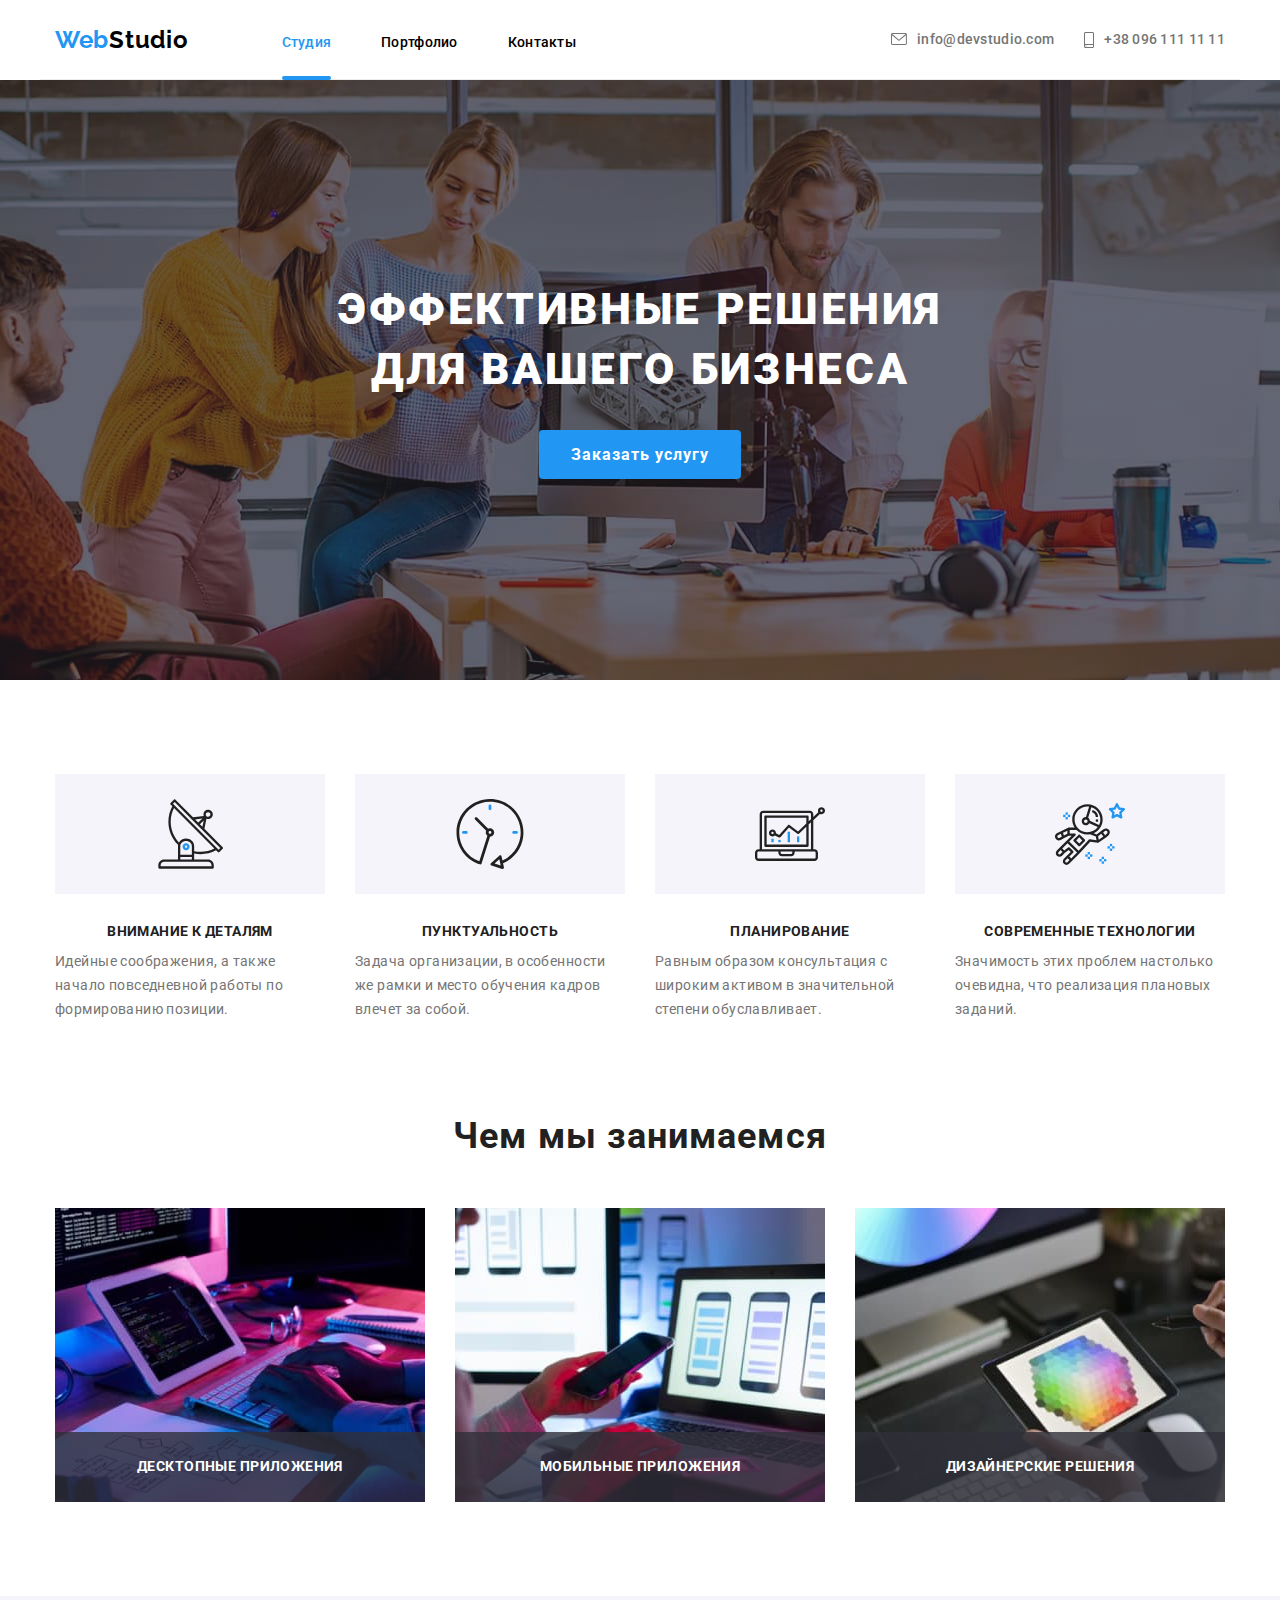
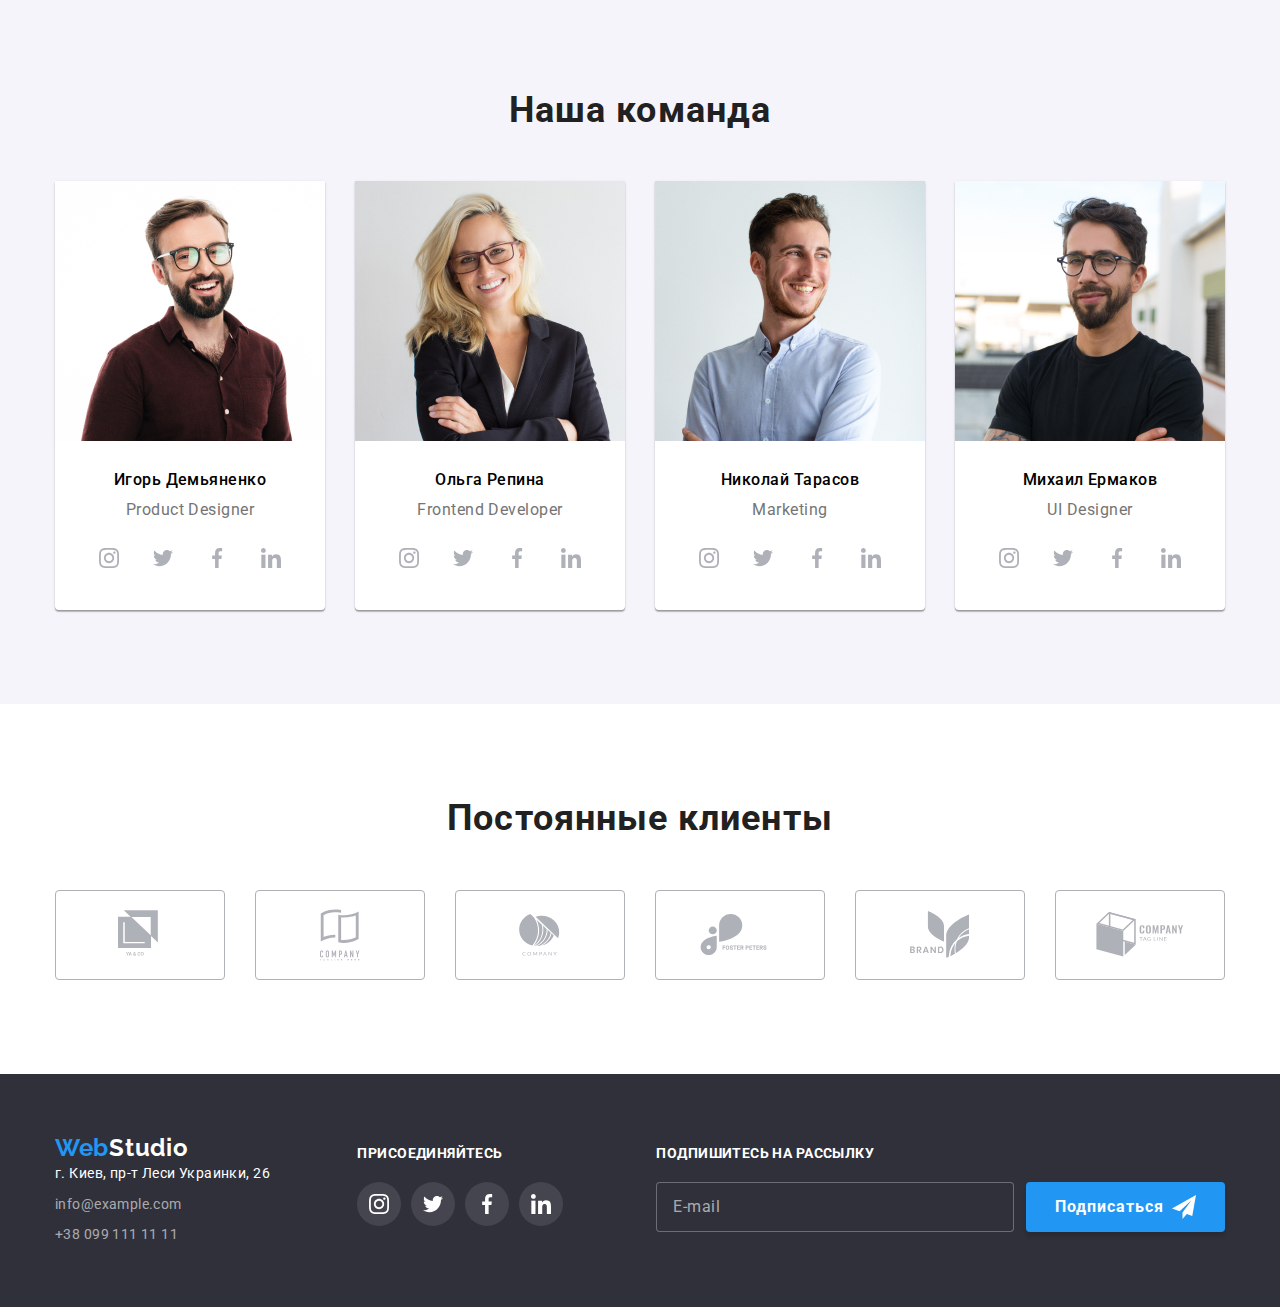
==== commit f6c92eea: "finish" ====
--- a/index.html
+++ b/index.html
@@ -44,7 +44,7 @@
                         </ul>
                     </address>
             </div>
-            <div class="header ">
+            <div class="header-wrapper">
                 <a href="index.html" class="logo" aria-label="логотип сайта"><span class="logo-part">Web</span>Studio</a>
                 <nav class="navigation">
                     <ul class="navigation-list">
--- a/css/main.min.css
+++ b/css/main.min.css
@@ -1,2 +1,2 @@
-.visually-hidden{position:absolute;width:1px;height:1px;margin:-1px;border:0;padding:0;white-space:nowrap;clip-path:inset(100%);clip:rect(0 0 0 0);overflow:hidden}body{font-family:"Roboto",sans-serif}h1,h2,h3,h4,h5,h6{margin:0}ul,ol{margin:0;padding:0;list-style:none}a{margin:0;padding:0;text-decoration:none}img{display:block}p{margin:0}.current::after{content:'';display:block;width:100%;height:4px;border-radius:4px;background-color:#2196f3;transform:translateY(27.5px);margin:0 auto}@media screen and (max-width: 768px){.current::after{transform:translateY(8px)}}.container{width:100%;padding:0 15px}@media screen and (min-width: 480px){.container{max-width:480px;margin:0 auto}}@media screen and (min-width: 768px){.container{max-width:768px}}@media screen and (min-width: 1200px){.container{max-width:1200px}}.title{font-weight:700;font-size:28px;line-height:1.17;text-align:center;letter-spacing:0.03em;color:#212121;margin-bottom:30px}@media screen and (min-width: 1200px){.title{margin-bottom:50px;font-size:36px;line-height:1.16}}.logo{font-family:'Raleway', sans-serif;font-weight:700;font-size:24px;line-height:1.16;letter-spacing:0.03em;color:#000000;transition:color 250ms cubic-bezier(0.4, 0, 0.2, 1)}.logo .logo-part{color:#2196f3}.logo:hover,.logo:focus{color:#2196f3}.social-list{display:flex;justify-content:space-between;width:206px;margin-top:16px;margin-left:auto;margin-right:auto}.social-list-link{display:flex;justify-content:center;align-items:center;width:44px;height:44px;border-radius:50%;color:#afb1b8;transition:color 250ms cubic-bezier(0.4, 0, 0.2, 1),background-color 250ms cubic-bezier(0.4, 0, 0.2, 1)}.social-list-link:hover,.social-list-link:focus{color:#ffffff;background-color:#2196f3}.social-logo{fill:currentColor}.navigation{display:flex}.navigation-list{display:flex;align-items:center}.navigation-list .current{color:#2196f3}.navigation-link{position:relative;font-weight:500;font-size:14px;line-height:1.14;letter-spacing:0.02em;color:var(--main-font-color);transition:color 250ms cubic-bezier(0.4, 0, 0.2, 1)}.navigation-link:hover,.navigation-link:focus{color:#2196f3}@media screen and (max-width: 768px){.navigation-list{display:none}.navigation-link{display:inline-block;font-size:18px;line-height:1.16}.navigation-item{margin-bottom:40px}.navigation-item:first-child{margin-bottom:52px}.menu-container-list .current{color:#2196f3}}.envelope-svg{margin-right:10px;fill:currentColor}.smartphone-svg{margin-right:10px;fill:currentColor}.header-mail,.header-tel{display:flex;align-items:center;font-style:normal;font-weight:500;font-size:14px;line-height:1.14;letter-spacing:0.02em;color:#757575;transition:color 250ms cubic-bezier(0.4, 0, 0.2, 1)}.header-mail:hover,.header-mail:focus,.header-tel:hover,.header-tel:focus{color:#2196f3}@media screen and (max-width: 768px){.header-address{display:none}.header-mail{font-size:18px;line-height:1.16;width:200px;margin:0 auto;margin-bottom:16px}.header-tel{font-size:18px;line-height:1.16;width:178px;margin:0 auto}}.footer-social-title{margin-bottom:20px;font-family:Roboto;font-weight:700;font-size:14px;line-height:1.14;letter-spacing:0.03em;text-transform:uppercase;color:#fff}.footer-social-link{display:flex;justify-content:center;align-items:center;width:44px;height:44px;border-radius:50%;color:#fff;border-radius:50%;background-color:rgba(255,255,255,0.1);transition:color 250ms cubic-bezier(0.4, 0, 0.2, 1),background-color 250ms cubic-bezier(0.4, 0, 0.2, 1)}.footer-social-link:hover,.footer-social-link:focus{background-color:#2196f3}.footer-social-logo{fill:currentColor}.footer-social-list{display:flex;justify-content:center}.footer-social-item:not(:last-child){margin-right:10px}@media screen and (min-width: 768px) and (max-width: 1200px){.footer-social{margin-top:6px}}@media screen and (min-width: 1200px){.footer-social{margin-top:12px}}address{margin-top:20px;margin-bottom:60px}.footer-address-item{font-style:normal;font-weight:400;font-size:14px;line-height:1.71;letter-spacing:0.03em;color:#fff}.footer-address-item:not(:last-child){margin-bottom:7px}.footer-address-link{font-style:normal;color:rgba(255,255,255,0.6)}@media screen and (min-width: 1200px){address{margin-bottom:0px}}.footer-logo{color:#fff}.footer-form{margin-top:60px}.footer-form-title{font-family:"Roboto",sans-serif;font-weight:700;font-size:14px;line-height:1.14;letter-spacing:0.03em;text-transform:uppercase;color:#fff}.footer-form-input{width:100%;height:50px;border:1px solid rgba(255,255,255,0.3);border-radius:4px;background-color:#2f303a;margin-top:20px;padding-left:16px}.footer-form-input::placeholder{font-family:"Roboto",sans-serif;font-style:400;font-weight:normal;font-size:16px;line-height:1.42;letter-spacing:0.03em;color:rgba(255,255,255,0.6)}.footer-form-input:not(:placeholder-shown){font-family:"Roboto",sans-serif;font-style:400;font-weight:normal;font-size:16px;line-height:1.42;letter-spacing:0.03em;color:rgba(255,255,255,0.6)}.footer-form-btn{display:flex;align-items:center;font-family:"Roboto",sans-serif;font-weight:700;font-size:16px;line-height:1.87;text-align:center;letter-spacing:0.06em;color:#fff;background-color:#2196f3;box-shadow:0px 4px 4px rgba(0,0,0,0.15);border:none;border-radius:4px;padding:10px 29px;margin:0 auto;margin-top:20px;cursor:pointer}.footer-form-svg{margin-left:8px}@media screen and (min-width: 768px){.footer-address-social-wrapper{display:flex;justify-content:space-between;margin:0 auto;width:593px}.footer-form{margin-top:0px}.footer-form-input{width:450px}}@media screen and (min-width: 1200px){.footer-form{margin-top:12px;margin-left:93px}.footer-form-input{width:358px}.footer-form-input{width:358px}.footer-address-social-wrapper{width:513px;margin:0}.footer-form-wrapper{display:flex}.footer-form-btn{margin-left:12px}}.header{z-index:999;position:fixed;display:flex;justify-content:space-between;align-items:center;width:100%;height:60px;padding-left:15px;padding-right:10px;background-color:#ffffff;border-bottom:1px solid #ececec}.header-tumb{position:relative;height:60px}.nav-button{margin:0;padding:0;border:none}.nav-button:hover{fill:#2196f3;outline-style:none}.nav-button .icon-menu{display:none}.nav-button.is-open .icon-menu{display:block}.nav-button.is-open .icon-cross{display:none}.menu-container{z-index:2;transform:translateY(-110%);transition:250ms cubic-bezier(0.4, 0, 0.2, 1);top:60px;position:fixed;background-color:#fff;width:100%;height:393px;box-shadow:0px 4px 8px rgba(0,0,0,0.04),0px 2px 4px rgba(0,0,0,0.08),0px 1px 3px rgba(0,0,0,0.16)}.menu-container.is-open{transform:translateY(0)}.menu-container-list{text-align:center;margin-top:60px}.menu-container-address{margin-top:60px}@media screen and (min-width: 768px){.menu-container,.nav-button{display:none}.header{display:flex;align-items:center}.page-header{padding-top:24px;padding-bottom:25px}.page-header .logo{margin-right:93px}.header-address-list{display:flex}.header-address-item:not(:last-child){margin-right:50px}.header-address{margin-left:auto;margin-top:0}.header-border{border-bottom:1px solid #ececec}}.hero{background-image:linear-gradient(rgba(47,48,58,0.4), rgba(47,48,58,0.4)),url("../images/hero-mobile.jpg");background-repeat:no-repeat;max-width:480px;height:400px;padding:118px 15px;margin:0 auto;text-align:center;background-color:#c4c4c4;background-size:480px 400px;background-position:center}.hero-title{font-weight:900;font-size:26px;line-height:1.61;margin-bottom:30px;letter-spacing:0.06em;text-transform:uppercase;color:#fff}.hero-button{padding:9px 31px;border-radius:4px;border:1px solid transparent;cursor:pointer;font-family:"Roboto",sans-serif;font-weight:700;font-size:16px;line-height:1.85;letter-spacing:0.06em;text-decoration:none;background:#2196f3;color:#fff}.hero-button:hover{outline-style:none}@media screen and (min-device-pixel-ratio: 2) and (min-width: 320px), screen and (min-resolution: 192dpi) and (min-width: 320px), screen and (min-resolution: 2dppx) and (min-width: 320px){.hero{background-image:linear-gradient(rgba(47,48,58,0.4), rgba(47,48,58,0.4)),url("../images/hero-mobile@2x.jpg")}}@media screen and (min-width: 481px){.hero{background-image:linear-gradient(rgba(47,48,58,0.4), rgba(47,48,58,0.4)),url("../images/hero-tablet.jpg");background-size:768px 400px;max-width:768px}}@media screen and (min-device-pixel-ratio: 2) and (min-width: 481px), screen and (min-resolution: 192dpi) and (min-width: 481px), screen and (min-resolution: 2dppx) and (min-width: 481px){.hero{background-image:linear-gradient(rgba(47,48,58,0.4), rgba(47,48,58,0.4)),url("../images/hero-tablet@2x.jpg")}}@media screen and (min-width: 769px){.hero{background-image:linear-gradient(rgba(47,48,58,0.4), rgba(47,48,58,0.4)),url("../images/hero.jpg");background-size:1600px 600px;max-width:1600px;height:600px;padding-top:200px;padding-bottom:200px}.hero-title{font-size:44px;line-height:1.36}}@media screen and (min-device-pixel-ratio: 2) and (min-width: 769px), screen and (min-resolution: 192dpi) and (min-width: 769px), screen and (min-resolution: 2dppx) and (min-width: 769px){.hero{background-image:linear-gradient(rgba(47,48,58,0.4), rgba(47,48,58,0.4)),url("../images/hero@2x.jpg")}}.advantages-group{display:flex;justify-content:center;align-items:center;height:120px;background-color:#f5f4fa;margin-bottom:30px}.advantages{padding-top:60px;padding-bottom:30px}.advantages-title{font-weight:700;font-size:14px;line-height:1.14;letter-spacing:0.03em;color:#212121;text-transform:uppercase;text-align:center;margin-bottom:10px}.advantages-title-description{font-weight:400;font-size:14px;line-height:1.71;letter-spacing:0.03em;color:#757575;margin-bottom:30px}@media screen and (min-width: 768px){.advantages-list{margin-left:-15px;margin-right:-15px;margin-bottom:-30px;display:flex;flex-wrap:wrap}.advantages-item{margin-left:15px;margin-right:15px;width:calc((100% - 4 * 15px) / 2)}.advantages-title-description{margin-bottom:30px}.advantages{padding-bottom:60px}}@media screen and (min-width: 1200px){.advantages-group{width:270px}.advantages{padding-top:94px;padding-bottom:94px}.advantages-list{flex-wrap:nowrap}}.examples-overlay{position:absolute;bottom:0;left:0;width:100%;padding-top:27px;padding-bottom:27px;margin:0;font-family:"Roboto",sans-serif;font-weight:700;font-size:14px;line-height:1.14;text-align:center;letter-spacing:0.03em;text-transform:uppercase;color:#fff;background:rgba(47,48,58,0.8)}.examples-item{position:relative}.examples-item:not(:last-child){margin-right:30px}.examples-list{display:flex}.our-works{padding-bottom:94px}@media screen and (max-width: 1200px){.our-works{display:none}}.our-team{background-color:#f5f4fa;padding-top:94px;padding-bottom:30px}.our-team-element{padding-top:30px;padding-bottom:24px}.our-team-item{background-color:#ffffff;box-shadow:0px 1px 3px rgba(0,0,0,0.12),0px 1px 1px rgba(0,0,0,0.14),0px 2px 1px rgba(0,0,0,0.2);border-radius:0px 0px 4px 4px;margin-bottom:30px}.team-title{margin-bottom:11px;font-weight:500;font-size:16px;line-height:1.18;text-align:center;letter-spacing:0.03em;color:var(--main-font-color)}.team-description{margin-top:0;margin-bottom:0;font-weight:400;font-size:16px;line-height:1.18;text-align:center;letter-spacing:0.03em;color:#757575}.our-team-img{width:100%}@media screen and (min-width: 768px){.our-team-item{margin:15px;width:calc((100% - 4 * 15px) / 2)}.our-team-list{display:flex;flex-wrap:wrap;margin:-15px}.our-team{padding-bottom:60px}}@media screen and (min-width: 1200px){.our-team-element{padding-bottom:30px}.our-team{padding-bottom:94px}.our-team-item{width:calc((100% - 8 * 15px) / 4)}}.our-clients{padding-top:94px;padding-bottom:60px}.clients-list{display:flex;flex-wrap:wrap;margin:-15px}.clients-list-item{margin:15px;width:calc((100% - 4 * 15px) / 2)}.clients-list-link{display:flex;justify-content:center;align-items:center;height:90px;border:1px solid #afb1b8;box-sizing:border-box;border-radius:4px;color:#afb1b8;transition:color 250ms cubic-bezier(0.4, 0, 0.2, 1),border 250ms cubic-bezier(0.4, 0, 0.2, 1)}.clients-list-link:hover,.clients-list-link:focus{border:1px solid #2196f3;color:#2196f3}.clients-logo{fill:currentColor}@media screen and (min-width: 768px){.clients-list-item{width:calc((100% - 6 * 15px) / 3)}}@media screen and (min-width: 1200px){.clients-list-item{width:calc((100% - 12 * 15px) / 6)}.our-clients{padding-bottom:94px}}footer{padding-top:60px;padding-bottom:60px;background-color:#2f303a}@media screen and (min-width: 320px) and (max-width: 1200px){footer{text-align:center}}@media screen and (min-width: 1200px){.footer-wrapper{display:flex}}.filter{display:flex;flex-wrap:wrap;margin-bottom:25px}.filter-list:not(:last-child){margin-right:8px}.btn{padding:6px 22px;border-radius:4px;border:0;font-family:"Roboto",sans-serif;font-weight:500;font-size:16px;line-height:1.62;letter-spacing:0.03em;color:var(--main-font-color);background-color:#f5f4fa;transition:color 250ms cubic-bezier(0.4, 0, 0.2, 1),background-color 250ms cubic-bezier(0.4, 0, 0.2, 1),box-shadow 250ms cubic-bezier(0.4, 0, 0.2, 1)}.btn:hover,.btn:focus{color:#fff;background-color:#2196f3;box-shadow:0px 3px 1px rgba(0,0,0,0.1),0px 1px 2px rgba(0,0,0,0.08),0px 2px 2px rgba(0,0,0,0.12);outline-style:none}@media screen and (min-width: 320px) and (max-width: 767px){.btn{margin-bottom:15px}}@media screen and (min-width: 768px){.filter{justify-content:center}}@media screen and (min-width: 1200px){.filter{margin-bottom:50px}}.overlay{position:absolute;top:1px;left:0;margin:0;width:100%;height:100%;padding:63px 24px;font-family:var(--main-font);font-weight:400;font-size:18px;line-height:1.55;letter-spacing:0.03em;color:#fff;background:rgba(33,150,243,0.9);transform:translateY(100%);transition:transform 250ms cubic-bezier(0.4, 0, 0.2, 1)}.portfolio-link:hover .overlay,.portfolio-link:focus .overlay{transform:translateY(0)}.portfolio-img{z-index:0;width:100%}.portfolio-img-overlay{position:relative;overflow:hidden}.portfolio{padding-top:60px;padding-bottom:60px}.portfolio-item:not(:last-child){margin-bottom:30px}.portfolio-link{display:block;transition:box-shadow 250ms cubic-bezier(0.4, 0, 0.2, 1)}.portfolio-link:hover,.portfolio-link:focus{box-shadow:0px 1px 1px rgba(0,0,0,0.12),0px 4px 4px rgba(0,0,0,0.06),1px 4px 6px rgba(0,0,0,0.16)}.portfolio-title{font-weight:700;font-size:18px;line-height:2;letter-spacing:0.06em;color:#212121;padding-bottom:4px}.portfolio-description{font-weight:400;font-size:16px;line-height:1.87;letter-spacing:0.03em;color:#757575;margin-top:0;margin-bottom:0}.portfolio-item-description{padding:20px 24px;border-right:1px solid #eeeeee;border-bottom:1px solid #eeeeee;border-left:1px solid #eeeeee}@media screen and (min-width: 768px) and (max-width: 1199px){.portfolio-item-description-tablet{padding-bottom:56px}}@media screen and (min-width: 768px){.portfolio-list{display:flex;flex-wrap:wrap;margin:-15px}.portfolio-item{margin:15px;width:calc((100% - 4 * 15px) / 2)}}@media screen and (min-width: 1200px){.portfolio-item{width:calc((100% - 6 * 15px) / 3)}}.portfolio{padding-bottom:79px}.backdrop{position:fixed;top:0;left:0;width:100%;height:100%;padding:20px;padding-top:93px;background:rgba(0,0,0,0.2);opacity:1;transition:opacity 250ms cubic-bezier(0.4, 0, 0.2, 1)}.backdrop.is-hidden{opacity:0;visibility:hidden;pointer-events:none}.modal{max-width:450px;height:609px;margin:0 auto;background:#ffffff;box-shadow:0px 1px 3px rgba(0,0,0,0.12),0px 1px 1px rgba(0,0,0,0.14),0px 2px 1px rgba(0,0,0,0.2);border-radius:4px;padding:40px;transform:scale(1);transition:250ms cubic-bezier(0.4, 0, 0.2, 1)}.backdrop.is-hidden .modal{scale:0.9}.modal-cross{transition:fill 250ms cubic-bezier(0.4, 0, 0.2, 1)}.modal-cross:hover{fill:#2196f3}.modal-button{position:absolute;top:8px;right:8px;width:30px;height:30px;display:flex;justify-content:center;align-items:center;background:#ffffff;border:1px solid rgba(0,0,0,0.1);border-radius:50%;cursor:pointer}.modal-title{font-family:"Roboto",sans-serif;font-weight:700;font-size:20px;line-height:1.15;letter-spacing:0.03em;text-align:center;color:#212121;display:block;margin-bottom:12px}.modal-form{display:flex;flex-direction:column}.modal-form-input-wrapper{position:relative;display:block;margin-top:4px}.modal-form-input{width:100%;height:40px;border:1px solid rgba(33,33,33,0.2);border-radius:4px;padding-left:42px;transition:border-color 250ms cubic-bezier(0.4, 0, 0.2, 1)}.modal-form-input:focus,.modal-form-input:hover{outline:none;border-color:#2196f3}.modal-form-icon{position:absolute;top:0;left:12px;top:50%;transform:translateY(-50%);width:18px;height:18px;transition:fill 250ms cubic-bezier(0.4, 0, 0.2, 1)}.modal-form-input:focus+.modal-form-icon,.modal-form-input:hover+.modal-form-icon{fill:#2196f3}.modal-form-field{margin-bottom:10px}.modal-form-message{width:100%;height:120px;border:1px solid rgba(33,33,33,0.2);border-radius:4px;padding:12px 16px;margin-top:4px;resize:none}.modal-form-message::placeholder{font-family:"Roboto",sans-serif;font-style:normal;font-weight:400;font-size:12px;line-height:1.6;letter-spacing:0.01em;color:rgba(117,117,117,0.5)}.modal-form-massage-field{margin-bottom:20px}.modal-form-policy-text{display:flex;align-items:center;margin:0 auto;margin-bottom:30px}.modal-form-policy-text::before{content:'';display:inline-block;min-width:16px;height:15px;border-radius:2px;margin-right:8px;background-image:url("../images/vector.svg")}.modal-form-policy:checked+.modal-form-policy-text::before{background-color:#2196f3;background-image:url("../images/icon check.svg")}.modal-form-font{margin:0;font-family:"Roboto",sans-serif;font-weight:400;font-size:12px;line-height:1.16;letter-spacing:0.01em;color:#757575}.modal-policy-text{font-family:"Roboto",sans-serif;font-weight:400;font-size:12px;line-height:1.66;letter-spacing:0.03em;color:#757575}.modal-policy-link{font-family:"Roboto",sans-serif;font-style:normal;font-weight:400;font-size:12px;line-height:1.66;letter-spacing:0.03em;text-decoration-line:underline;color:#2196f3;margin-left:4px;text-decoration-skip-ink:none}.modal-form-btn{max-width:200px;font-family:"Roboto",sans-serif;font-style:normal;font-weight:700;font-size:16px;line-height:1.87;text-align:center;letter-spacing:0.06em;color:#ffffff;background:#2196f3;box-shadow:0px 4px 4px rgba(0,0,0,0.15);border-radius:4px;border:1px solid transparent;cursor:pointer;padding:10px 55px;display:block;margin:0 auto}@media screen and (min-width: 320px) and (max-width: 484px){.modal-policy-text{text-align:center}}@media screen and (min-width: 768px){.modal{min-width:450px;position:absolute;top:50%;left:50%;transform:translate(-50%, -50%);transition-duration:translate 0ms}}@media screen and (min-width: 1200px){.modal-form-policy-text,.modal-policy-link{font-size:14px;line-height:1.71}.modal{max-width:528px;height:581px}}
+.visually-hidden{position:absolute;width:1px;height:1px;margin:-1px;border:0;padding:0;white-space:nowrap;clip-path:inset(100%);clip:rect(0 0 0 0);overflow:hidden}body{font-family:"Roboto",sans-serif}h1,h2,h3,h4,h5,h6{margin:0}ul,ol{margin:0;padding:0;list-style:none}a{margin:0;padding:0;text-decoration:none}img{display:block}p{margin:0}.current::after{content:'';display:block;width:100%;height:4px;border-radius:4px;background-color:#2196f3;transform:translateY(8px);margin:0 auto}@media screen and (min-width: 768px){.current::after{transform:translateY(26px)}}.container{width:100%;padding:0 15px}@media screen and (min-width: 480px){.container{max-width:480px;margin:0 auto}}@media screen and (min-width: 768px){.container{max-width:768px}}@media screen and (min-width: 1200px){.container{max-width:1200px}}.title{font-weight:700;font-size:28px;line-height:1.17;text-align:center;letter-spacing:0.03em;color:#212121;margin-bottom:30px}@media screen and (min-width: 1200px){.title{margin-bottom:50px;font-size:36px;line-height:1.16}}.logo{font-family:'Raleway', sans-serif;font-weight:700;font-size:24px;line-height:1.16;letter-spacing:0.03em;color:#000000;transition:color 250ms cubic-bezier(0.4, 0, 0.2, 1)}.logo .logo-part{color:#2196f3}.logo:hover,.logo:focus{color:#2196f3}.social-list{display:flex;justify-content:space-between;width:206px;margin-top:16px;margin-left:auto;margin-right:auto}.social-list-link{display:flex;justify-content:center;align-items:center;width:44px;height:44px;border-radius:50%;color:#afb1b8;transition:color 250ms cubic-bezier(0.4, 0, 0.2, 1),background-color 250ms cubic-bezier(0.4, 0, 0.2, 1)}.social-list-link:hover,.social-list-link:focus{color:#ffffff;background-color:#2196f3}.social-logo{fill:currentColor}.navigation-link{margin-bottom:40px;position:relative;display:inline-block;font-weight:500;font-size:18px;line-height:1.16;letter-spacing:0.02em;color:var(--main-font-color);transition:color 250ms cubic-bezier(0.4, 0, 0.2, 1)}.navigation-link:hover,.navigation-link:focus{color:#2196f3}.navigation-item:first-child{margin-bottom:12px}.navigation-list{display:none}.menu-container-list .current{color:#2196f3}@media screen and (min-width: 768px){.navigation-list{display:flex}.navigation-list .current{color:#2196f3}.navigation-item:not(:last-child){margin-right:50px}.navigation-item:first-child{margin-bottom:0}.navigation-link{position:relative;font-weight:500;font-size:14px;line-height:1.14;letter-spacing:0.02em;color:var(--main-font-color);padding-top:30px;padding-bottom:20px;margin-bottom:0;transition:color 250ms cubic-bezier(0.4, 0, 0.2, 1)}.navigation-link:hover,.navigation-link:focus{color:#2196f3}}.envelope-svg{margin-right:10px;fill:currentColor}.smartphone-svg{margin-right:10px;fill:currentColor}.header-address{display:none}.header-address-item{margin-bottom:16px}.header-mail{width:200px;margin-bottom:16px}.header-tel{width:178px}.header-mail,.header-tel{margin:0 auto;display:flex;align-items:center;font-style:normal;font-weight:500;font-size:18px;line-height:1.16;letter-spacing:0.02em;color:#757575;transition:color 250ms cubic-bezier(0.4, 0, 0.2, 1)}.header-mail:hover,.header-mail:focus,.header-tel:hover,.header-tel:focus{color:#2196f3}@media screen and (min-width: 768px){.header-address-item{margin-bottom:0}.header-address{display:block}.header-mail{margin-bottom:10px}.header-mail,.header-tel{width:auto;display:flex;align-items:center;font-size:12px;line-height:1.16}.header-address{margin-left:84px}}@media screen and (min-width: 768px) and (max-width: 1199px){.envelope-svg{width:14px;height:10px}.smartphone-svg{width:10px;height:14px}}@media screen and (min-width: 1200px){.header-address{margin-left:auto}.header-address-list{display:flex}.header-address-item{margin:0}.header-mail{margin-bottom:0}.header-mail,.header-tel{font-size:14px;line-height:1.14}.header-tel{margin-left:30px}}.footer-social-title{margin-bottom:20px;font-family:Roboto;font-weight:700;font-size:14px;line-height:1.14;letter-spacing:0.03em;text-transform:uppercase;color:#fff}.footer-social-link{display:flex;justify-content:center;align-items:center;width:44px;height:44px;border-radius:50%;color:#fff;border-radius:50%;background-color:rgba(255,255,255,0.1);transition:color 250ms cubic-bezier(0.4, 0, 0.2, 1),background-color 250ms cubic-bezier(0.4, 0, 0.2, 1)}.footer-social-link:hover,.footer-social-link:focus{background-color:#2196f3}.footer-social-logo{fill:currentColor}.footer-social-list{display:flex;justify-content:center}.footer-social-item:not(:last-child){margin-right:10px}@media screen and (min-width: 320px) and (max-width: 767px){.footer-social{margin-top:60px}}@media screen and (min-width: 768px) and (max-width: 1200px){.footer-social{margin-top:6px}}@media screen and (min-width: 1200px){.footer-social{margin-top:12px}}.footer-address-item{font-style:normal;font-weight:400;font-size:14px;line-height:1.71;letter-spacing:0.03em;color:#fff}.footer-address-item:not(:last-child){margin-bottom:7px}.footer-address-link{font-style:normal;color:rgba(255,255,255,0.6)}.footer-logo{color:#fff}.footer-form{margin-top:60px}.footer-form-title{font-family:"Roboto",sans-serif;font-weight:700;font-size:14px;line-height:1.14;letter-spacing:0.03em;text-transform:uppercase;color:#fff}.footer-form-input{width:100%;height:50px;border:1px solid rgba(255,255,255,0.3);border-radius:4px;background-color:#2f303a;margin-top:20px;padding-left:16px}.footer-form-input::placeholder{font-family:"Roboto",sans-serif;font-style:400;font-weight:normal;font-size:16px;line-height:1.42;letter-spacing:0.03em;color:rgba(255,255,255,0.6)}.footer-form-input:not(:placeholder-shown){font-family:"Roboto",sans-serif;font-style:400;font-weight:normal;font-size:16px;line-height:1.42;letter-spacing:0.03em;color:rgba(255,255,255,0.6)}.footer-form-btn{display:flex;align-items:center;font-family:"Roboto",sans-serif;font-weight:700;font-size:16px;line-height:1.87;text-align:center;letter-spacing:0.06em;color:#fff;background-color:#2196f3;box-shadow:0px 4px 4px rgba(0,0,0,0.15);border:none;border-radius:4px;padding:10px 29px;margin:0 auto;margin-top:20px;cursor:pointer}.footer-form-svg{margin-left:8px}@media screen and (min-width: 768px){.footer-form-title{margin-top:60px}.footer-address-social-wrapper{display:flex;justify-content:space-between;margin:0 auto;width:593px}.footer-form{margin-top:0px}.footer-form-input{width:450px}}@media screen and (min-width: 1200px){.footer-form-title{margin-top:0}.footer-form{margin-top:12px;margin-left:93px}.footer-form-input{width:358px}.footer-form-input{width:358px}.footer-address-social-wrapper{width:513px;margin:0}.footer-form-wrapper{display:flex}.footer-form-btn{margin-left:12px}}.header-wrapper{z-index:999;display:flex;align-items:center;justify-content:space-between;width:100%;height:60px;padding-left:15px;padding-right:15px;background-color:#ffffff;border-bottom:1px solid #ececec}@media screen and (min-width: 320px) and (max-width: 767px){.header-wrapper{position:fixed;align-items:center}}.header-tumb{position:relative;height:60px}.nav-button{margin:0;padding:0;border:none;background-color:#ffffff}.nav-button:hover{fill:#2196f3;outline-style:none}.nav-button .icon-menu{display:none}.nav-button.is-open .icon-menu{display:block}.nav-button.is-open .icon-cross{display:none}.menu-container{z-index:2;transform:translateY(-110%);transition:250ms cubic-bezier(0.4, 0, 0.2, 1);top:60px;position:fixed;background-color:#fff;width:100%;height:393px;box-shadow:0px 4px 8px rgba(0,0,0,0.04),0px 2px 4px rgba(0,0,0,0.08),0px 1px 3px rgba(0,0,0,0.16)}.menu-container.is-open{transform:translateY(0)}.menu-container-list{text-align:center;margin-top:60px}@media screen and (min-width: 768px){.header-tumb{height:80px}.menu-container,.nav-button{display:none}.header-wrapper{z-index:0;width:768px;height:80px;margin:0 auto}.page-header .logo{margin-right:88px}}@media screen and (min-width: 1200px){.header-wrapper{width:1200px}.page-header .logo{margin-right:93px}}.hero{background-image:linear-gradient(rgba(47,48,58,0.4), rgba(47,48,58,0.4)),url("../images/hero-mobile.jpg");background-repeat:no-repeat;max-width:480px;height:400px;padding:118px 15px;margin:0 auto;text-align:center;background-color:#c4c4c4;background-size:480px 400px;background-position:center}.hero-title{font-weight:900;font-size:26px;line-height:1.61;margin-bottom:30px;letter-spacing:0.06em;text-transform:uppercase;color:#fff}.hero-button{padding:9px 31px;border-radius:4px;border:1px solid transparent;cursor:pointer;font-family:"Roboto",sans-serif;font-weight:700;font-size:16px;line-height:1.85;letter-spacing:0.06em;text-decoration:none;background:#2196f3;color:#fff}.hero-button:hover{outline-style:none}@media screen and (min-device-pixel-ratio: 2) and (min-width: 320px), screen and (min-resolution: 192dpi) and (min-width: 320px), screen and (min-resolution: 2dppx) and (min-width: 320px){.hero{background-image:linear-gradient(rgba(47,48,58,0.4), rgba(47,48,58,0.4)),url("../images/hero-mobile@2x.jpg")}}@media screen and (min-width: 481px){.hero{background-image:linear-gradient(rgba(47,48,58,0.4), rgba(47,48,58,0.4)),url("../images/hero-tablet.jpg");background-size:768px 400px;max-width:768px}}@media screen and (min-device-pixel-ratio: 2) and (min-width: 481px), screen and (min-resolution: 192dpi) and (min-width: 481px), screen and (min-resolution: 2dppx) and (min-width: 481px){.hero{background-image:linear-gradient(rgba(47,48,58,0.4), rgba(47,48,58,0.4)),url("../images/hero-tablet@2x.jpg")}}@media screen and (min-width: 769px){.hero{background-image:linear-gradient(rgba(47,48,58,0.4), rgba(47,48,58,0.4)),url("../images/hero.jpg");background-size:1600px 600px;max-width:1600px;height:600px;padding-top:200px;padding-bottom:200px}.hero-title{font-size:44px;line-height:1.36}}@media screen and (min-device-pixel-ratio: 2) and (min-width: 769px), screen and (min-resolution: 192dpi) and (min-width: 769px), screen and (min-resolution: 2dppx) and (min-width: 769px){.hero{background-image:linear-gradient(rgba(47,48,58,0.4), rgba(47,48,58,0.4)),url("../images/hero@2x.jpg")}}.advantages-group{display:flex;justify-content:center;align-items:center;height:120px;background-color:#f5f4fa;margin-bottom:30px}.advantages{padding-top:60px;padding-bottom:30px}.advantages-title{font-weight:700;font-size:14px;line-height:1.14;letter-spacing:0.03em;color:#212121;text-transform:uppercase;text-align:center;margin-bottom:10px}.advantages-title-description{font-weight:400;font-size:14px;line-height:1.71;letter-spacing:0.03em;color:#757575;margin-bottom:30px}@media screen and (min-width: 768px){.advantages-list{margin-left:-15px;margin-right:-15px;margin-bottom:-30px;display:flex;flex-wrap:wrap}.advantages-item{margin-left:15px;margin-right:15px;width:calc((100% - 4 * 15px) / 2)}.advantages-title-description{margin-bottom:30px}.advantages{padding-bottom:60px}}@media screen and (min-width: 1200px){.advantages-group{width:270px}.advantages{padding-top:94px;padding-bottom:94px}.advantages-list{flex-wrap:nowrap}}.examples-overlay{position:absolute;bottom:0;left:0;width:100%;padding-top:27px;padding-bottom:27px;margin:0;font-family:"Roboto",sans-serif;font-weight:700;font-size:14px;line-height:1.14;text-align:center;letter-spacing:0.03em;text-transform:uppercase;color:#fff;background:rgba(47,48,58,0.8)}.examples-item{position:relative}.examples-item:not(:last-child){margin-right:30px}.examples-list{display:flex}.our-works{padding-bottom:94px}@media screen and (max-width: 1200px){.our-works{display:none}}.our-team{background-color:#f5f4fa;padding-top:94px;padding-bottom:30px}.our-team-element{padding-top:30px;padding-bottom:24px}.our-team-item{background-color:#ffffff;box-shadow:0px 1px 3px rgba(0,0,0,0.12),0px 1px 1px rgba(0,0,0,0.14),0px 2px 1px rgba(0,0,0,0.2);border-radius:0px 0px 4px 4px;margin-bottom:30px}.team-title{margin-bottom:11px;font-weight:500;font-size:16px;line-height:1.18;text-align:center;letter-spacing:0.03em;color:var(--main-font-color)}.team-description{margin-top:0;margin-bottom:0;font-weight:400;font-size:16px;line-height:1.18;text-align:center;letter-spacing:0.03em;color:#757575}.our-team-img{width:100%}@media screen and (min-width: 768px){.our-team-item{margin:15px;width:calc((100% - 4 * 15px) / 2)}.our-team-list{display:flex;flex-wrap:wrap;margin:-15px}.our-team{padding-bottom:60px}}@media screen and (min-width: 1200px){.our-team-element{padding-bottom:30px}.our-team{padding-bottom:94px}.our-team-item{width:calc((100% - 8 * 15px) / 4)}}.our-clients{padding-top:94px;padding-bottom:60px}.clients-list{display:flex;flex-wrap:wrap;margin:-15px}.clients-list-item{margin:15px;width:calc((100% - 4 * 15px) / 2)}.clients-list-link{display:flex;justify-content:center;align-items:center;height:90px;border:1px solid #afb1b8;box-sizing:border-box;border-radius:4px;color:#afb1b8;transition:color 250ms cubic-bezier(0.4, 0, 0.2, 1),border 250ms cubic-bezier(0.4, 0, 0.2, 1)}.clients-list-link:hover,.clients-list-link:focus{border:1px solid #2196f3;color:#2196f3}.clients-logo{fill:currentColor}@media screen and (min-width: 768px){.clients-list-item{width:calc((100% - 6 * 15px) / 3)}}@media screen and (min-width: 1200px){.clients-list-item{width:calc((100% - 12 * 15px) / 6)}.our-clients{padding-bottom:94px}}footer{padding-top:60px;padding-bottom:60px;background-color:#2f303a}@media screen and (min-width: 320px) and (max-width: 1200px){footer{text-align:center}}@media screen and (min-width: 1200px){.footer-wrapper{display:flex}}.filter{display:flex;flex-wrap:wrap;margin-bottom:25px}.filter-list:not(:last-child){margin-right:8px}.btn{padding:6px 22px;border-radius:4px;border:0;font-family:"Roboto",sans-serif;font-weight:500;font-size:16px;line-height:1.62;letter-spacing:0.03em;color:var(--main-font-color);background-color:#f5f4fa;transition:color 250ms cubic-bezier(0.4, 0, 0.2, 1),background-color 250ms cubic-bezier(0.4, 0, 0.2, 1),box-shadow 250ms cubic-bezier(0.4, 0, 0.2, 1)}.btn:hover,.btn:focus{color:#fff;background-color:#2196f3;box-shadow:0px 3px 1px rgba(0,0,0,0.1),0px 1px 2px rgba(0,0,0,0.08),0px 2px 2px rgba(0,0,0,0.12);outline-style:none}@media screen and (min-width: 320px) and (max-width: 767px){.btn{margin-bottom:15px}}@media screen and (min-width: 768px){.filter{justify-content:center}}@media screen and (min-width: 1200px){.filter{margin-bottom:50px}}.overlay{position:absolute;top:1px;left:0;margin:0;width:100%;height:100%;padding:63px 24px;font-family:var(--main-font);font-weight:400;font-size:18px;line-height:1.55;letter-spacing:0.03em;color:#fff;background:rgba(33,150,243,0.9);transform:translateY(100%);transition:transform 250ms cubic-bezier(0.4, 0, 0.2, 1)}.portfolio-link:hover .overlay,.portfolio-link:focus .overlay{transform:translateY(0)}.portfolio-img{z-index:0;width:100%}.portfolio-img-overlay{position:relative;overflow:hidden}.portfolio{padding-top:60px;padding-bottom:60px}.portfolio-item:not(:last-child){margin-bottom:30px}.portfolio-link{display:block;transition:box-shadow 250ms cubic-bezier(0.4, 0, 0.2, 1)}.portfolio-link:hover,.portfolio-link:focus{box-shadow:0px 1px 1px rgba(0,0,0,0.12),0px 4px 4px rgba(0,0,0,0.06),1px 4px 6px rgba(0,0,0,0.16)}.portfolio-title{font-weight:700;font-size:18px;line-height:2;letter-spacing:0.06em;color:#212121;padding-bottom:4px}.portfolio-description{font-weight:400;font-size:16px;line-height:1.87;letter-spacing:0.03em;color:#757575;margin-top:0;margin-bottom:0}.portfolio-item-description{padding:20px 24px;border-right:1px solid #eeeeee;border-bottom:1px solid #eeeeee;border-left:1px solid #eeeeee}@media screen and (min-width: 768px) and (max-width: 1199px){.portfolio-item-description-tablet{padding-bottom:56px}}@media screen and (min-width: 768px){.portfolio-list{display:flex;flex-wrap:wrap;margin:-15px}.portfolio-item{margin:15px;width:calc((100% - 4 * 15px) / 2)}}@media screen and (min-width: 1200px){.portfolio-item{width:calc((100% - 6 * 15px) / 3)}.portfolio{padding-bottom:79px}}@media screen and (max-width: 397px){.overlay{padding-top:18px}}.backdrop{position:fixed;top:0;left:0;width:100%;height:100%;padding:20px;padding-top:93px;background:rgba(0,0,0,0.2);opacity:1;transition:opacity 250ms cubic-bezier(0.4, 0, 0.2, 1)}.backdrop.is-hidden{opacity:0;visibility:hidden;pointer-events:none}.modal{max-width:450px;height:609px;margin:0 auto;background:#ffffff;box-shadow:0px 1px 3px rgba(0,0,0,0.12),0px 1px 1px rgba(0,0,0,0.14),0px 2px 1px rgba(0,0,0,0.2);border-radius:4px;padding:40px;transform:scale(1);transition:250ms cubic-bezier(0.4, 0, 0.2, 1)}.backdrop.is-hidden .modal{scale:0.9}.modal-cross{transition:fill 250ms cubic-bezier(0.4, 0, 0.2, 1)}.modal-cross:hover{fill:#2196f3}.modal-button{position:absolute;top:8px;right:8px;width:30px;height:30px;display:flex;justify-content:center;align-items:center;background:#ffffff;border:1px solid rgba(0,0,0,0.1);border-radius:50%;cursor:pointer}.modal-title{font-family:"Roboto",sans-serif;font-weight:700;font-size:20px;line-height:1.15;letter-spacing:0.03em;text-align:center;color:#212121;display:block;margin-bottom:12px}.modal-form{display:flex;flex-direction:column}.modal-form-input-wrapper{position:relative;display:block;margin-top:4px}.modal-form-input{width:100%;height:40px;border:1px solid rgba(33,33,33,0.2);border-radius:4px;padding-left:42px;transition:border-color 250ms cubic-bezier(0.4, 0, 0.2, 1)}.modal-form-input:focus,.modal-form-input:hover{outline:none;border-color:#2196f3}.modal-form-icon{position:absolute;top:0;left:12px;top:50%;transform:translateY(-50%);width:18px;height:18px;transition:fill 250ms cubic-bezier(0.4, 0, 0.2, 1)}.modal-form-input:focus+.modal-form-icon,.modal-form-input:hover+.modal-form-icon{fill:#2196f3}.modal-form-field{margin-bottom:10px}.modal-form-message{width:100%;height:120px;border:1px solid rgba(33,33,33,0.2);border-radius:4px;padding:12px 16px;margin-top:4px;resize:none}.modal-form-message::placeholder{font-family:"Roboto",sans-serif;font-style:normal;font-weight:400;font-size:12px;line-height:1.6;letter-spacing:0.01em;color:rgba(117,117,117,0.5)}.modal-form-massage-field{margin-bottom:20px}.modal-form-policy-text{display:flex;align-items:center;margin:0 auto;margin-bottom:30px}.modal-form-policy-text::before{content:'';display:inline-block;min-width:16px;height:15px;border-radius:2px;margin-right:8px;background-image:url("../images/vector.svg")}.modal-form-policy:checked+.modal-form-policy-text::before{background-color:#2196f3;background-image:url("../images/icon check.svg")}.modal-form-font{margin:0;font-family:"Roboto",sans-serif;font-weight:400;font-size:12px;line-height:1.16;letter-spacing:0.01em;color:#757575}.modal-policy-text{font-family:"Roboto",sans-serif;font-weight:400;font-size:12px;line-height:1.66;letter-spacing:0.03em;color:#757575}.modal-policy-link{font-family:"Roboto",sans-serif;font-style:normal;font-weight:400;font-size:12px;line-height:1.66;letter-spacing:0.03em;text-decoration-line:underline;color:#2196f3;margin-left:4px;text-decoration-skip-ink:none}.modal-form-btn{max-width:200px;font-family:"Roboto",sans-serif;font-style:normal;font-weight:700;font-size:16px;line-height:1.87;text-align:center;letter-spacing:0.06em;color:#ffffff;background:#2196f3;box-shadow:0px 4px 4px rgba(0,0,0,0.15);border-radius:4px;border:1px solid transparent;cursor:pointer;padding:10px 55px;display:block;margin:0 auto}@media screen and (min-width: 320px) and (max-width: 484px){.modal-policy-text{text-align:center}}@media screen and (min-width: 768px){.modal{min-width:450px;position:absolute;top:50%;left:50%;transform:translate(-50%, -50%);transition-duration:translate 0ms}}@media screen and (min-width: 1200px){.modal-form-policy-text,.modal-policy-link{font-size:14px;line-height:1.71}.modal{max-width:528px;height:581px}}
 /*# sourceMappingURL=main.min.css.map */